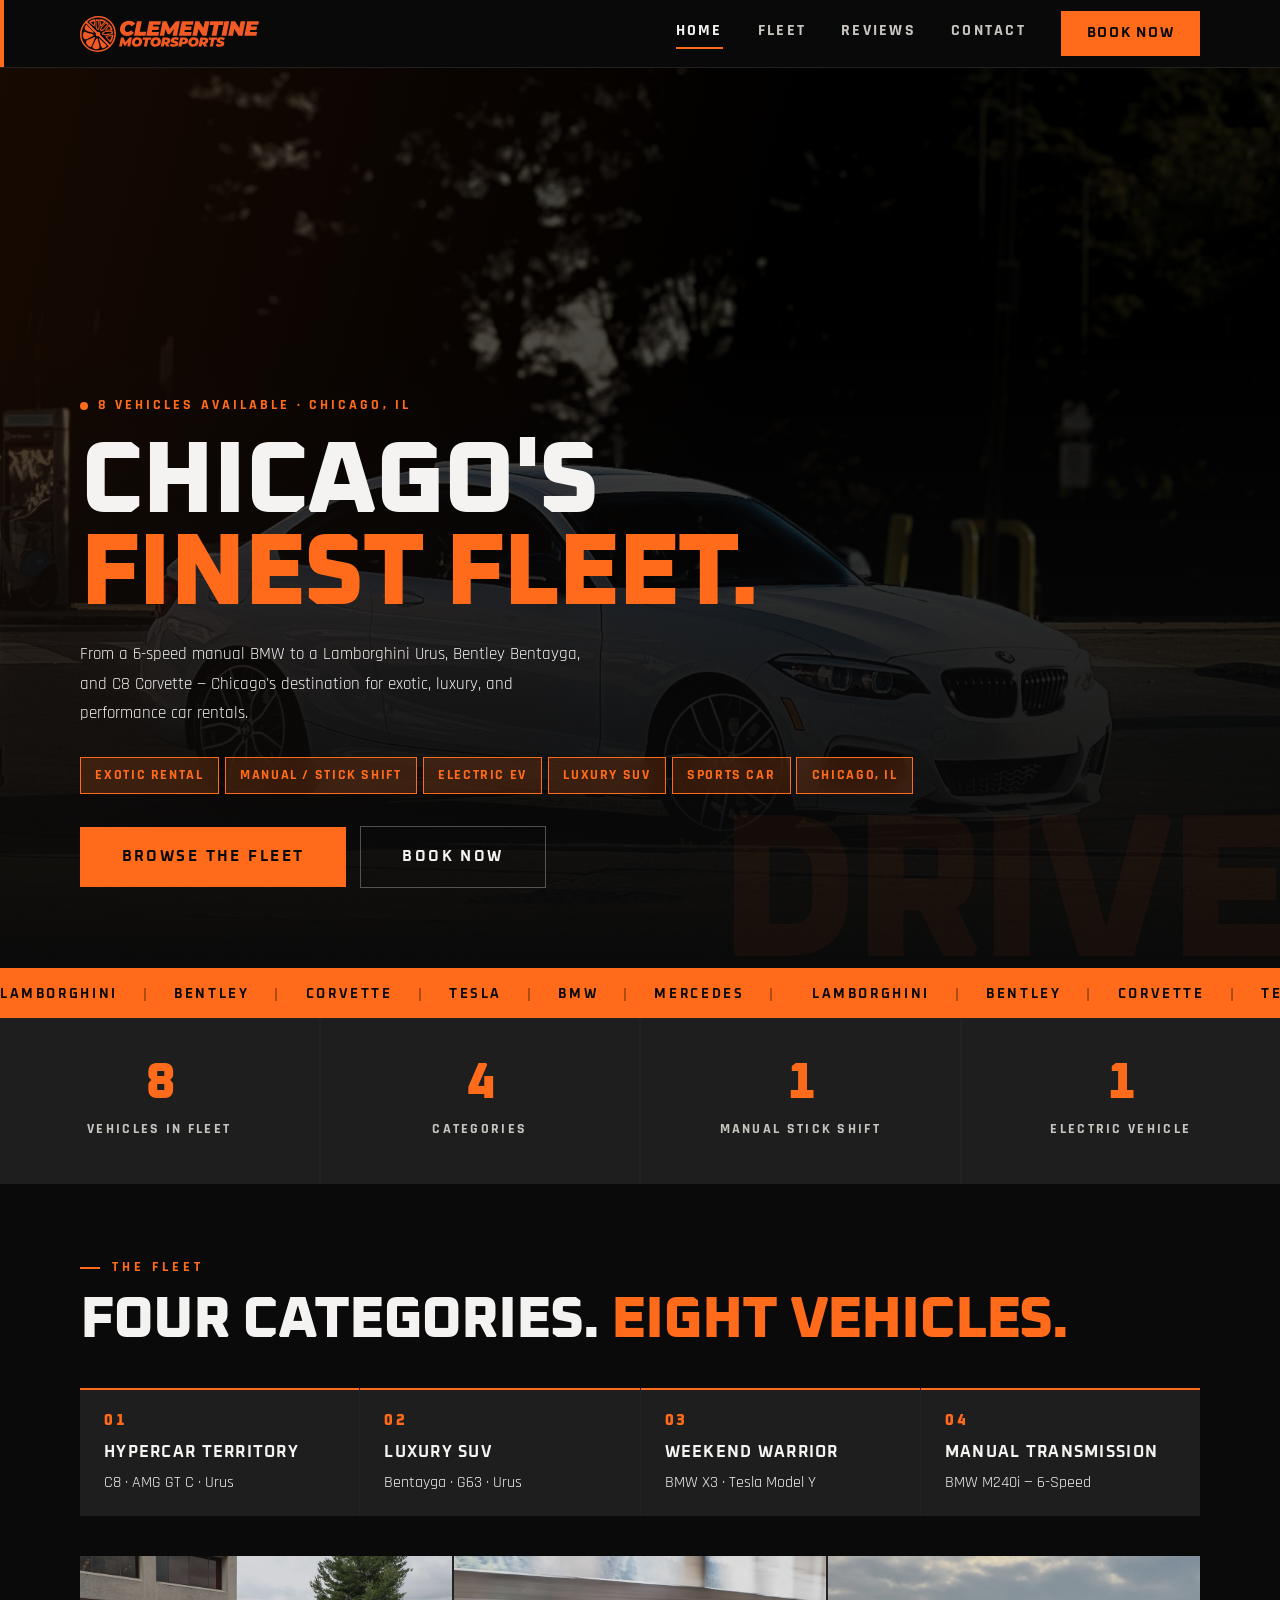
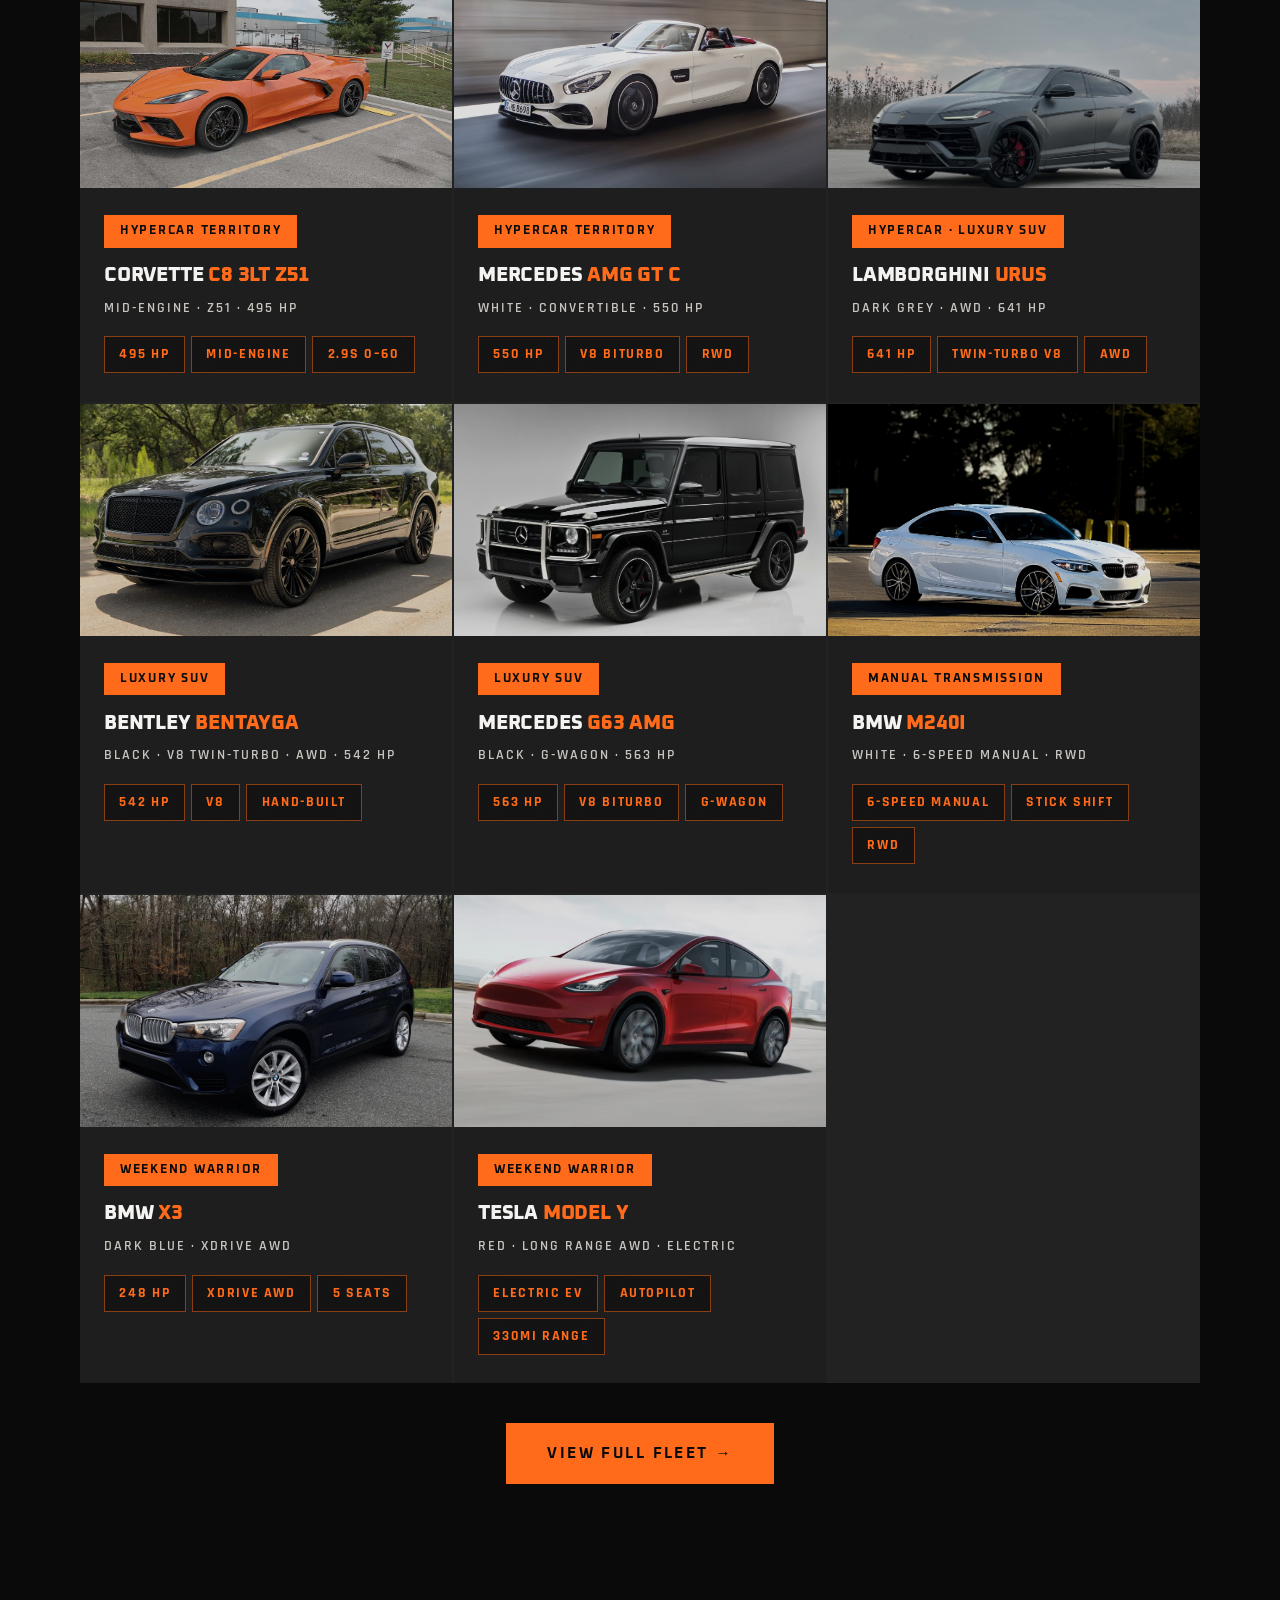
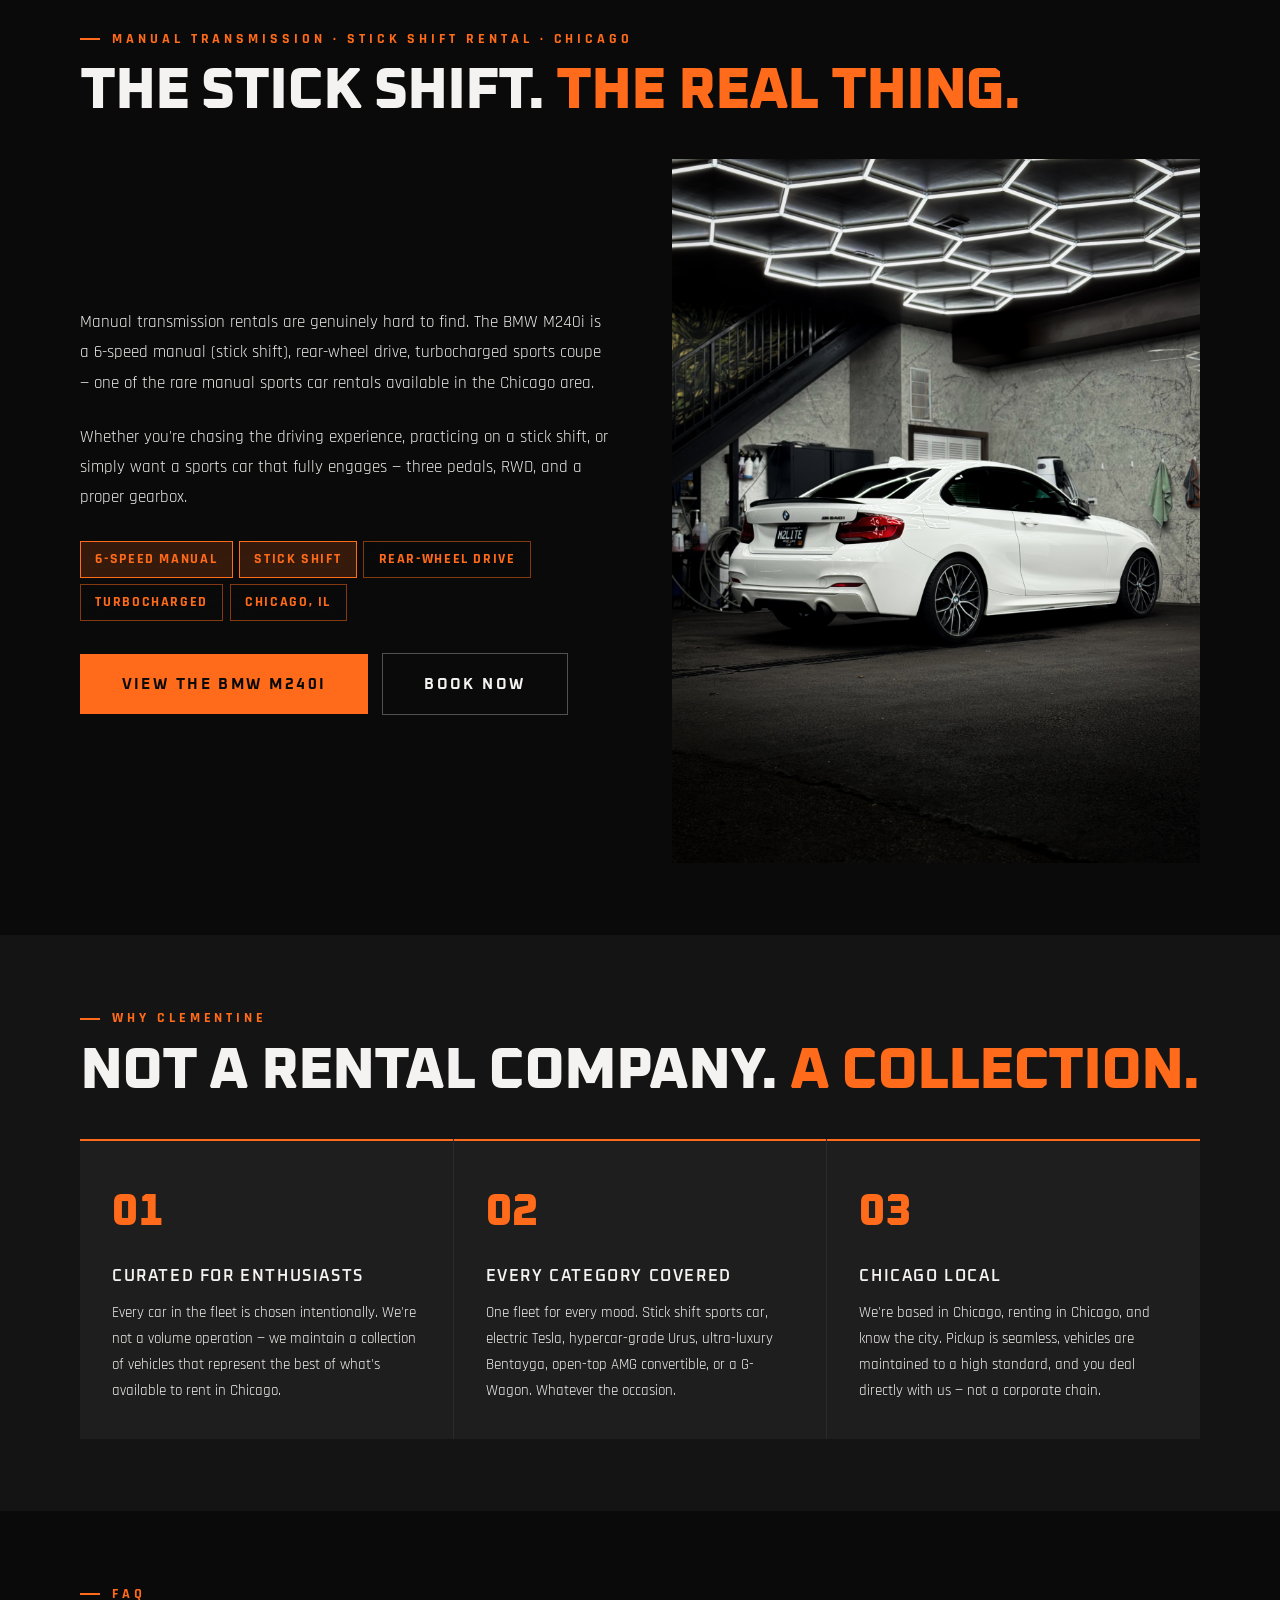
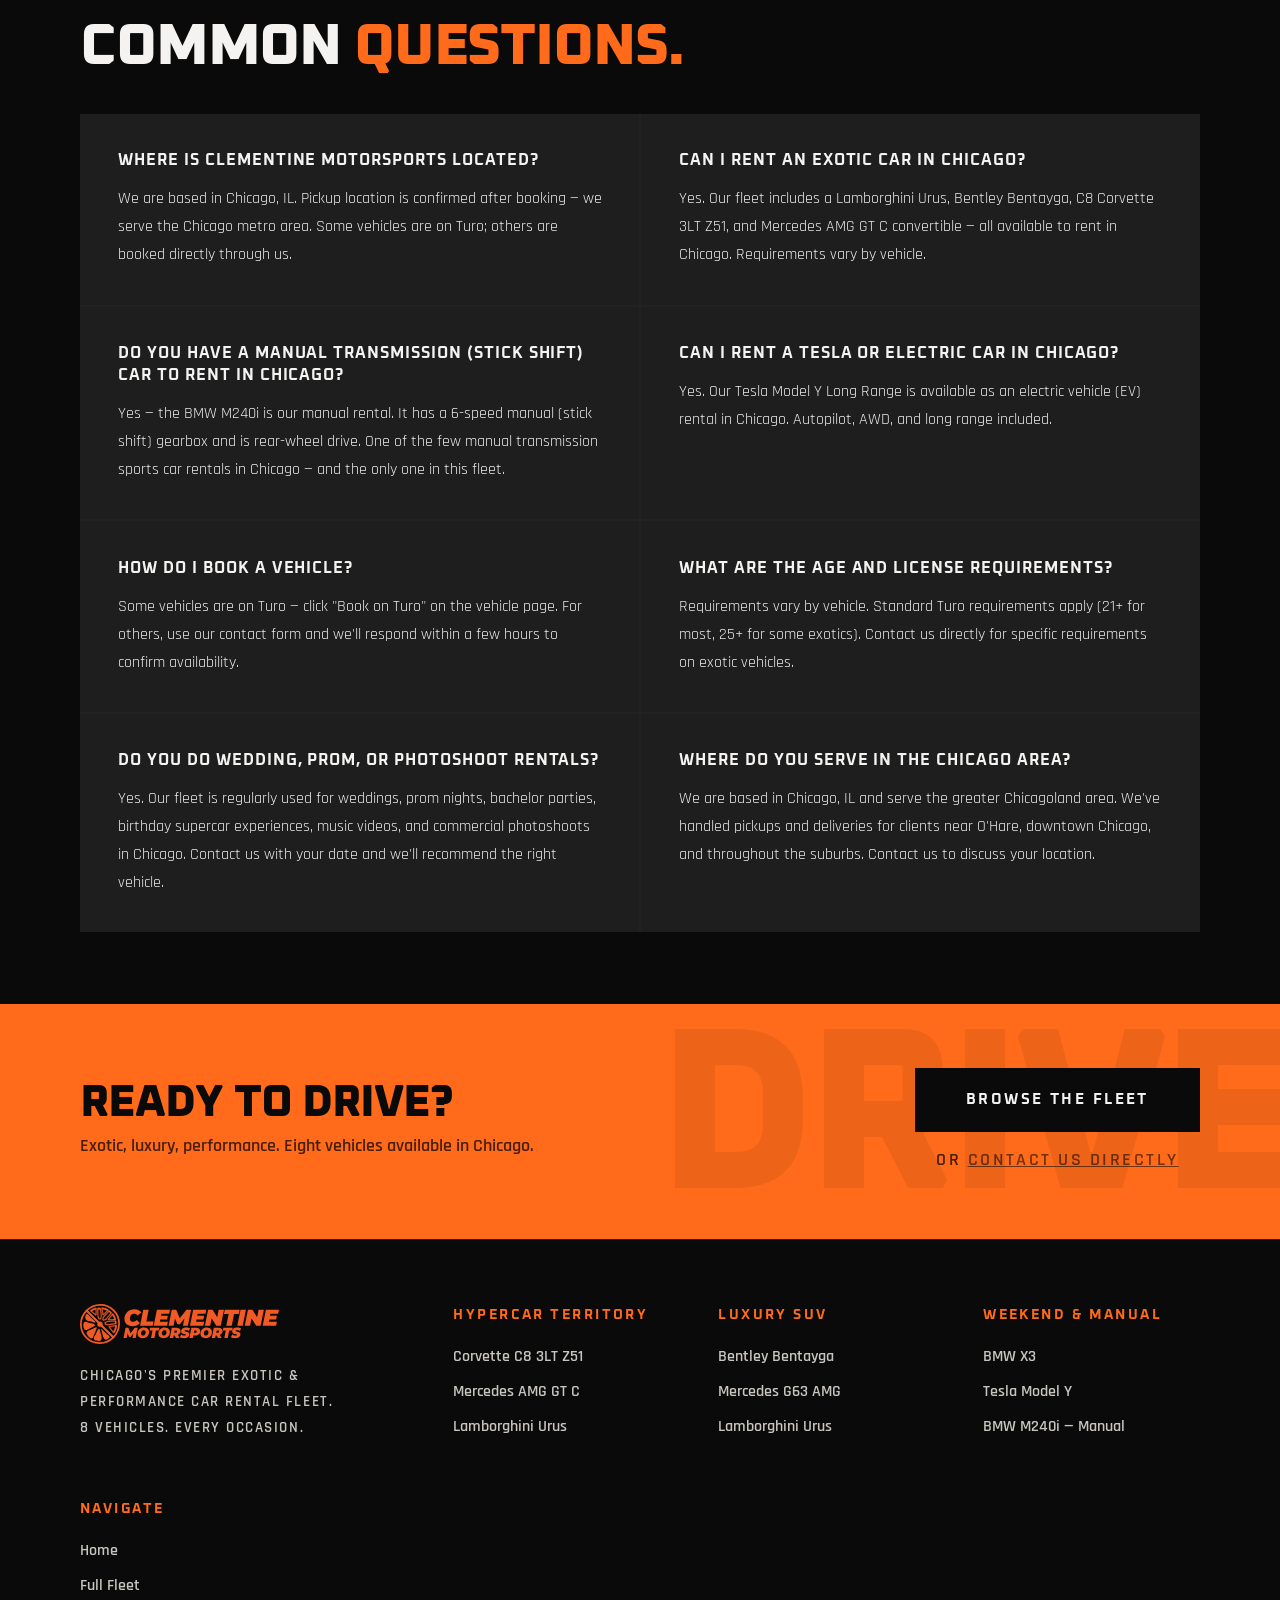
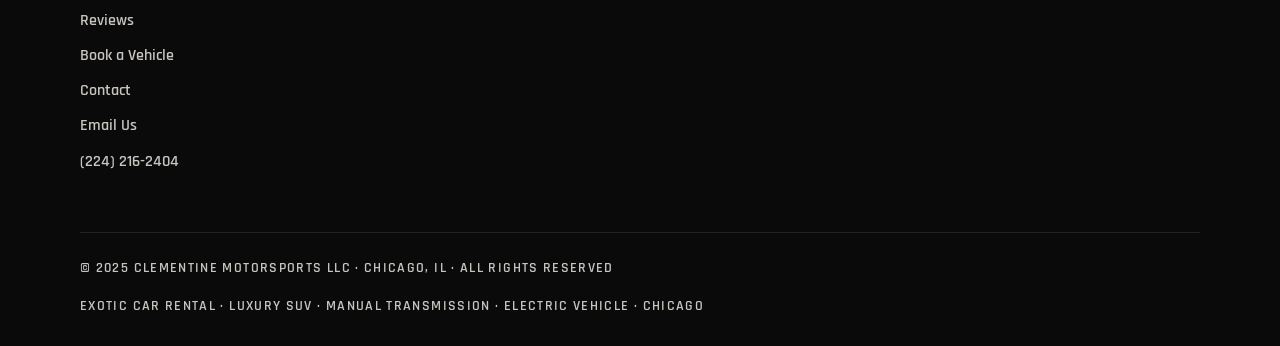
==== index.html @ bc2534ea "Add Vercel Web Analytics script to all 13 pages Co-Authored-By: Claude Sonnet 4.6 <noreply@anthropic" ====
<!DOCTYPE html>
<html lang="en">
<head>
  <meta charset="UTF-8" /><meta name="viewport" content="width=device-width, initial-scale=1.0" />
  <title>Clementine Motorsports | Exotic & Performance Car Rental Chicago, IL</title>
  <meta name="description" content="Clementine Motorsports — exotic, supercar &amp; luxury car rental Chicago IL. Lamborghini Urus, Corvette C8, G-Wagon G63, Bentley, AMG GT C, BMW M240i 6-speed manual stick shift, Tesla EV. Wedding, prom, photoshoot &amp; corporate rentals." />
  <meta name="keywords" content="exotic car rental Chicago, luxury car rental Chicago, supercar rental Chicago, rent a sports car Chicago, elite car rentals Chicago IL, premium vehicle rental Chicagoland, manual transmission rental Chicago, stick shift car rental Chicago, rent a manual car Chicago, manual sports car rental Chicago, learn stick shift rental Chicago, rent a Lamborghini Chicago, Lamborghini Urus rental Chicago price, rent a Corvette Chicago, Corvette C8 rental Chicago, rent a G Wagon Chicago, Mercedes-AMG G63 rental Chicago, rent a Bentley Chicago, BMW rental Chicago, Tesla rental Chicago, rent a Tesla Chicago, luxury EV rental Chicago, wedding car rental Chicago exotic, prom car rental Chicago Lamborghini, bachelor party exotic car rental Chicago, birthday supercar rental Chicago, photoshoot car rental Chicago, corporate event exotic car rental Chicago, executive luxury car transport Chicago, exotic car rental Chicago O'Hare, luxury car rental downtown Chicago, daily exotic car rental rates Chicago, Clementine Motorsports" />
  <link rel="canonical" href="https://clementinemotorsports.com/" />
  <link rel="icon" href="./assets/icon-orange.svg" type="image/svg+xml" />
  <meta property="og:title" content="Clementine Motorsports | Exotic Car Rental Chicago" />
  <meta property="og:description" content="Exotic car rental Chicago IL — Lamborghini Urus, Corvette C8, G-Wagon G63, Bentley, AMG GT C, BMW M240i 6-speed manual stick shift, Tesla Model Y. Wedding, prom, photoshoot &amp; event rentals." />
  <meta property="og:type" content="website" />
  <meta property="og:url" content="https://clementinemotorsports.com/" />
  <meta property="og:image" content="https://clementinemotorsports.com/assets/logo-orange.png" />
  <script type="application/ld+json">{"@context":"https://schema.org","@type":"LocalBusiness","name":"Clementine Motorsports","description":"Exotic, luxury, and performance car rentals in Chicago, IL. Fleet includes Lamborghini Urus, Bentley Bentayga, C8 Corvette, Mercedes AMG GT C, G-Wagon G63 AMG, BMW M240i manual transmission, Tesla Model Y electric, and BMW X3.","url":"https://clementinemotorsports.com","email":"info@clementinemotorsports.com","address":{"@type":"PostalAddress","addressLocality":"Chicago","addressRegion":"IL","addressCountry":"US"},"areaServed":"Chicago, IL","priceRange":"$$$"}</script>
  <link rel="stylesheet" href="./assets/style.css?v=14" />
  <style>
    .footer-logo-col { display:flex; flex-direction:column; }
    .manual-grid { display:grid; grid-template-columns:1fr 1fr; gap:4rem; align-items:center; }
    @media(max-width:960px){ .manual-grid { grid-template-columns:1fr; gap:2rem; } }
    /* three-col grid for why section */
    .why-grid { display:grid; grid-template-columns:repeat(3,1fr); gap:1px; background:var(--border); }
    .why-card { background:var(--carbon); padding:2.2rem 2rem; border-top:2px solid var(--clem); transition:background .2s; }
    .why-card:hover { background:var(--steel); }
    .why-num { font-family:'Oxanium',sans-serif; font-weight:800; font-size:2.8rem; color:var(--clem); margin-bottom:0.8rem; }
    .why-card h3 { font-family:'Oxanium',sans-serif; font-weight:600; font-size:1rem; letter-spacing:.1em; text-transform:uppercase; margin-bottom:.7rem; }
    .why-card p { font-size:0.95rem; line-height:1.7; color:var(--body-text); }
    @media(max-width:960px){ .why-grid { grid-template-columns:1fr 1fr; } }
    @media(max-width:600px){ .why-grid { grid-template-columns:1fr; } }
  </style>
</head>
<body>

<nav>
  <a class="nav-logo" href="./index.html">
    <img src="./assets/logo-orange.svg" alt="Clementine Motorsports" />
  </a>
  <div class="nav-right">
    <a class="nav-link active" href="./index.html">Home</a>
    <a class="nav-link" href="./fleet.html">Fleet</a>
    <a class="nav-link" href="./testimonials.html">Reviews</a>
    <a class="nav-link" href="./contact.html">Contact</a>
    <a class="nav-cta" href="./book.html">Book Now</a>
    <button class="hamburger" id="hamburger" aria-label="Menu" onclick="toggleMenu()"><span></span><span></span><span></span></button>
  </div>
</nav>
<div class="mobile-menu" id="mobile-menu">
  <div class="mobile-logo"><img src="./assets/icon-white.svg" alt="Clementine Motorsports" /></div>
  <a href="./index.html">Home</a>
  <a href="./fleet.html">Fleet</a>
  <a href="./testimonials.html">Reviews</a>
  <a href="./contact.html">Contact</a>
  <a href="./book.html" class="mobile-cta">Book Now</a>
</div>

<!-- HERO -->
<section class="page-top" style="position:relative;height:100svh;min-height:640px;display:flex;flex-direction:column;justify-content:flex-end;overflow:hidden;">
  <div style="position:absolute;inset:0;">
    <img src="./assets/bmw-m240i-1.jpeg" alt="Exotic car rental Chicago IL — Lamborghini, Corvette, G-Wagon, manual BMW, Tesla — Clementine Motorsports"
      style="width:100%;height:100%;object-fit:cover;object-position:center 50%;filter:brightness(0.3) saturate(0.65);" />
    <div style="position:absolute;inset:0;background:linear-gradient(to top,var(--black) 0%,rgba(10,10,10,0.6) 35%,transparent 70%),linear-gradient(105deg,rgba(255,107,26,0.09) 0%,transparent 55%);"></div>
  </div>
  <div style="position:absolute;right:-0.02em;bottom:-0.08em;font-family:'Oxanium',sans-serif;font-weight:800;font-size:clamp(6rem,16vw,18rem);line-height:0.85;color:rgba(255,107,26,0.05);letter-spacing:-0.04em;pointer-events:none;text-transform:uppercase;user-select:none;">DRIVE</div>
  <div class="hero-content" style="position:relative;z-index:2;">
    <p class="chip"><span class="chip-dot"></span> 8 Vehicles Available · Chicago, IL</p>
    <h1 style="font-family:'Oxanium',sans-serif;font-weight:800;font-size:clamp(3rem,8vw,8rem);line-height:0.9;letter-spacing:-0.02em;text-transform:uppercase;margin-bottom:1.2rem;">
      Chicago's<br /><span style="color:var(--clem);">Finest Fleet.</span>
    </h1>
    <p style="font-family:'Rajdhani',sans-serif;font-size:1.05rem;line-height:1.75;color:var(--body-text);max-width:520px;margin-bottom:1.8rem;">
      From a 6-speed manual BMW to a Lamborghini Urus, Bentley Bentayga, and C8 Corvette — Chicago's destination for exotic, luxury, and performance car rentals.
    </p>
    <div style="display:flex;flex-wrap:wrap;gap:0.35rem;margin-bottom:2rem;">
      <span class="pill hi">Exotic Rental</span>
      <span class="pill hi">Manual / Stick Shift</span>
      <span class="pill hi">Electric EV</span>
      <span class="pill hi">Luxury SUV</span>
      <span class="pill hi">Sports Car</span>
      <span class="pill hi">Chicago, IL</span>
    </div>
    <div class="btn-row">
      <a class="btn-main" href="./fleet.html">Browse the Fleet</a>
      <a class="btn-outline" href="./book.html">Book Now</a>
    </div>
  </div>
</section>

<!-- TICKER -->
<div class="ticker" aria-hidden="true">
  <span class="ticker-inner">
    Lamborghini <span class="ticker-sep">|</span> Bentley <span class="ticker-sep">|</span> Corvette <span class="ticker-sep">|</span> Tesla <span class="ticker-sep">|</span> BMW <span class="ticker-sep">|</span> Mercedes <span class="ticker-sep">|</span>&nbsp;&nbsp;
    Lamborghini <span class="ticker-sep">|</span> Bentley <span class="ticker-sep">|</span> Corvette <span class="ticker-sep">|</span> Tesla <span class="ticker-sep">|</span> BMW <span class="ticker-sep">|</span> Mercedes <span class="ticker-sep">|</span>&nbsp;&nbsp;
  </span>
</div>

<!-- STATS -->
<div class="stat-band fade-up">
  <div class="stat-box"><div class="stat-val">8</div><div class="stat-label">Vehicles in Fleet</div></div>
  <div class="stat-box"><div class="stat-val">4</div><div class="stat-label">Categories</div></div>
  <div class="stat-box"><div class="stat-val">1</div><div class="stat-label">Manual Stick Shift</div></div>
  <div class="stat-box"><div class="stat-val">1</div><div class="stat-label">Electric Vehicle</div></div>
</div>

<!-- FLEET PREVIEW -->
<section class="sec fade-up">
  <p class="sec-label">The Fleet</p>
  <h2>Four categories. <span class="o">Eight vehicles.</span></h2>

  <!-- Category label row -->
  <div class="cat-cards-grid" style="display:grid;grid-template-columns:repeat(4,1fr);gap:1px;background:var(--border);margin-bottom:2.5rem;">
    <a href="./fleet.html#hypercar" style="text-decoration:none;background:var(--carbon);padding:1.2rem 1.5rem;border-top:2px solid var(--clem);transition:background .15s;" onmouseover="this.style.background='var(--steel)'" onmouseout="this.style.background='var(--carbon)'">
      <div style="font-family:'Oxanium',sans-serif;font-weight:800;font-size:0.92rem;letter-spacing:.2em;text-transform:uppercase;color:var(--clem);margin-bottom:.35rem;">01</div>
      <div style="font-family:'Oxanium',sans-serif;font-weight:700;font-size:1rem;letter-spacing:.08em;text-transform:uppercase;color:var(--white);">Hypercar Territory</div>
      <div style="font-family:'Rajdhani',sans-serif;font-size:1rem;color:var(--body-text);margin-top:0.3rem;">C8 · AMG GT C · Urus</div>
    </a>
    <a href="./fleet.html#luxury-suv" style="text-decoration:none;background:var(--carbon);padding:1.2rem 1.5rem;border-top:2px solid var(--clem);transition:background .15s;" onmouseover="this.style.background='var(--steel)'" onmouseout="this.style.background='var(--carbon)'">
      <div style="font-family:'Oxanium',sans-serif;font-weight:800;font-size:0.92rem;letter-spacing:.2em;text-transform:uppercase;color:var(--clem);margin-bottom:.35rem;">02</div>
      <div style="font-family:'Oxanium',sans-serif;font-weight:700;font-size:1rem;letter-spacing:.08em;text-transform:uppercase;color:var(--white);">Luxury SUV</div>
      <div style="font-family:'Rajdhani',sans-serif;font-size:1rem;color:var(--body-text);margin-top:0.3rem;">Bentayga · G63 · Urus</div>
    </a>
    <a href="./fleet.html#weekend" style="text-decoration:none;background:var(--carbon);padding:1.2rem 1.5rem;border-top:2px solid var(--clem);transition:background .15s;" onmouseover="this.style.background='var(--steel)'" onmouseout="this.style.background='var(--carbon)'">
      <div style="font-family:'Oxanium',sans-serif;font-weight:800;font-size:0.92rem;letter-spacing:.2em;text-transform:uppercase;color:var(--clem);margin-bottom:.35rem;">03</div>
      <div style="font-family:'Oxanium',sans-serif;font-weight:700;font-size:1rem;letter-spacing:.08em;text-transform:uppercase;color:var(--white);">Weekend Warrior</div>
      <div style="font-family:'Rajdhani',sans-serif;font-size:1rem;color:var(--body-text);margin-top:0.3rem;">BMW X3 · Tesla Model Y</div>
    </a>
    <a href="./fleet.html#manual" style="text-decoration:none;background:var(--carbon);padding:1.2rem 1.5rem;border-top:2px solid var(--clem);transition:background .15s;" onmouseover="this.style.background='var(--steel)'" onmouseout="this.style.background='var(--carbon)'">
      <div style="font-family:'Oxanium',sans-serif;font-weight:800;font-size:0.92rem;letter-spacing:.2em;text-transform:uppercase;color:var(--clem);margin-bottom:.35rem;">04</div>
      <div style="font-family:'Oxanium',sans-serif;font-weight:700;font-size:1rem;letter-spacing:.08em;text-transform:uppercase;color:var(--white);">Manual Transmission</div>
      <div style="font-family:'Rajdhani',sans-serif;font-size:1rem;color:var(--body-text);margin-top:0.3rem;">BMW M240i — 6-Speed</div>
    </a>
  </div>

  <!-- All 8 tiles -->
  <div class="fleet-grid">
    <a class="fleet-tile" href="vehicles/corvette-c8.html">
      <div class="fleet-tile-img"><img src="./assets/corvette-c8-1.jpeg" alt="Rent a Corvette C8 Chicago — supercar rental Chicago IL — Clementine Motorsports" style="width:100%;height:100%;object-fit:cover;pointer-events:none;" /></div>
      <div class="fleet-tile-info">
        <div class="fleet-tile-badge"><span class="badge">Hypercar Territory</span></div>
        <div class="fleet-tile-model">Corvette <span>C8 3LT Z51</span></div>
        <div class="fleet-tile-year">Mid-Engine · Z51 · 495 HP</div>
        <div class="fleet-tile-tags"><span class="pill">495 HP</span><span class="pill">Mid-Engine</span><span class="pill">2.9s 0–60</span></div>
      </div>
    </a>
    <a class="fleet-tile" href="vehicles/mercedes-amg-gtc.html">
      <div class="fleet-tile-img"><img src="./assets/amg-gtc-1.avif" alt="Mercedes-AMG GT C exotic convertible rental Chicago — Clementine Motorsports" style="width:100%;height:100%;object-fit:cover;pointer-events:none;" /></div>
      <div class="fleet-tile-info">
        <div class="fleet-tile-badge"><span class="badge">Hypercar Territory</span></div>
        <div class="fleet-tile-model">Mercedes <span>AMG GT C</span></div>
        <div class="fleet-tile-year">White · Convertible · 550 HP</div>
        <div class="fleet-tile-tags"><span class="pill">550 HP</span><span class="pill">V8 Biturbo</span><span class="pill">RWD</span></div>
      </div>
    </a>
    <a class="fleet-tile" href="vehicles/lamborghini-urus.html">
      <div class="fleet-tile-img"><img src="./assets/urus-1.jpg" alt="Rent a Lamborghini Chicago — Urus exotic SUV rental Chicago IL — Clementine Motorsports" style="width:100%;height:100%;object-fit:cover;pointer-events:none;" /></div>
      <div class="fleet-tile-info">
        <div class="fleet-tile-badge"><span class="badge">Hypercar · Luxury SUV</span></div>
        <div class="fleet-tile-model">Lamborghini <span>Urus</span></div>
        <div class="fleet-tile-year">Dark Grey · AWD · 641 HP</div>
        <div class="fleet-tile-tags"><span class="pill">641 HP</span><span class="pill">Twin-Turbo V8</span><span class="pill">AWD</span></div>
      </div>
    </a>
    <a class="fleet-tile" href="vehicles/bentley-bentayga.html">
      <div class="fleet-tile-img"><img src="./assets/bentayga-1.webp" alt="Rent a Bentley Chicago — Bentayga luxury SUV rental Chicago IL — Clementine Motorsports" style="width:100%;height:100%;object-fit:cover;pointer-events:none;" /></div>
      <div class="fleet-tile-info">
        <div class="fleet-tile-badge"><span class="badge">Luxury SUV</span></div>
        <div class="fleet-tile-model">Bentley <span>Bentayga</span></div>
        <div class="fleet-tile-year">Black · V8 Twin-Turbo · AWD · 542 HP</div>
        <div class="fleet-tile-tags"><span class="pill">542 HP</span><span class="pill">V8</span><span class="pill">Hand-Built</span></div>
      </div>
    </a>
    <a class="fleet-tile" href="vehicles/mercedes-g63.html">
      <div class="fleet-tile-img"><img src="./assets/g63-1.jpg" alt="Rent a G Wagon Chicago — Mercedes-AMG G63 rental Chicago IL — Clementine Motorsports" style="width:100%;height:100%;object-fit:cover;pointer-events:none;" /></div>
      <div class="fleet-tile-info">
        <div class="fleet-tile-badge"><span class="badge">Luxury SUV</span></div>
        <div class="fleet-tile-model">Mercedes <span>G63 AMG</span></div>
        <div class="fleet-tile-year">Black · G-Wagon · 563 HP</div>
        <div class="fleet-tile-tags"><span class="pill">563 HP</span><span class="pill">V8 Biturbo</span><span class="pill">G-Wagon</span></div>
      </div>
    </a>
    <a class="fleet-tile" href="vehicles/bmw-m240i.html">
      <div class="fleet-tile-img"><img src="./assets/bmw-m240i-1.jpeg" alt="Manual transmission stick shift rental Chicago — BMW M240i 6-speed — Clementine Motorsports" style="width:100%;height:100%;object-fit:cover;pointer-events:none;" /></div>
      <div class="fleet-tile-info">
        <div class="fleet-tile-badge"><span class="badge">Manual Transmission</span></div>
        <div class="fleet-tile-model">BMW <span>M240i</span></div>
        <div class="fleet-tile-year">White · 6-Speed Manual · RWD</div>
        <div class="fleet-tile-tags"><span class="pill">6-Speed Manual</span><span class="pill">Stick Shift</span><span class="pill">RWD</span></div>
      </div>
    </a>
    <a class="fleet-tile" href="vehicles/bmw-x3.html">
      <div class="fleet-tile-img"><img src="./assets/bmw-x3-1.jpg" alt="BMW rental Chicago — BMW X3 xDrive AWD luxury SUV rental Chicago IL — Clementine Motorsports" style="width:100%;height:100%;object-fit:cover;pointer-events:none;" /></div>
      <div class="fleet-tile-info">
        <div class="fleet-tile-badge"><span class="badge">Weekend Warrior</span></div>
        <div class="fleet-tile-model">BMW <span>X3</span></div>
        <div class="fleet-tile-year">Dark Blue · xDrive AWD</div>
        <div class="fleet-tile-tags"><span class="pill">248 HP</span><span class="pill">xDrive AWD</span><span class="pill">5 Seats</span></div>
      </div>
    </a>
    <a class="fleet-tile" href="vehicles/tesla-model-y.html">
      <div class="fleet-tile-img"><img src="./assets/tesla-y-1.avif" alt="Tesla rental Chicago — rent a Tesla Model Y luxury EV Chicago — Clementine Motorsports" style="width:100%;height:100%;object-fit:cover;pointer-events:none;" /></div>
      <div class="fleet-tile-info">
        <div class="fleet-tile-badge"><span class="badge">Weekend Warrior</span></div>
        <div class="fleet-tile-model">Tesla <span>Model Y</span></div>
        <div class="fleet-tile-year">Red · Long Range AWD · Electric</div>
        <div class="fleet-tile-tags"><span class="pill">Electric EV</span><span class="pill">Autopilot</span><span class="pill">330mi Range</span></div>
      </div>
    </a>
  </div>
  <div style="text-align:center;margin-top:2.5rem;">
    <a class="btn-main" href="./fleet.html">View Full Fleet →</a>
  </div>
</section>

<!-- MANUAL TRANSMISSION SPOTLIGHT -->
<section class="sec fade-up">
  <p class="sec-label">Manual Transmission · Stick Shift Rental · Chicago</p>
  <h2>The stick shift. <span class="o">The real thing.</span></h2>
  <div class="manual-grid">
    <div>
      <p style="font-family:'Rajdhani',sans-serif;font-size:1.05rem;line-height:1.8;color:var(--text);margin-bottom:1.5rem;">
        Manual transmission rentals are genuinely hard to find. The BMW M240i is a 6-speed manual (stick shift), rear-wheel drive, turbocharged sports coupe — one of the rare manual sports car rentals available in the Chicago area.
      </p>
      <p style="font-family:'Rajdhani',sans-serif;font-size:1.05rem;line-height:1.8;color:var(--text);margin-bottom:1.8rem;">
        Whether you're chasing the driving experience, practicing on a stick shift, or simply want a sports car that fully engages — three pedals, RWD, and a proper gearbox.
      </p>
      <div style="display:flex;flex-wrap:wrap;gap:0.4rem;margin-bottom:2rem;">
        <span class="pill hi">6-Speed Manual</span>
        <span class="pill hi">Stick Shift</span>
        <span class="pill">Rear-Wheel Drive</span>
        <span class="pill">Turbocharged</span>
        <span class="pill">Chicago, IL</span>
      </div>
      <div class="btn-row">
        <a class="btn-main" href="vehicles/bmw-m240i.html">View the BMW M240i</a>
        <a class="btn-outline" href="./book.html">Book Now</a>
      </div>
    </div>
    <div>
      <div style="overflow:hidden;background:var(--carbon);">
        <img src="./assets/bmw-m240i-2.jpeg" alt="Manual transmission stick shift sports car rental Chicago — BMW M240i 6-speed — Clementine Motorsports" style="width:100%;display:block;object-fit:cover;filter:saturate(0.85);" />
      </div>
    </div>
  </div>
</section>

<!-- WHY US -->
<section class="sec-dark fade-up">
  <p class="sec-label">Why Clementine</p>
  <h2>Not a rental company. <span class="o">A collection.</span></h2>
  <div class="why-grid">
    <div class="why-card">
      <div class="why-num">01</div>
      <h3>Curated for Enthusiasts</h3>
      <p>Every car in the fleet is chosen intentionally. We're not a volume operation — we maintain a collection of vehicles that represent the best of what's available to rent in Chicago.</p>
    </div>
    <div class="why-card">
      <div class="why-num">02</div>
      <h3>Every Category Covered</h3>
      <p>One fleet for every mood. Stick shift sports car, electric Tesla, hypercar-grade Urus, ultra-luxury Bentayga, open-top AMG convertible, or a G-Wagon. Whatever the occasion.</p>
    </div>
    <div class="why-card">
      <div class="why-num">03</div>
      <h3>Chicago Local</h3>
      <p>We're based in Chicago, renting in Chicago, and know the city. Pickup is seamless, vehicles are maintained to a high standard, and you deal directly with us — not a corporate chain.</p>
    </div>
  </div>
</section>

<!-- FAQ -->
<section class="sec fade-up">
  <p class="sec-label">FAQ</p>
  <h2>Common <span class="o">questions.</span></h2>
  <div class="faq-grid">
    <div class="faq"><h3>Where is Clementine Motorsports located?</h3><p>We are based in Chicago, IL. Pickup location is confirmed after booking — we serve the Chicago metro area. Some vehicles are on Turo; others are booked directly through us.</p></div>
    <div class="faq"><h3>Can I rent an exotic car in Chicago?</h3><p>Yes. Our fleet includes a Lamborghini Urus, Bentley Bentayga, C8 Corvette 3LT Z51, and Mercedes AMG GT C convertible — all available to rent in Chicago. Requirements vary by vehicle.</p></div>
    <div class="faq"><h3>Do you have a manual transmission (stick shift) car to rent in Chicago?</h3><p>Yes — the BMW M240i is our manual rental. It has a 6-speed manual (stick shift) gearbox and is rear-wheel drive. One of the few manual transmission sports car rentals in Chicago — and the only one in this fleet.</p></div>
    <div class="faq"><h3>Can I rent a Tesla or electric car in Chicago?</h3><p>Yes. Our Tesla Model Y Long Range is available as an electric vehicle (EV) rental in Chicago. Autopilot, AWD, and long range included.</p></div>
    <div class="faq"><h3>How do I book a vehicle?</h3><p>Some vehicles are on Turo — click "Book on Turo" on the vehicle page. For others, use our contact form and we'll respond within a few hours to confirm availability.</p></div>
    <div class="faq"><h3>What are the age and license requirements?</h3><p>Requirements vary by vehicle. Standard Turo requirements apply (21+ for most, 25+ for some exotics). Contact us directly for specific requirements on exotic vehicles.</p></div>
    <div class="faq"><h3>Do you do wedding, prom, or photoshoot rentals?</h3><p>Yes. Our fleet is regularly used for weddings, prom nights, bachelor parties, birthday supercar experiences, music videos, and commercial photoshoots in Chicago. Contact us with your date and we'll recommend the right vehicle.</p></div>
    <div class="faq"><h3>Where do you serve in the Chicago area?</h3><p>We are based in Chicago, IL and serve the greater Chicagoland area. We've handled pickups and deliveries for clients near O'Hare, downtown Chicago, and throughout the suburbs. Contact us to discuss your location.</p></div>
  </div>
</section>

<!-- CTA -->
<div class="cta-band fade-up">
  <div>
    <h2>Ready to drive?</h2>
    <p>Exotic, luxury, performance. Eight vehicles available in Chicago.</p>
  </div>
  <div class="cta-band-right">
    <a class="btn-cta" href="./fleet.html">Browse the Fleet</a>
    <p class="cta-note">Or <a href="./contact.html" style="color:rgba(0,0,0,0.55);text-decoration:underline;">contact us directly</a></p>
  </div>
</div>

<footer>
  <div class="footer-top">
    <div class="footer-logo-col">
      <div class="footer-logo"><img src="./assets/logo-orange.svg" alt="Clementine Motorsports" /></div>
      <p class="footer-tagline">Chicago's premier exotic &amp; performance car rental fleet.<br />8 vehicles. Every occasion.</p>
    </div>
    <div class="footer-col">
      <h4>Hypercar Territory</h4>
      <a href="vehicles/corvette-c8.html">Corvette C8 3LT Z51</a>
      <a href="vehicles/mercedes-amg-gtc.html">Mercedes AMG GT C</a>
      <a href="vehicles/lamborghini-urus.html">Lamborghini Urus</a>
    </div>
    <div class="footer-col">
      <h4>Luxury SUV</h4>
      <a href="vehicles/bentley-bentayga.html">Bentley Bentayga</a>
      <a href="vehicles/mercedes-g63.html">Mercedes G63 AMG</a>
      <a href="vehicles/lamborghini-urus.html">Lamborghini Urus</a>
    </div>
    <div class="footer-col">
      <h4>Weekend &amp; Manual</h4>
      <a href="vehicles/bmw-x3.html">BMW X3</a>
      <a href="vehicles/tesla-model-y.html">Tesla Model Y</a>
      <a href="vehicles/bmw-m240i.html">BMW M240i — Manual</a>
    </div>
    <div class="footer-col">
      <h4>Navigate</h4>
      <a href="./index.html">Home</a>
      <a href="./fleet.html">Full Fleet</a>
      <a href="./testimonials.html">Reviews</a>
      <a href="./book.html">Book a Vehicle</a>
      <a href="./contact.html">Contact</a>
      <a href="mailto:info@clementinemotorsports.com">Email Us</a>
      <a href="tel:+12242162404">(224) 216-2404</a>
    </div>
  </div>
  <div class="footer-bottom">
    <p>© 2025 Clementine Motorsports LLC · Chicago, IL · All Rights Reserved</p>
    <p>Exotic car rental · Luxury SUV · Manual transmission · Electric vehicle · Chicago</p>
  </div>
</footer>

<script src="./assets/main.js?v=8"></script>

<script defer src="/_vercel/insights/script.js"></script>
</body>
</html>
---- assets/style.css ----
/* ═══════════════════════════════════════════════
   CLEMENTINE MOTORSPORTS — Global Stylesheet v4
   clementinemotorsports.com
═══════════════════════════════════════════════ */

@import url('https://fonts.googleapis.com/css2?family=Oxanium:wght@400;600;700;800&family=Rajdhani:wght@400;500;600;700&display=swap');

/* ── DESIGN TOKENS ── */
:root {
  --clem:       #FF6B1A;
  --clem-dk:    #CC4D00;
  --clem-glow:  rgba(255,107,26,0.18);
  --black:      #0A0A0A;
  --asphalt:    #141414;
  --carbon:     #1E1E1E;
  --steel:      #2C2C2C;
  --white:      #F4F3F1;
  --text:       #EDECEA;   /* primary body copy */
  --text-sec:   #C8C5C0;   /* secondary labels, years, subtitles */
  --border:     rgba(244,243,241,0.10);
  --border-o:   rgba(255,107,26,0.45);
  --nav-h:      68px;
}

/* ── RESET ── */
*, *::before, *::after { margin:0; padding:0; box-sizing:border-box; }
html { scroll-behavior:smooth; overflow-x:hidden; }

body {
  background: var(--black);
  color: var(--white);
  font-family: 'Rajdhani', sans-serif;
  font-size: 18px;          /* UP from 16–17px — base for everything */
  font-weight: 400;
  line-height: 1.65;
  overflow-x: hidden;
  -webkit-font-smoothing: antialiased;
  -moz-osx-font-smoothing: grayscale;
}

img { display:block; max-width:100%; }
a   { color:inherit; text-decoration:none; }
p   { color: var(--text); }

/* ── NAV ── */
nav {
  position: fixed; top:0; left:0; right:0; z-index:500;
  height: var(--nav-h);
  display: flex; align-items:center; justify-content:space-between;
  padding: 0 5rem;
  background: rgba(10,10,10,0.97);
  backdrop-filter: blur(18px) saturate(1.4);
  border-bottom: 1px solid var(--border);
}
nav::before {
  content:''; position:absolute; left:0; top:0; bottom:0;
  width:4px; background:var(--clem);
}
.nav-logo {
  display:flex; align-items:center;
  height:var(--nav-h); padding:14px 0; text-decoration:none;
}
.nav-logo img { height:36px; width:auto; max-width:240px; }

.nav-right { display:flex; align-items:center; gap:2.2rem; }

.nav-link {
  font-family:'Rajdhani',sans-serif; font-weight:700;
  font-size: 1rem;          /* 18px — clearly readable */
  letter-spacing:0.14em; text-transform:uppercase;
  color: var(--text-sec);
  border-bottom:2px solid transparent;
  transition:color .15s, border-color .15s; padding-bottom:2px;
}
.nav-link:hover, .nav-link.active { color:var(--white); border-color:var(--clem); }

.nav-cta {
  font-family:'Oxanium',sans-serif; font-weight:700;
  font-size: 0.9rem;
  letter-spacing:0.12em; text-transform:uppercase;
  background:var(--clem); color:var(--black);
  padding:0.65rem 1.6rem;
  transition:background .15s; white-space:nowrap; border:none; cursor:pointer;
}
.nav-cta:hover { background:var(--clem-dk); }

/* ── HAMBURGER ── */
.hamburger {
  display:none; flex-direction:column; justify-content:center;
  gap:6px; width:44px; height:44px; cursor:pointer;
  background:none; border:none; padding:4px; flex-shrink:0;
}
.hamburger span {
  display:block; height:2px; background:var(--white);
  border-radius:2px; transition:transform .25s, opacity .25s;
}
.hamburger.open span:nth-child(1) { transform:translateY(8px) rotate(45deg); }
.hamburger.open span:nth-child(2) { opacity:0; }
.hamburger.open span:nth-child(3) { transform:translateY(-8px) rotate(-45deg); }

/* ── MOBILE MENU ── */
.mobile-menu {
  display:none; position:fixed; top:var(--nav-h); left:0; right:0;
  background:rgba(10,10,10,0.99); backdrop-filter:blur(18px);
  border-bottom:1px solid var(--border); border-left:4px solid var(--clem);
  padding:0.5rem 1.8rem 2rem; flex-direction:column; z-index:490;
}
.mobile-menu.open { display:flex; }
.mobile-menu .mobile-logo { padding:1.2rem 0 1rem; border-bottom:1px solid var(--border); margin-bottom:0.5rem; }
.mobile-menu .mobile-logo img { height:32px; }
.mobile-menu a {
  font-family:'Oxanium',sans-serif; font-weight:700;
  font-size: 1.15rem;       /* big, easy to tap */
  letter-spacing:0.1em; text-transform:uppercase; color:var(--white);
  padding:1.1rem 0; border-bottom:1px solid var(--border);
}
.mobile-menu a.mobile-cta {
  border:none; margin-top:1.2rem; background:var(--clem); color:var(--black);
  padding:1.1rem 1.5rem; text-align:center;
}

/* ── TICKER ── */
.ticker { background:var(--clem); overflow:hidden; padding:0.65rem 0; }
.ticker-inner {
  display:inline-block; white-space:nowrap;
  animation:roll 32s linear infinite;
  font-family:'Oxanium',sans-serif; font-weight:700;
  font-size: 0.82rem;       /* was 0.6 */
  letter-spacing:0.2em; text-transform:uppercase; color:var(--black);
}
.ticker-sep { margin:0 1.2rem; opacity:0.4; }
@keyframes roll { from{transform:translateX(0)} to{transform:translateX(-50%)} }

/* ── PAGE OFFSET ── */
.page-top { margin-top:var(--nav-h); }

/* ── BREADCRUMB ── */
.breadcrumb {
  padding:0.9rem 5rem;
  background:var(--asphalt); border-bottom:1px solid var(--border);
  font-family:'Rajdhani',sans-serif; font-weight:600;
  font-size: 0.9rem;        /* was 0.65 — now actually readable */
  letter-spacing:0.1em; text-transform:uppercase; color:var(--text-sec);
}
.breadcrumb a { color:var(--clem); }
.breadcrumb a:hover { text-decoration:underline; }
.breadcrumb span { margin:0 0.5rem; color:var(--border-o); }

/* ── SECTIONS ── */
.sec      { padding:4.5rem 5rem; }
.sec-dark { padding:4.5rem 5rem; background:var(--asphalt); }

.sec-label {
  font-family:'Rajdhani',sans-serif; font-weight:700;
  font-size: 0.88rem;       /* was 0.6 */
  letter-spacing:0.28em; text-transform:uppercase; color:var(--clem);
  margin-bottom:0.85rem;
  display:flex; align-items:center; gap:0.75rem;
}
.sec-label::before {
  content:''; display:block; width:20px; height:2px;
  background:var(--clem); flex-shrink:0;
}

h2 {
  font-family:'Oxanium',sans-serif; font-weight:800;
  font-size:clamp(2.2rem, 4.5vw, 4.2rem);
  line-height:0.95; letter-spacing:-0.02em; text-transform:uppercase;
  margin-bottom:2.5rem; color:var(--white);
}
h2 .o { color:var(--clem); }

/* ── CHIP ── */
.chip {
  display:inline-flex; align-items:center; gap:0.6rem;
  font-family:'Rajdhani',sans-serif; font-weight:700;
  font-size: 0.88rem;
  letter-spacing:0.22em; text-transform:uppercase; color:var(--clem); margin-bottom:1.2rem;
}
.chip-dot {
  width:8px; height:8px; background:var(--clem); border-radius:50%; flex-shrink:0;
  animation:blink 1.8s ease-in-out infinite;
}
@keyframes blink { 0%,100%{opacity:1} 50%{opacity:0.25} }

/* ── BUTTONS ── */
.btn-main {
  display:inline-block; font-family:'Oxanium',sans-serif; font-weight:700;
  font-size: 0.95rem;       /* was 0.72 */
  letter-spacing:0.16em; text-transform:uppercase;
  background:var(--clem); color:var(--black);
  padding:1.1rem 2.6rem;
  border:none; cursor:pointer; transition:background .15s, transform .12s;
}
.btn-main:hover { background:var(--clem-dk); transform:translateY(-2px); }

.btn-outline {
  display:inline-block; font-family:'Oxanium',sans-serif; font-weight:700;
  font-size: 0.95rem;
  letter-spacing:0.16em; text-transform:uppercase;
  background:transparent; color:var(--white);
  padding:1.1rem 2.6rem;
  border:1px solid rgba(244,243,241,0.3); cursor:pointer;
  transition:border-color .15s, transform .12s;
}
.btn-outline:hover { border-color:var(--white); transform:translateY(-2px); }

.btn-row { display:flex; flex-wrap:wrap; gap:0.85rem; align-items:center; }

/* ── BADGE ── */
.badge {
  display:inline-block; font-family:'Oxanium',sans-serif; font-weight:700;
  font-size: 0.78rem;       /* was 0.55 — much more legible */
  letter-spacing:0.14em; text-transform:uppercase;
  background:var(--clem); color:var(--black);
  padding:0.38rem 1rem;     /* bigger tap target */
}

/* ── PILLS ── */
.pill {
  display:inline-block;
  font-family:'Rajdhani',sans-serif; font-weight:700;
  font-size: 0.85rem;
  letter-spacing:0.12em; text-transform:uppercase;
  border:1px solid rgba(255,107,26,0.5); color:var(--clem);
  background:rgba(10,10,10,0.5);
  backdrop-filter:blur(10px); -webkit-backdrop-filter:blur(10px);
  padding:0.38rem 0.9rem;
}
.pill.hi {
  border-color:var(--clem); color:var(--clem);
  background:rgba(255,107,26,0.18);
  backdrop-filter:blur(10px); -webkit-backdrop-filter:blur(10px);
}
.pill-row { display:flex; flex-wrap:wrap; gap:0.55rem; margin-bottom:2rem; }

/* ── FLEET GRID ── */
.fleet-grid {
  display:grid; grid-template-columns:repeat(3,1fr);
  gap:2px; background:var(--border);
}
.fleet-tile {
  display:block; background:var(--carbon);
  text-decoration:none; color:var(--white);
  transition:transform .2s;
  overflow:hidden; position:relative; cursor:pointer;
}
.fleet-tile:hover { transform:translateY(-5px); }

.fleet-tile-img {
  position:relative; overflow:hidden; background:var(--steel);
  padding-bottom:62.5%; height:0;   /* 16:10 aspect ratio */
}
.fleet-tile-img img {
  position:absolute; top:0; left:0;
  width:100%; height:100%; object-fit:cover; display:block;
  filter:saturate(0.85) brightness(0.88);
  transition:transform .5s, filter .3s; pointer-events:none;
}
.fleet-tile:hover .fleet-tile-img img { transform:scale(1.05); filter:saturate(1) brightness(0.95); }

.placeholder {
  position:absolute; top:0; left:0; right:0; bottom:0;
  background:linear-gradient(135deg,var(--steel),var(--carbon));
  display:flex; align-items:center; justify-content:center;
  font-family:'Oxanium',sans-serif; font-weight:800; font-size:1.5rem;
  color:rgba(255,107,26,0.22); text-transform:uppercase; pointer-events:none;
}

.fleet-tile-info { padding:1.6rem 1.5rem 1.8rem; }
.fleet-tile-badge { margin-bottom:0.7rem; }

.fleet-tile-model {
  font-family:'Oxanium',sans-serif; font-weight:800;
  font-size: 1.25rem;       /* was 1.05 */
  letter-spacing:-0.01em; text-transform:uppercase;
  color:var(--white); margin-bottom:0.3rem;
}
.fleet-tile-model span { color:var(--clem); }

.fleet-tile-year {
  font-family:'Rajdhani',sans-serif; font-weight:600;
  font-size: 0.9rem;        /* was 0.6 */
  letter-spacing:0.14em; text-transform:uppercase;
  color:var(--text-sec); margin-bottom:1rem;
}

.fleet-tile-tags { display:flex; flex-wrap:wrap; gap:0.4rem; }

/* ── STATS ── */
.stat-band {
  display:grid; grid-template-columns:repeat(4,1fr);
  gap:2px; background:var(--border);
}
.stat-box {
  background:var(--carbon); padding:2.5rem 1.5rem; text-align:center;
  border-bottom:3px solid transparent; transition:border-color .2s, background .2s;
}
.stat-box:hover { border-color:var(--clem); background:var(--steel); }
.stat-val {
  font-family:'Oxanium',sans-serif; font-weight:800;
  font-size: 3.2rem;
  color:var(--clem); line-height:1; margin-bottom:0.5rem; letter-spacing:-0.03em;
}
.stat-label {
  font-family:'Rajdhani',sans-serif; font-weight:700;
  font-size: 0.9rem;        /* was 0.6 */
  letter-spacing:0.16em; text-transform:uppercase; color:var(--text-sec);
}

/* ── SPEC TABLE ── */
.spec-grid {
  display:grid; grid-template-columns:repeat(2,1fr);
  gap:2px; background:var(--border); margin-bottom:2rem;
}
.spec-row {
  background:var(--carbon); padding:1.1rem 1.4rem;
  display:flex; justify-content:space-between; align-items:center; gap:1rem;
}
.spec-key {
  font-family:'Rajdhani',sans-serif; font-weight:700;
  font-size: 0.9rem;
  letter-spacing:0.14em; text-transform:uppercase; color:var(--text-sec);
}
.spec-val-text {
  font-family:'Oxanium',sans-serif; font-weight:700;
  font-size: 1rem;
  letter-spacing:0.05em; color:var(--white); text-align:right;
}

/* ── GALLERY ── */
.gallery {
  display:grid; grid-template-columns:1.6fr 1fr;
  grid-template-rows:1fr 1fr; gap:4px; height:68vh; min-height:460px;
}
.g-main { grid-row:span 2; overflow:hidden; position:relative; background:var(--carbon); }
.g-thumb { overflow:hidden; position:relative; background:var(--carbon); }
.g-main img, .g-thumb img {
  position:absolute; top:0; left:0;
  width:100%; height:100%; object-fit:cover; display:block;
  filter:saturate(0.85); transition:transform .5s, filter .3s; pointer-events:none;
}
.g-main:hover img, .g-thumb:hover img { transform:scale(1.04); filter:saturate(1); }

/* ── FAQ ── */
.faq-grid { display:grid; grid-template-columns:1fr 1fr; gap:2px; background:var(--border); }
.faq {
  background:var(--carbon); padding:2.2rem;
  border-left:3px solid transparent; transition:border-color .2s;
}
.faq:hover { border-color:var(--clem); }
.faq h3 {
  font-family:'Oxanium',sans-serif; font-weight:700;
  font-size: 1rem;          /* was 0.76 */
  letter-spacing:0.06em; text-transform:uppercase;
  color:var(--white); margin-bottom:0.85rem; line-height:1.4;
}
.faq p {
  font-size: 1rem;          /* was 0.87 */
  line-height:1.75; color:var(--text);
}

/* ── CTA BAND ── */
.cta-band {
  background:var(--clem); padding:4rem 5rem;
  display:flex; align-items:center; justify-content:space-between;
  gap:3rem; position:relative; overflow:hidden;
}
.cta-band::before {
  content:'DRIVE'; position:absolute; right:-0.05em; top:50%;
  transform:translateY(-50%);
  font-family:'Oxanium',sans-serif; font-weight:800; font-size:18vw;
  color:rgba(0,0,0,0.07); pointer-events:none; letter-spacing:-0.04em;
}
.cta-band h2 {
  font-size:clamp(2.2rem, 3.5vw, 3.2rem); color:var(--black); margin-bottom:0.5rem;
}
.cta-band p {
  font-size: 1.1rem;        /* was 1rem */
  color:rgba(0,0,0,0.72); font-weight:600;
}
.cta-band-right { flex-shrink:0; position:relative; z-index:2; text-align:center; }
.btn-cta {
  display:inline-block; font-family:'Oxanium',sans-serif; font-weight:700;
  font-size: 0.95rem;
  letter-spacing:0.16em; text-transform:uppercase;
  background:var(--black); color:var(--white); padding:1.2rem 3.2rem;
  transition:background .15s, transform .12s;
}
.btn-cta:hover { background:#1a1a1a; transform:translateY(-2px); }
.cta-note {
  margin-top:0.9rem; font-family:'Rajdhani',sans-serif; font-weight:600;
  font-size: 0.85rem;       /* was 0.58 */
  letter-spacing:0.14em; text-transform:uppercase; color:rgba(0,0,0,0.58);
}

/* ── FOOTER ── */
footer { background:var(--black); border-top:1px solid var(--border); padding:4rem 5rem 2rem; }
.footer-top { display:grid; grid-template-columns:1.5fr 1fr 1fr 1fr; gap:3rem; margin-bottom:3rem; }
.footer-logo img { height:40px; width:auto; margin-bottom:1.2rem; }
.footer-tagline {
  font-family:'Rajdhani',sans-serif; font-weight:600;
  font-size: 0.95rem;       /* was 0.75 */
  letter-spacing:0.1em; text-transform:uppercase; color:var(--text-sec); line-height:1.7;
}
.footer-col h4 {
  font-family:'Oxanium',sans-serif; font-weight:700;
  font-size: 0.85rem;       /* was 0.62 */
  letter-spacing:0.18em; text-transform:uppercase; color:var(--clem); margin-bottom:1.1rem;
}
.footer-col a {
  display:block; font-family:'Rajdhani',sans-serif; font-weight:600;
  font-size: 1rem;          /* was 0.85 */
  color:var(--text-sec); margin-bottom:0.55rem; transition:color .15s;
}
.footer-col a:hover { color:var(--white); }
.footer-bottom {
  border-top:1px solid var(--border); padding-top:1.5rem;
  display:flex; justify-content:space-between; align-items:center; flex-wrap:wrap; gap:1rem;
}
.footer-bottom p {
  font-family:'Rajdhani',sans-serif; font-weight:600;
  font-size: 0.85rem;       /* was 0.6 */
  letter-spacing:0.1em; text-transform:uppercase; color:var(--text-sec);
}

/* ── CONTACT FORM ── */
.contact-form { background:var(--carbon); padding:2.8rem; border-left:4px solid var(--clem); }
.form-row { display:grid; grid-template-columns:1fr 1fr; gap:1.2rem; margin-bottom:1.2rem; }
.form-group { display:flex; flex-direction:column; gap:0.5rem; margin-bottom:1.2rem; }
.form-group label {
  font-family:'Rajdhani',sans-serif; font-weight:700;
  font-size: 0.95rem;       /* was 0.62 */
  letter-spacing:0.16em; text-transform:uppercase; color:var(--white);
}
.form-group input, .form-group select, .form-group textarea {
  background:var(--steel); border:1px solid rgba(244,243,241,0.15); color:var(--white);
  font-family:'Rajdhani',sans-serif; font-size:1.05rem; font-weight:500;
  padding:0.9rem 1.1rem;
  outline:none; transition:border-color .15s; -webkit-appearance:none; border-radius:0;
}
.form-group input::placeholder, .form-group textarea::placeholder { color:var(--text-sec); }
.form-group input:focus, .form-group select:focus, .form-group textarea:focus { border-color:var(--clem); }
.form-group select option { background:var(--steel); }
.form-group textarea { resize:vertical; min-height:140px; }

/* ── FADE UP ── */
.fade-up { opacity:0; transform:translateY(24px); transition:opacity .65s ease, transform .65s ease; }
.fade-up.in { opacity:1; transform:translateY(0); }

/* ── VEHICLE HERO ── */
.v-hero { display:grid; grid-template-columns:1fr 1fr; min-height:65vh; overflow:hidden; }
.v-hero-left {
  background:var(--asphalt); padding:5rem 5rem 4.5rem;
  display:flex; flex-direction:column; justify-content:flex-end;
  position:relative; border-right:1px solid var(--border);
}
.v-hero-left::before { content:none; }
.v-hero-right { position:relative; overflow:hidden; background:var(--carbon); }
.v-hero-right img {
  position:absolute; top:0; left:0; width:100%; height:100%;
  object-fit:cover; display:block; object-position:center center;
  filter:saturate(0.78) brightness(0.62); pointer-events:none;
}
.v-hero-right::before {
  content:''; position:absolute; inset:0; z-index:1;
  background:linear-gradient(to right, var(--asphalt) 0%, transparent 30%);
}
.v-h1 {
  font-family:'Oxanium',sans-serif; font-weight:800;
  font-size:clamp(3rem, 5.5vw, 6rem); line-height:0.9;
  letter-spacing:-0.02em; text-transform:uppercase;
  color:var(--white); margin-bottom:0.45rem;
}
.v-h1 span { color:var(--clem); }
.v-sub {
  font-family:'Rajdhani',sans-serif; font-weight:600;
  font-size: 0.95rem;       /* was 0.62 */
  letter-spacing:0.22em; text-transform:uppercase;
  color:var(--text-sec); margin-bottom:2.2rem;
}

/* ══════════════════════════════════════
   RESPONSIVE — TABLET (≤960px)
══════════════════════════════════════ */
@media (max-width:960px) {
  :root { --nav-h:62px; }
  nav { padding:0 2.5rem; }
  .nav-right .nav-link, .nav-right .nav-cta { display:none; }
  .hamburger { display:flex; }

  .breadcrumb { padding:0.9rem 2.5rem; }
  .sec, .sec-dark { padding:3.5rem 3rem; }

  .fleet-grid { grid-template-columns:1fr 1fr; }
  .stat-band { grid-template-columns:1fr 1fr; }
  .faq-grid { grid-template-columns:1fr; }
  .spec-grid { grid-template-columns:1fr; }

  .gallery { height:auto; grid-template-columns:1fr; grid-template-rows:auto; }
  .g-main { grid-row:span 1; }
  .g-main img, .g-thumb img { position:relative; aspect-ratio:16/9; height:auto; }

  .cta-band { flex-direction:column; text-align:center; padding:3rem 3rem; gap:2.5rem; }
  .footer-top { grid-template-columns:1fr 1fr; gap:2.5rem; }

  .v-hero { grid-template-columns:1fr; min-height:unset; }
  .v-hero-right { display:none; }
  .v-hero-left { padding:4rem 3rem 3.5rem; }

  .contact-grid { grid-template-columns:1fr !important; }
  .form-row { grid-template-columns:1fr; }
}

/* ══════════════════════════════════════
   RESPONSIVE — MOBILE (≤600px)
══════════════════════════════════════ */
@media (max-width:600px) {
  :root { --nav-h:58px; font-size:16px; }
  nav { padding:0 1.2rem; }
  .nav-logo img { height:30px; }

  .sec, .sec-dark { padding:2.5rem 1.5rem; }
  h2 { font-size:clamp(2rem, 8.5vw, 2.8rem); margin-bottom:1.8rem; }

  /* All grids → single column */
  .fleet-grid { grid-template-columns:1fr; }
  .stat-band { grid-template-columns:1fr 1fr; }
  .faq-grid, .spec-grid { grid-template-columns:1fr; }

  /* Tile sizing */
  .fleet-tile-model { font-size:1.3rem; }
  .fleet-tile-year { font-size:0.92rem; }
  .fleet-tile-info { padding:1.4rem 1.2rem 1.6rem; }
  .fleet-tile-badge .badge { font-size:0.82rem; padding:0.4rem 1rem; }

  /* Stat boxes */
  .stat-val { font-size:2.6rem; }
  .stat-label { font-size:0.88rem; }

  /* Pills */
  .pill { font-size:0.88rem; padding:0.38rem 0.85rem; }

  /* Buttons — full width on phone */
  .btn-main, .btn-outline, .btn-cta { width:100%; text-align:center; font-size:1rem; padding:1.1rem 1.5rem; }
  .btn-outline { margin-left:0 !important; }
  .btn-row { flex-direction:column; }

  /* CTA band */
  .cta-band { padding:2.5rem 1.5rem; }
  .cta-band h2 { font-size:clamp(2rem, 8vw, 2.8rem); }
  .cta-band p { font-size:1.05rem; }
  .cta-note { font-size:0.88rem; }

  /* Footer */
  .footer-top { grid-template-columns:1fr; gap:2.2rem; }
  .footer-bottom { flex-direction:column; text-align:center; }
  footer { padding:3rem 1.5rem 1.5rem; }
  .footer-col a { font-size:1.05rem; padding:0.3rem 0; }
  .footer-col h4 { font-size:0.9rem; }
  .footer-tagline { font-size:0.95rem; }

  /* Breadcrumb */
  .breadcrumb { padding:0.8rem 1.5rem; font-size:0.9rem; }

  /* Contact form */
  .contact-form { padding:1.8rem 1.2rem; }
  .form-group label { font-size:1rem; }
  .form-group input, .form-group select, .form-group textarea { font-size:1rem; padding:0.9rem 1rem; }

  /* Vehicle hero */
  .v-hero-left { padding:3.5rem 1.5rem 3rem; }
  .v-h1 { font-size:clamp(2.8rem, 10vw, 4rem); }
  .v-sub { font-size:0.95rem; letter-spacing:0.16em; }

  /* Pill row */
  .pill-row { gap:0.45rem; margin-bottom:1.8rem; }

  /* Sec label */
  .sec-label { font-size:0.88rem; letter-spacing:0.22em; }

  /* FAQ */
  .faq { padding:1.8rem 1.2rem; }
  .faq h3 { font-size:1rem; }
  .faq p { font-size:1rem; }
}

/* ── SAFE AREA ── */
@supports (padding-bottom:env(safe-area-inset-bottom)) {
  footer { padding-bottom:calc(1.8rem + env(safe-area-inset-bottom)); }
}

/* ── CATEGORY GRID ── */
@media (max-width:960px) { .cat-cards-grid { grid-template-columns:1fr 1fr !important; } }
@media (max-width:600px) { .cat-cards-grid { grid-template-columns:1fr !important; } .cat-cards-grid > a { padding:1.2rem !important; } }

/* ── HERO CONTENT PADDING ── */
.hero-content { padding:0 5rem 5rem; }
@media (max-width:960px) { .hero-content { padding:0 3rem 4rem; } }
@media (max-width:600px) { .hero-content { padding:0 1.8rem 3.5rem; } }
@media (max-width:390px) { .hero-content { padding:0 1.4rem 3rem; } }

/* ── TESTIMONIALS ── */
.testimonials-grid {
  display:grid; grid-template-columns:repeat(3,1fr);
  gap:2px; background:var(--border);
}
.testimonial-card {
  background:var(--carbon); padding:2.4rem 2.2rem;
  border-top:2px solid transparent;
  transition:border-color .2s, background .2s;
  display:flex; flex-direction:column;
}
.testimonial-card:hover { border-color:var(--clem); background:var(--steel); }
.testimonial-stars {
  font-size:1.1rem; color:var(--clem);
  letter-spacing:0.1em; margin-bottom:1rem;
}
.testimonial-quote {
  font-family:'Rajdhani',sans-serif; font-size:1.05rem;
  line-height:1.8; color:var(--text);
  flex:1; margin-bottom:1.6rem; font-style:italic;
}
.testimonial-name {
  font-family:'Oxanium',sans-serif; font-weight:700;
  font-size:0.92rem; letter-spacing:0.1em;
  text-transform:uppercase; color:var(--white); margin-bottom:0.25rem;
}
.testimonial-meta {
  font-family:'Rajdhani',sans-serif; font-weight:600;
  font-size:0.85rem; letter-spacing:0.14em;
  text-transform:uppercase; color:var(--clem);
}
@media (max-width:960px) { .testimonials-grid { grid-template-columns:1fr 1fr; } }
@media (max-width:600px) {
  .testimonials-grid { grid-template-columns:1fr; }
  .testimonial-card { padding:1.8rem 1.5rem; }
}

/* ── FLEET GRID: force 1-col on mobile even with inline column overrides ── */
@media (max-width:600px) { .fleet-grid { grid-template-columns:1fr !important; } }

/* ── GALLERY: override inline height:100% on mobile so images size correctly ── */
@media (max-width:960px) {
  .g-main img, .g-thumb img { height:auto !important; position:relative !important; }
}
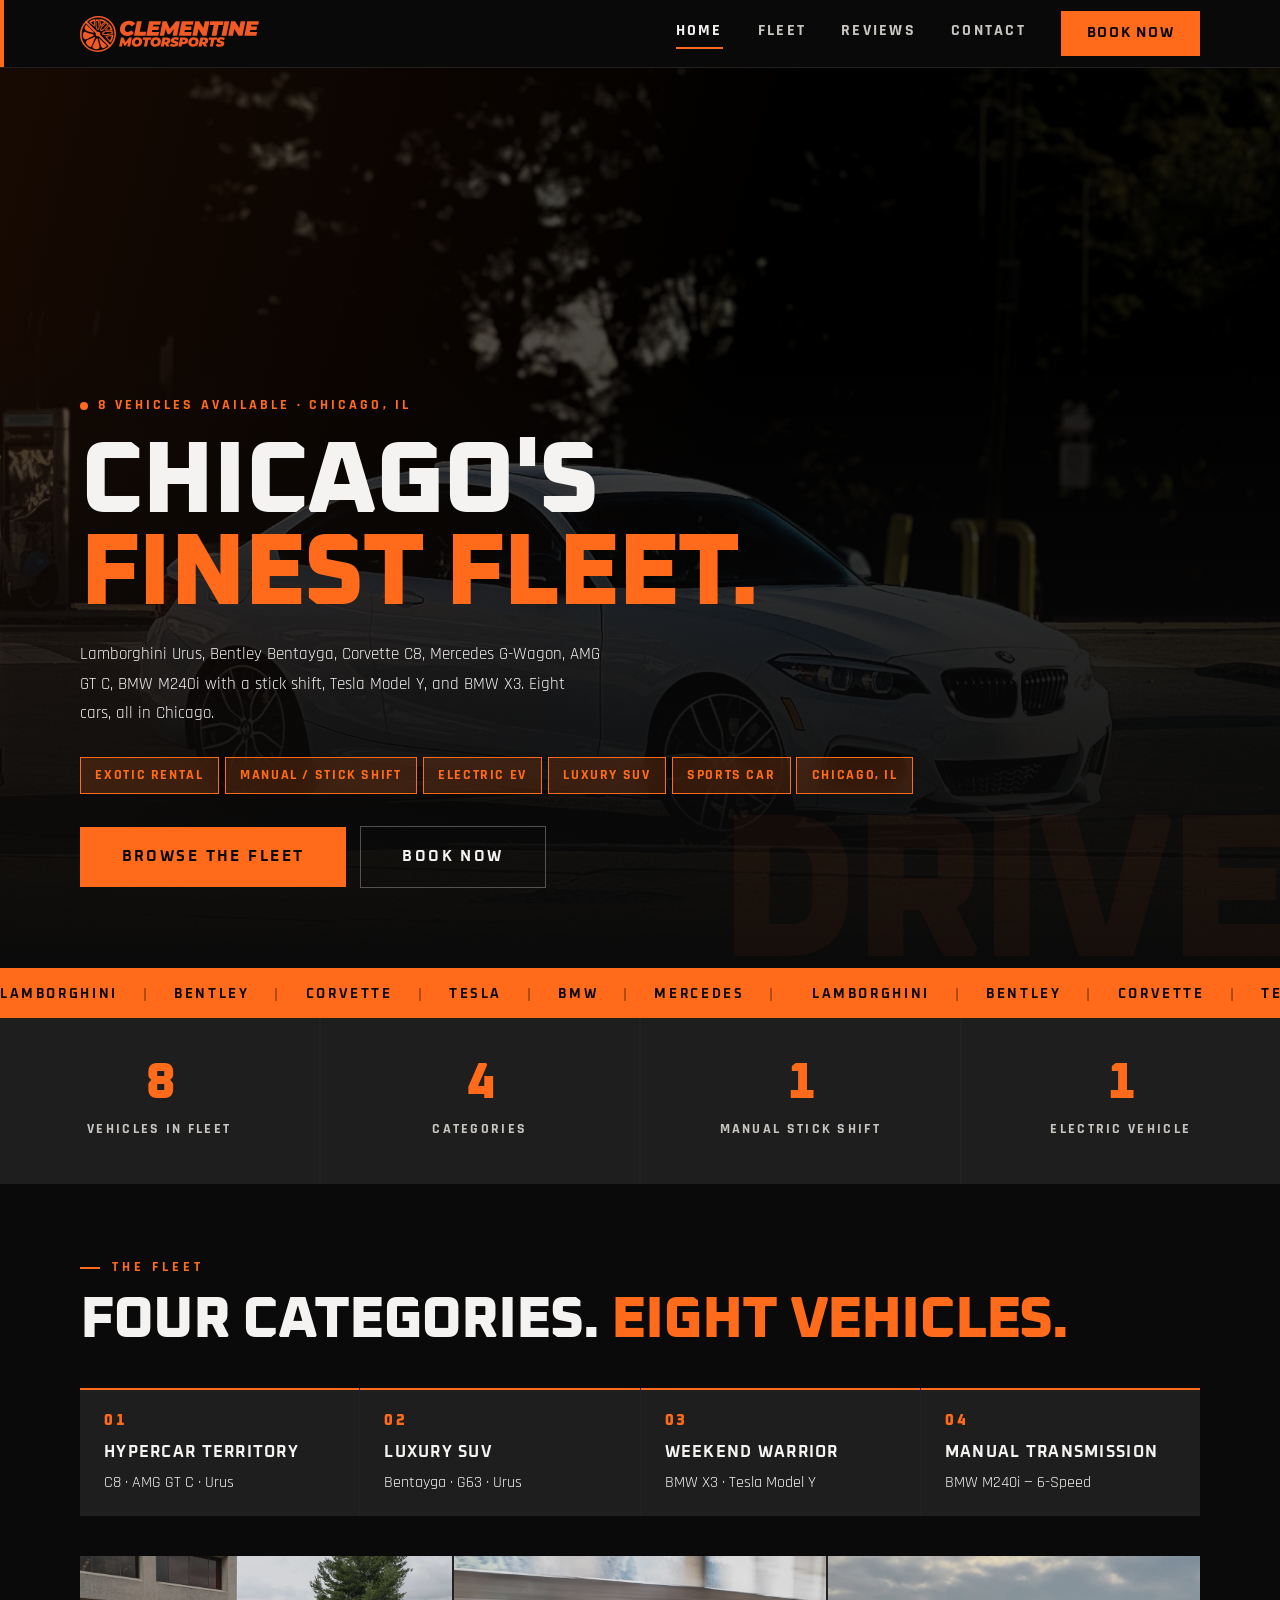
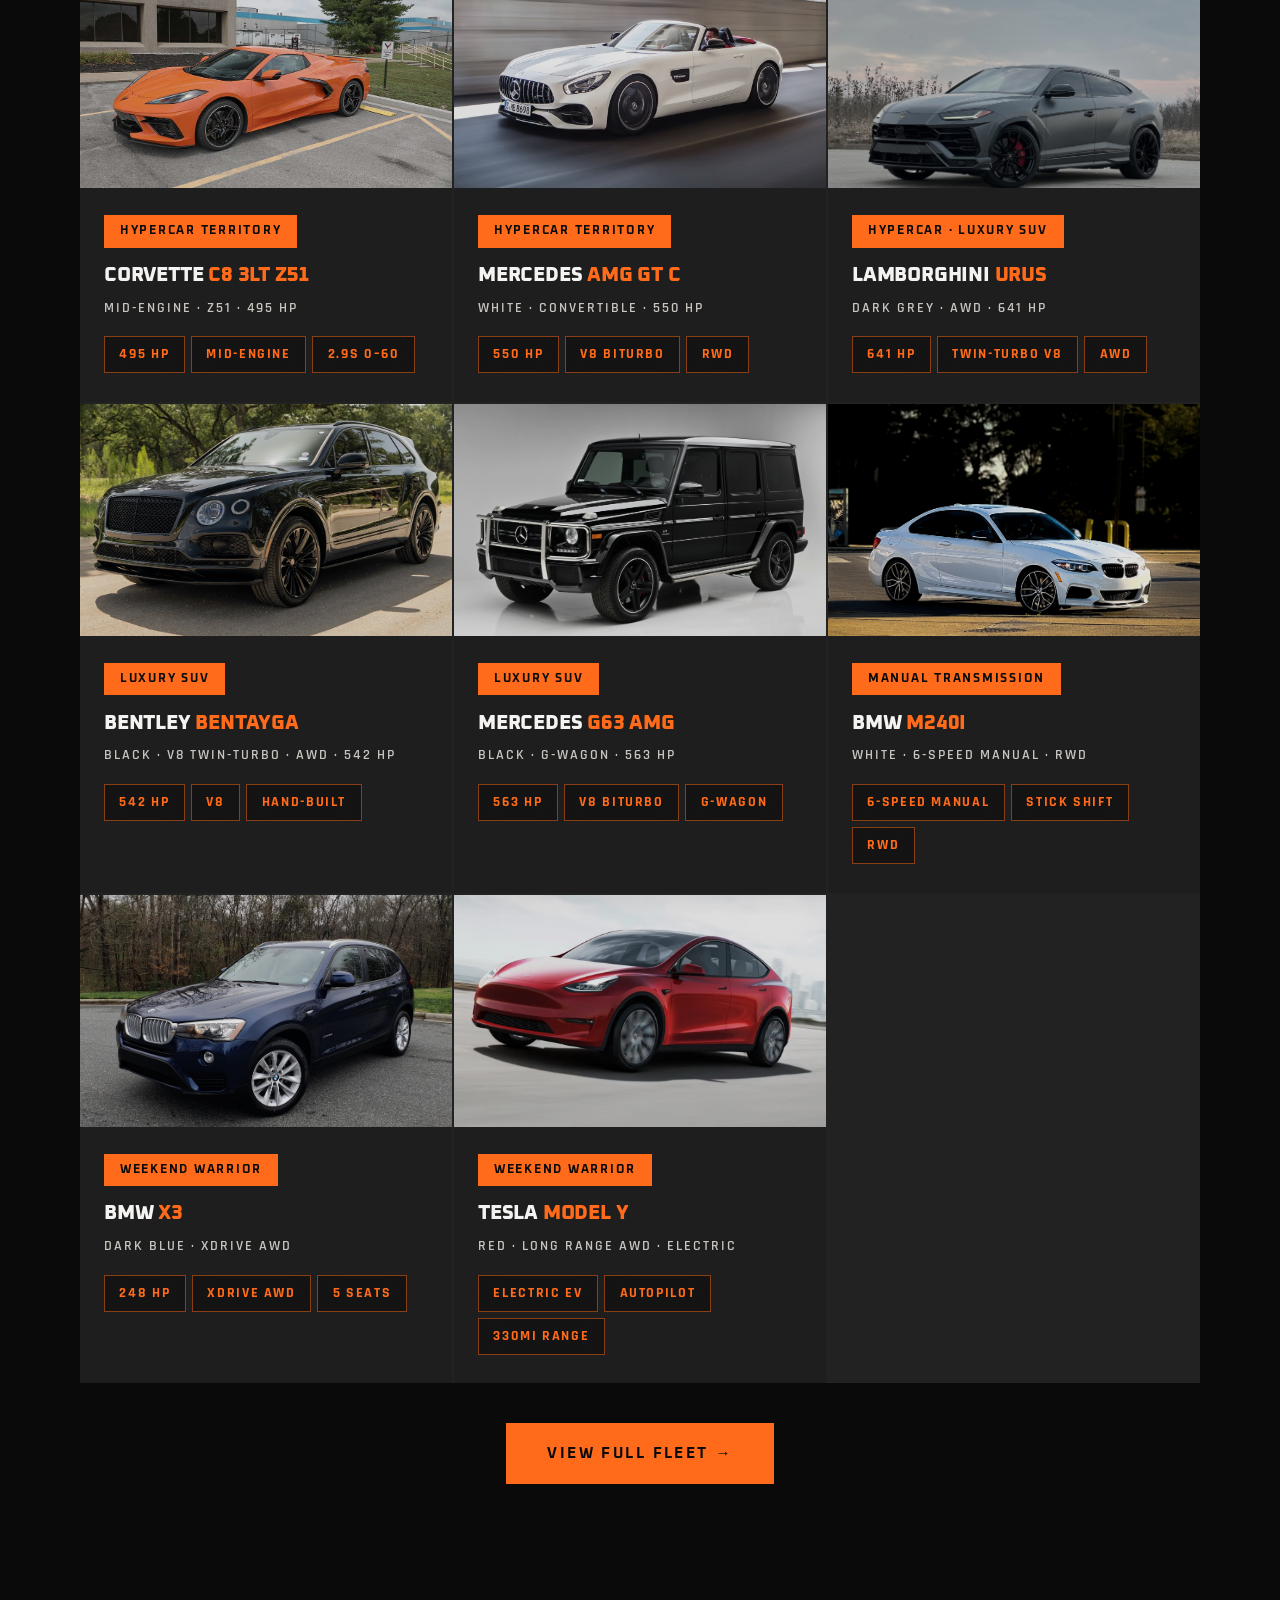
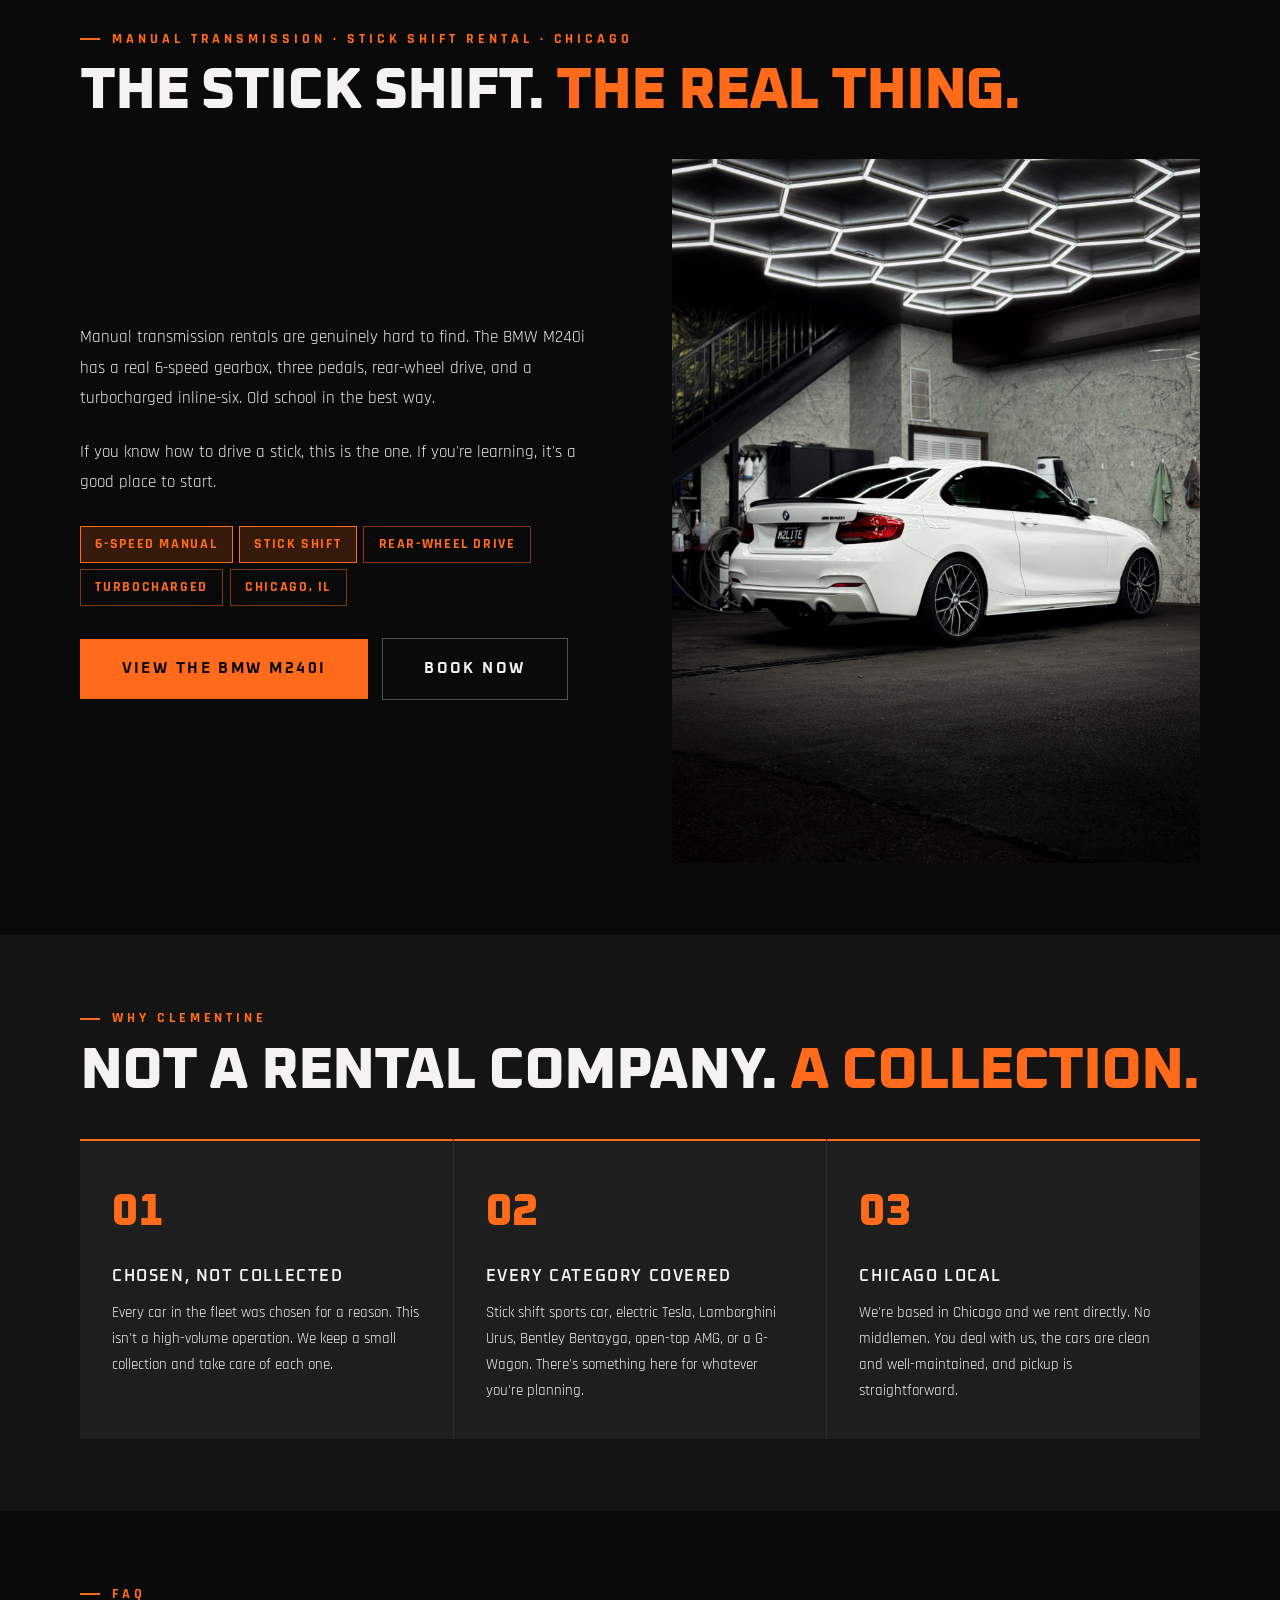
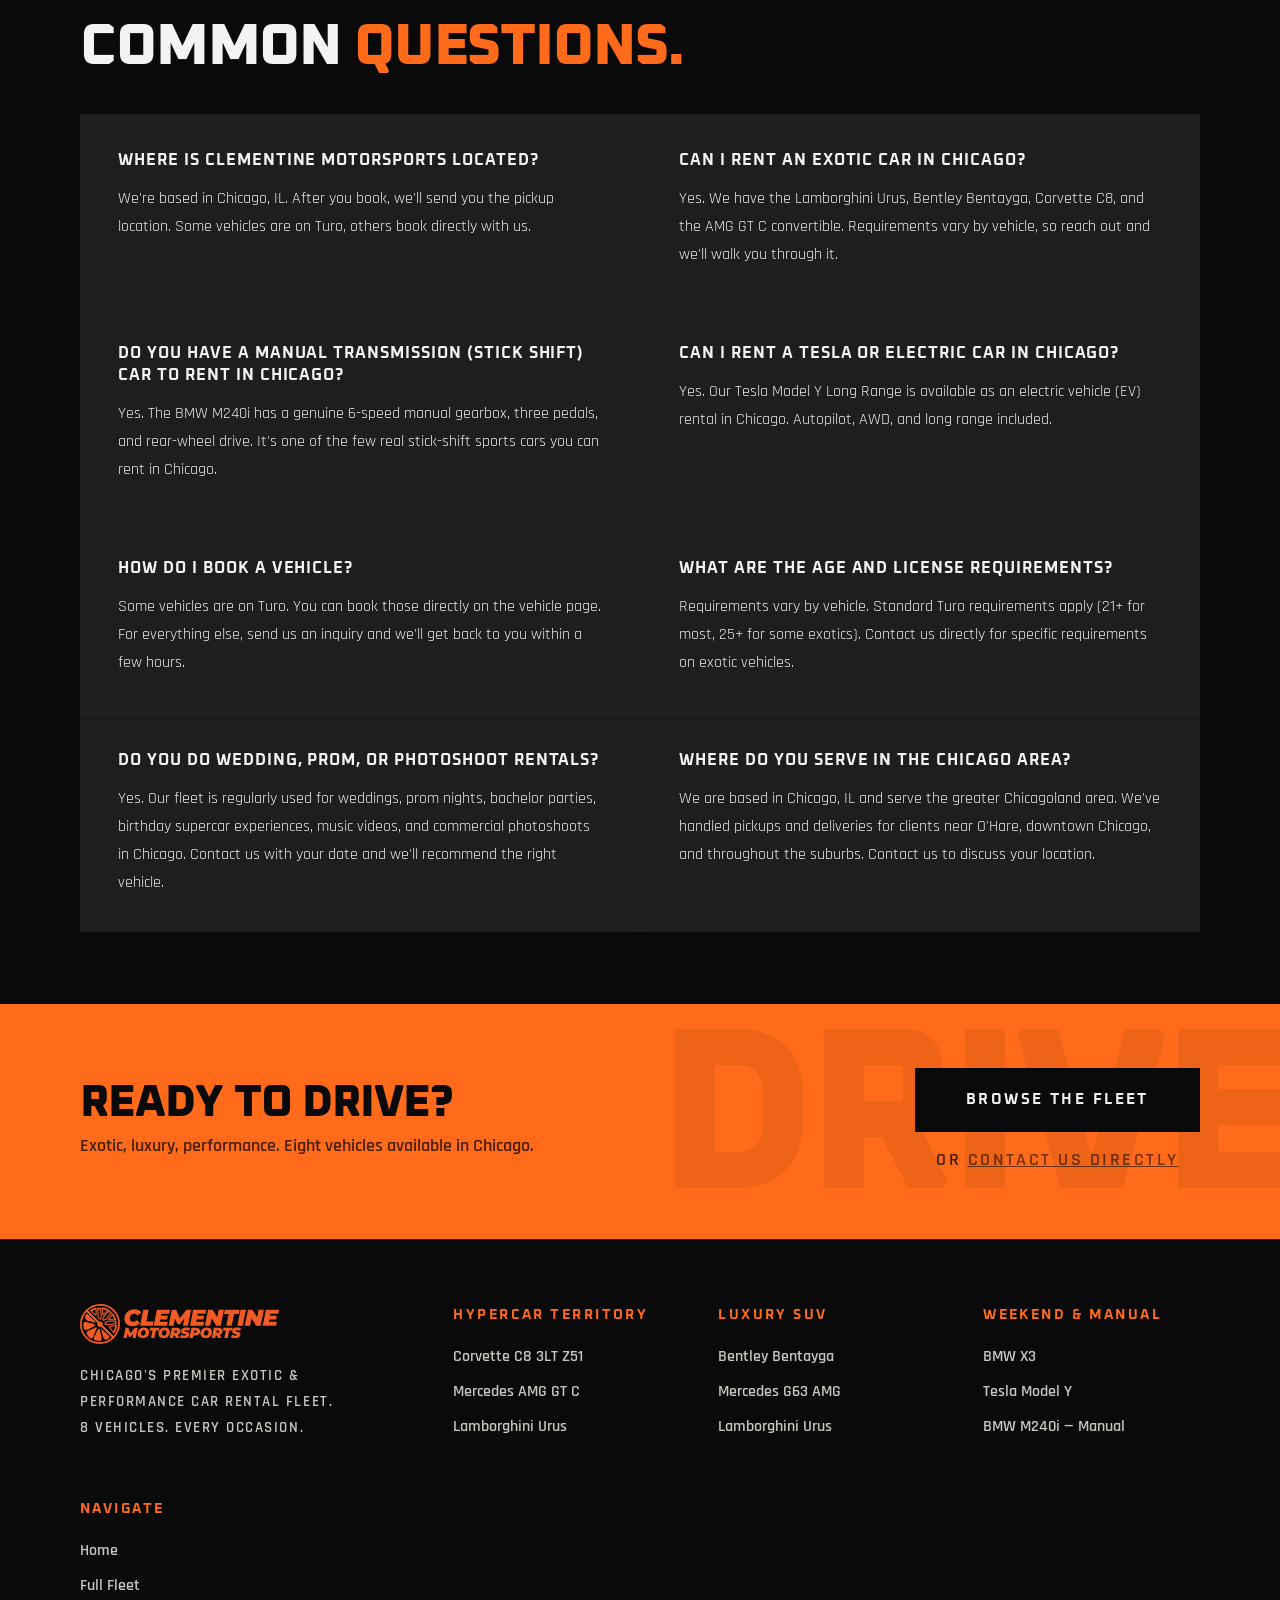
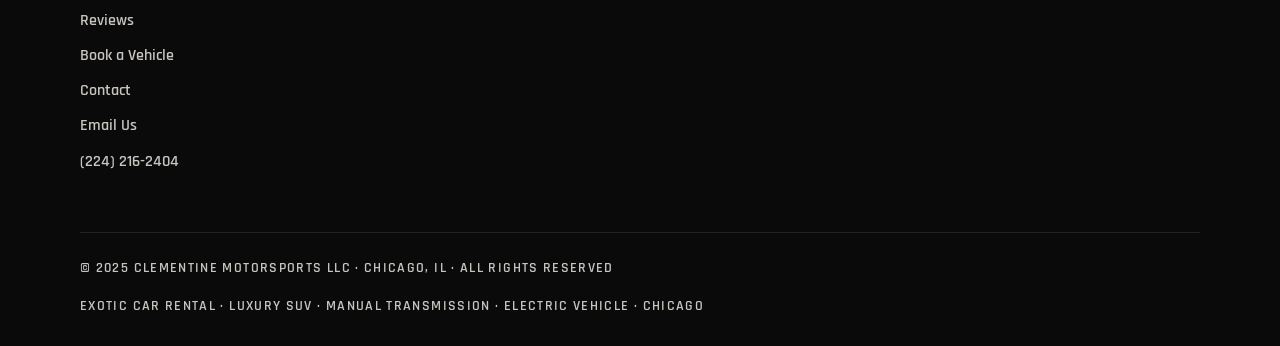
==== commit ba4e359f: "Rewrite all site copy to sound human — remove AI writing patterns - Remove all em dashes from body c" ====
--- a/index.html
+++ b/index.html
@@ -67,7 +67,7 @@
       Chicago's<br /><span style="color:var(--clem);">Finest Fleet.</span>
     </h1>
     <p style="font-family:'Rajdhani',sans-serif;font-size:1.05rem;line-height:1.75;color:var(--body-text);max-width:520px;margin-bottom:1.8rem;">
-      From a 6-speed manual BMW to a Lamborghini Urus, Bentley Bentayga, and C8 Corvette — Chicago's destination for exotic, luxury, and performance car rentals.
+      Lamborghini Urus, Bentley Bentayga, Corvette C8, Mercedes G-Wagon, AMG GT C, BMW M240i with a stick shift, Tesla Model Y, and BMW X3. Eight cars, all in Chicago.
     </p>
     <div style="display:flex;flex-wrap:wrap;gap:0.35rem;margin-bottom:2rem;">
       <span class="pill hi">Exotic Rental</span>
@@ -216,10 +216,10 @@
   <div class="manual-grid">
     <div>
       <p style="font-family:'Rajdhani',sans-serif;font-size:1.05rem;line-height:1.8;color:var(--text);margin-bottom:1.5rem;">
-        Manual transmission rentals are genuinely hard to find. The BMW M240i is a 6-speed manual (stick shift), rear-wheel drive, turbocharged sports coupe — one of the rare manual sports car rentals available in the Chicago area.
+        Manual transmission rentals are genuinely hard to find. The BMW M240i has a real 6-speed gearbox, three pedals, rear-wheel drive, and a turbocharged inline-six. Old school in the best way.
       </p>
       <p style="font-family:'Rajdhani',sans-serif;font-size:1.05rem;line-height:1.8;color:var(--text);margin-bottom:1.8rem;">
-        Whether you're chasing the driving experience, practicing on a stick shift, or simply want a sports car that fully engages — three pedals, RWD, and a proper gearbox.
+        If you know how to drive a stick, this is the one. If you're learning, it's a good place to start.
       </p>
       <div style="display:flex;flex-wrap:wrap;gap:0.4rem;margin-bottom:2rem;">
         <span class="pill hi">6-Speed Manual</span>
@@ -248,18 +248,18 @@
   <div class="why-grid">
     <div class="why-card">
       <div class="why-num">01</div>
-      <h3>Curated for Enthusiasts</h3>
-      <p>Every car in the fleet is chosen intentionally. We're not a volume operation — we maintain a collection of vehicles that represent the best of what's available to rent in Chicago.</p>
+      <h3>Chosen, Not Collected</h3>
+      <p>Every car in the fleet was chosen for a reason. This isn't a high-volume operation. We keep a small collection and take care of each one.</p>
     </div>
     <div class="why-card">
       <div class="why-num">02</div>
       <h3>Every Category Covered</h3>
-      <p>One fleet for every mood. Stick shift sports car, electric Tesla, hypercar-grade Urus, ultra-luxury Bentayga, open-top AMG convertible, or a G-Wagon. Whatever the occasion.</p>
+      <p>Stick shift sports car, electric Tesla, Lamborghini Urus, Bentley Bentayga, open-top AMG, or a G-Wagon. There's something here for whatever you're planning.</p>
     </div>
     <div class="why-card">
       <div class="why-num">03</div>
       <h3>Chicago Local</h3>
-      <p>We're based in Chicago, renting in Chicago, and know the city. Pickup is seamless, vehicles are maintained to a high standard, and you deal directly with us — not a corporate chain.</p>
+      <p>We're based in Chicago and we rent directly. No middlemen. You deal with us, the cars are clean and well-maintained, and pickup is straightforward.</p>
     </div>
   </div>
 </section>
@@ -269,11 +269,11 @@
   <p class="sec-label">FAQ</p>
   <h2>Common <span class="o">questions.</span></h2>
   <div class="faq-grid">
-    <div class="faq"><h3>Where is Clementine Motorsports located?</h3><p>We are based in Chicago, IL. Pickup location is confirmed after booking — we serve the Chicago metro area. Some vehicles are on Turo; others are booked directly through us.</p></div>
-    <div class="faq"><h3>Can I rent an exotic car in Chicago?</h3><p>Yes. Our fleet includes a Lamborghini Urus, Bentley Bentayga, C8 Corvette 3LT Z51, and Mercedes AMG GT C convertible — all available to rent in Chicago. Requirements vary by vehicle.</p></div>
-    <div class="faq"><h3>Do you have a manual transmission (stick shift) car to rent in Chicago?</h3><p>Yes — the BMW M240i is our manual rental. It has a 6-speed manual (stick shift) gearbox and is rear-wheel drive. One of the few manual transmission sports car rentals in Chicago — and the only one in this fleet.</p></div>
+    <div class="faq"><h3>Where is Clementine Motorsports located?</h3><p>We're based in Chicago, IL. After you book, we'll send you the pickup location. Some vehicles are on Turo, others book directly with us.</p></div>
+    <div class="faq"><h3>Can I rent an exotic car in Chicago?</h3><p>Yes. We have the Lamborghini Urus, Bentley Bentayga, Corvette C8, and the AMG GT C convertible. Requirements vary by vehicle, so reach out and we'll walk you through it.</p></div>
+    <div class="faq"><h3>Do you have a manual transmission (stick shift) car to rent in Chicago?</h3><p>Yes. The BMW M240i has a genuine 6-speed manual gearbox, three pedals, and rear-wheel drive. It's one of the few real stick-shift sports cars you can rent in Chicago.</p></div>
     <div class="faq"><h3>Can I rent a Tesla or electric car in Chicago?</h3><p>Yes. Our Tesla Model Y Long Range is available as an electric vehicle (EV) rental in Chicago. Autopilot, AWD, and long range included.</p></div>
-    <div class="faq"><h3>How do I book a vehicle?</h3><p>Some vehicles are on Turo — click "Book on Turo" on the vehicle page. For others, use our contact form and we'll respond within a few hours to confirm availability.</p></div>
+    <div class="faq"><h3>How do I book a vehicle?</h3><p>Some vehicles are on Turo. You can book those directly on the vehicle page. For everything else, send us an inquiry and we'll get back to you within a few hours.</p></div>
     <div class="faq"><h3>What are the age and license requirements?</h3><p>Requirements vary by vehicle. Standard Turo requirements apply (21+ for most, 25+ for some exotics). Contact us directly for specific requirements on exotic vehicles.</p></div>
     <div class="faq"><h3>Do you do wedding, prom, or photoshoot rentals?</h3><p>Yes. Our fleet is regularly used for weddings, prom nights, bachelor parties, birthday supercar experiences, music videos, and commercial photoshoots in Chicago. Contact us with your date and we'll recommend the right vehicle.</p></div>
     <div class="faq"><h3>Where do you serve in the Chicago area?</h3><p>We are based in Chicago, IL and serve the greater Chicagoland area. We've handled pickups and deliveries for clients near O'Hare, downtown Chicago, and throughout the suburbs. Contact us to discuss your location.</p></div>
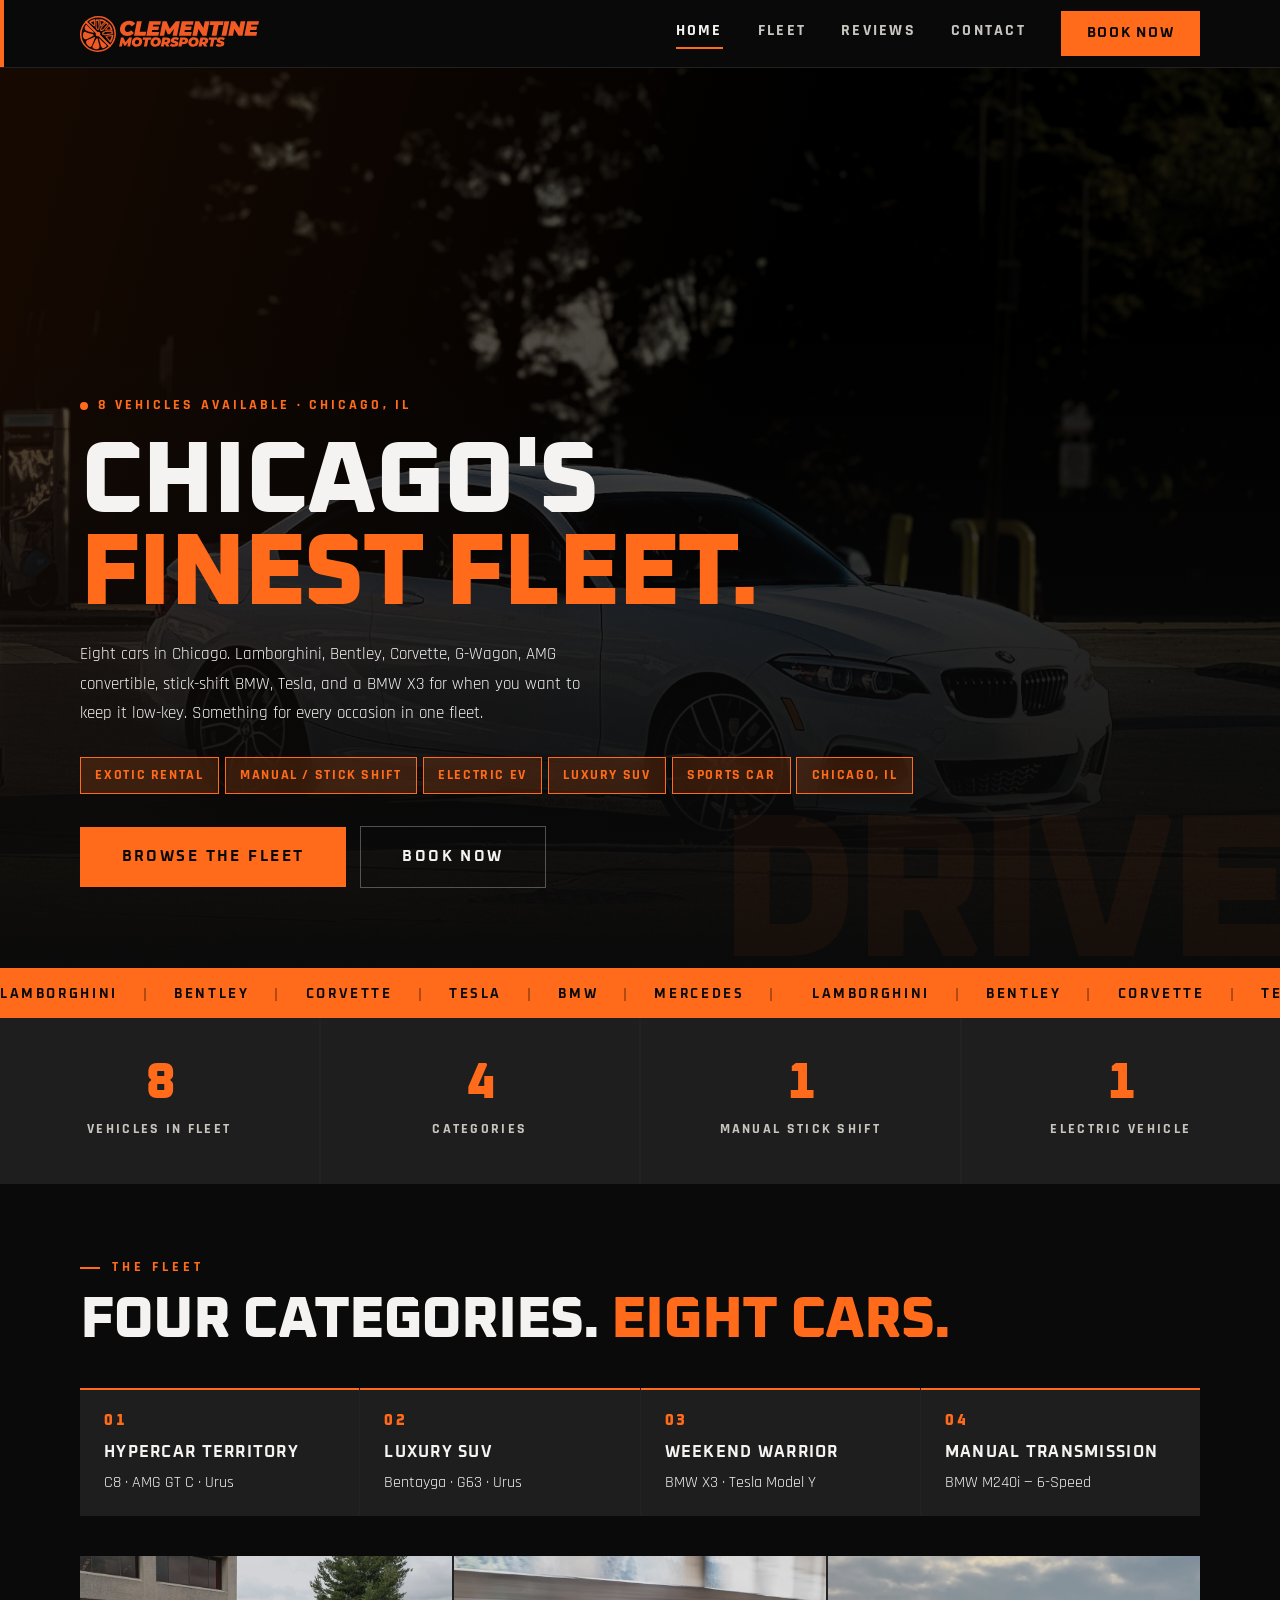
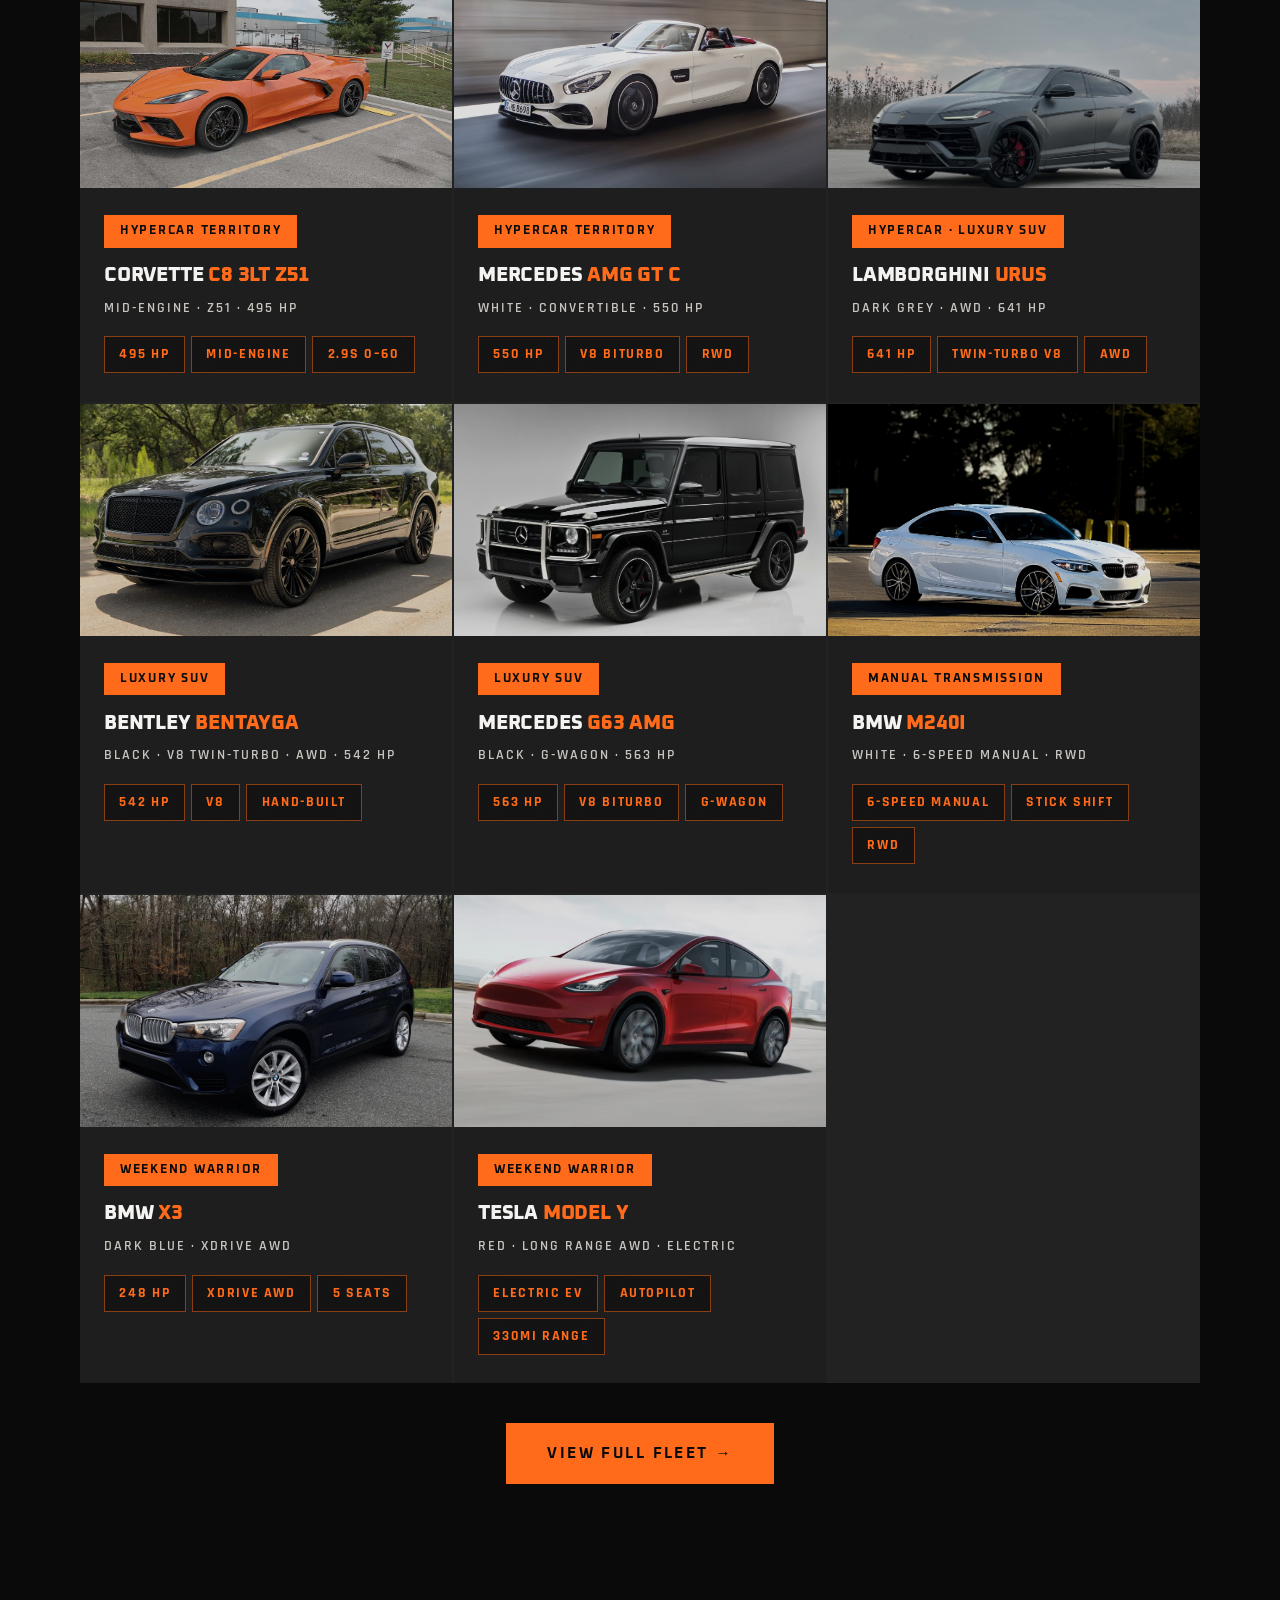
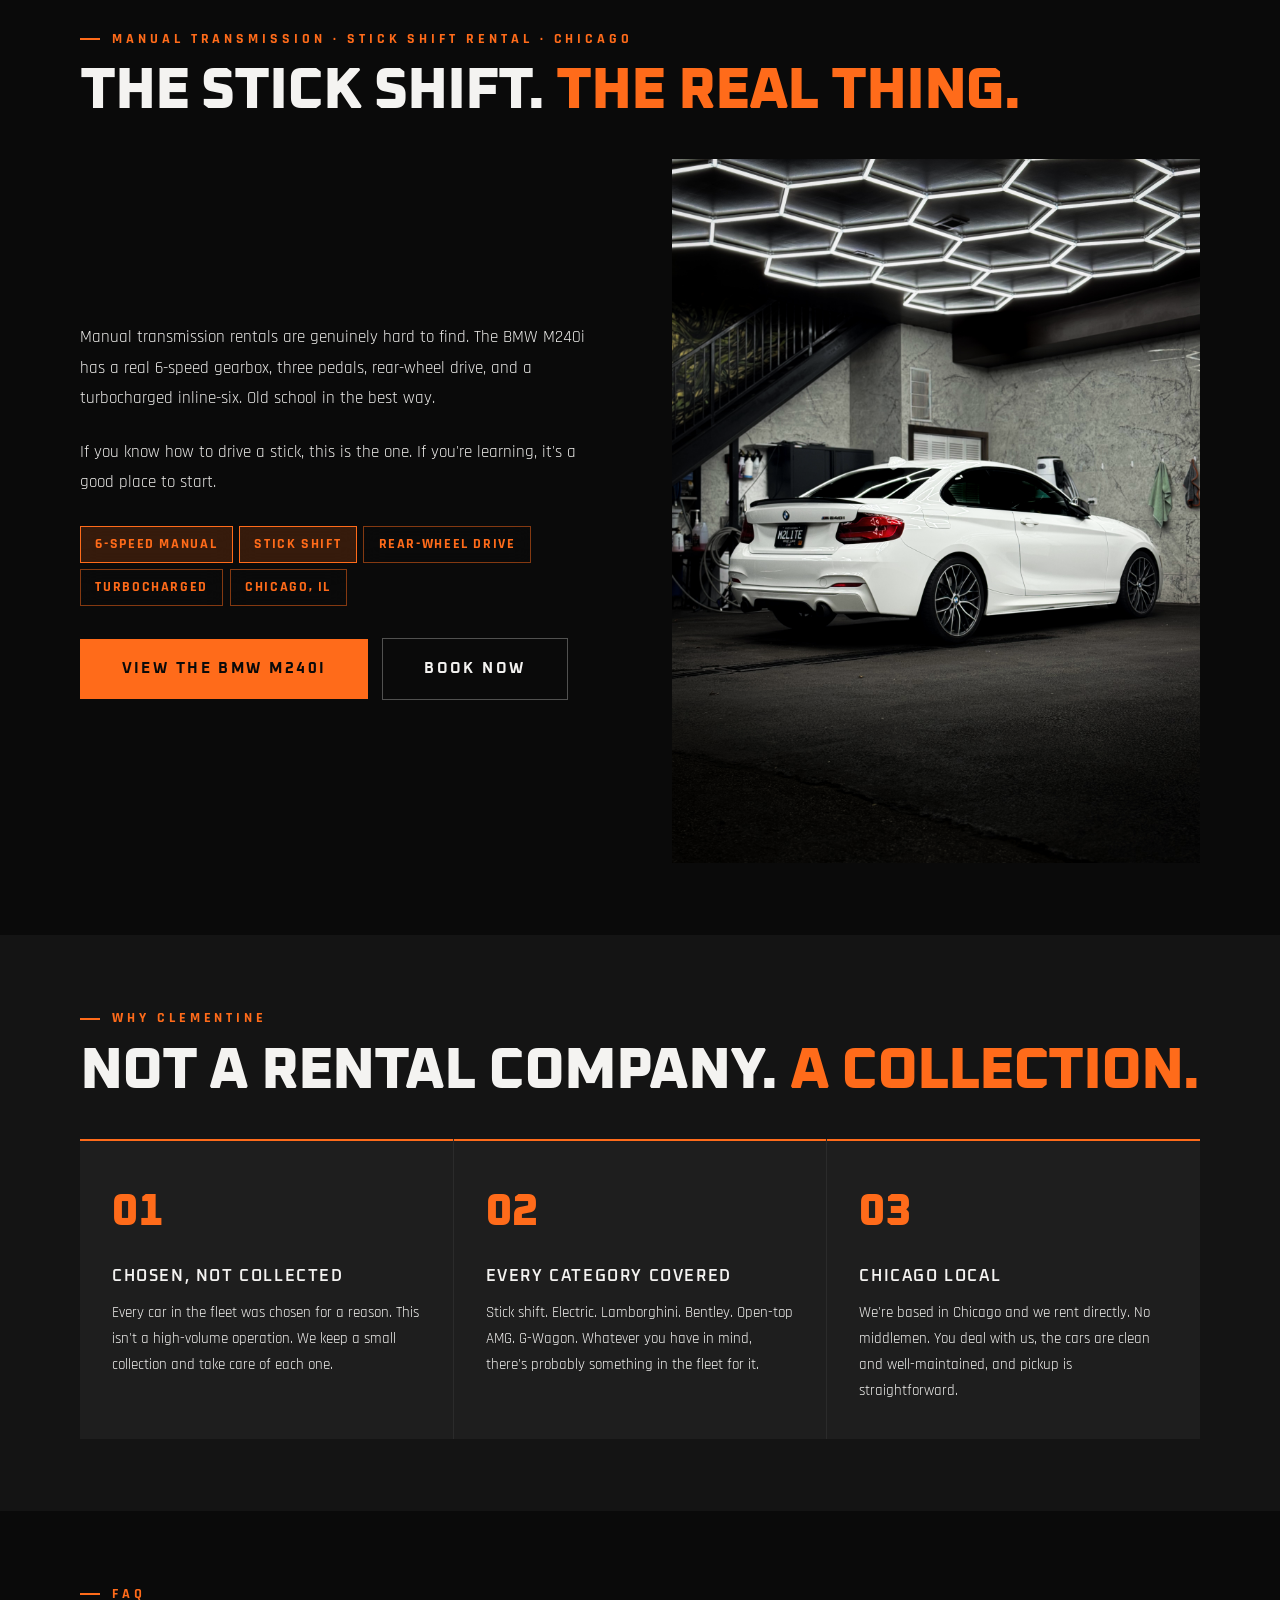
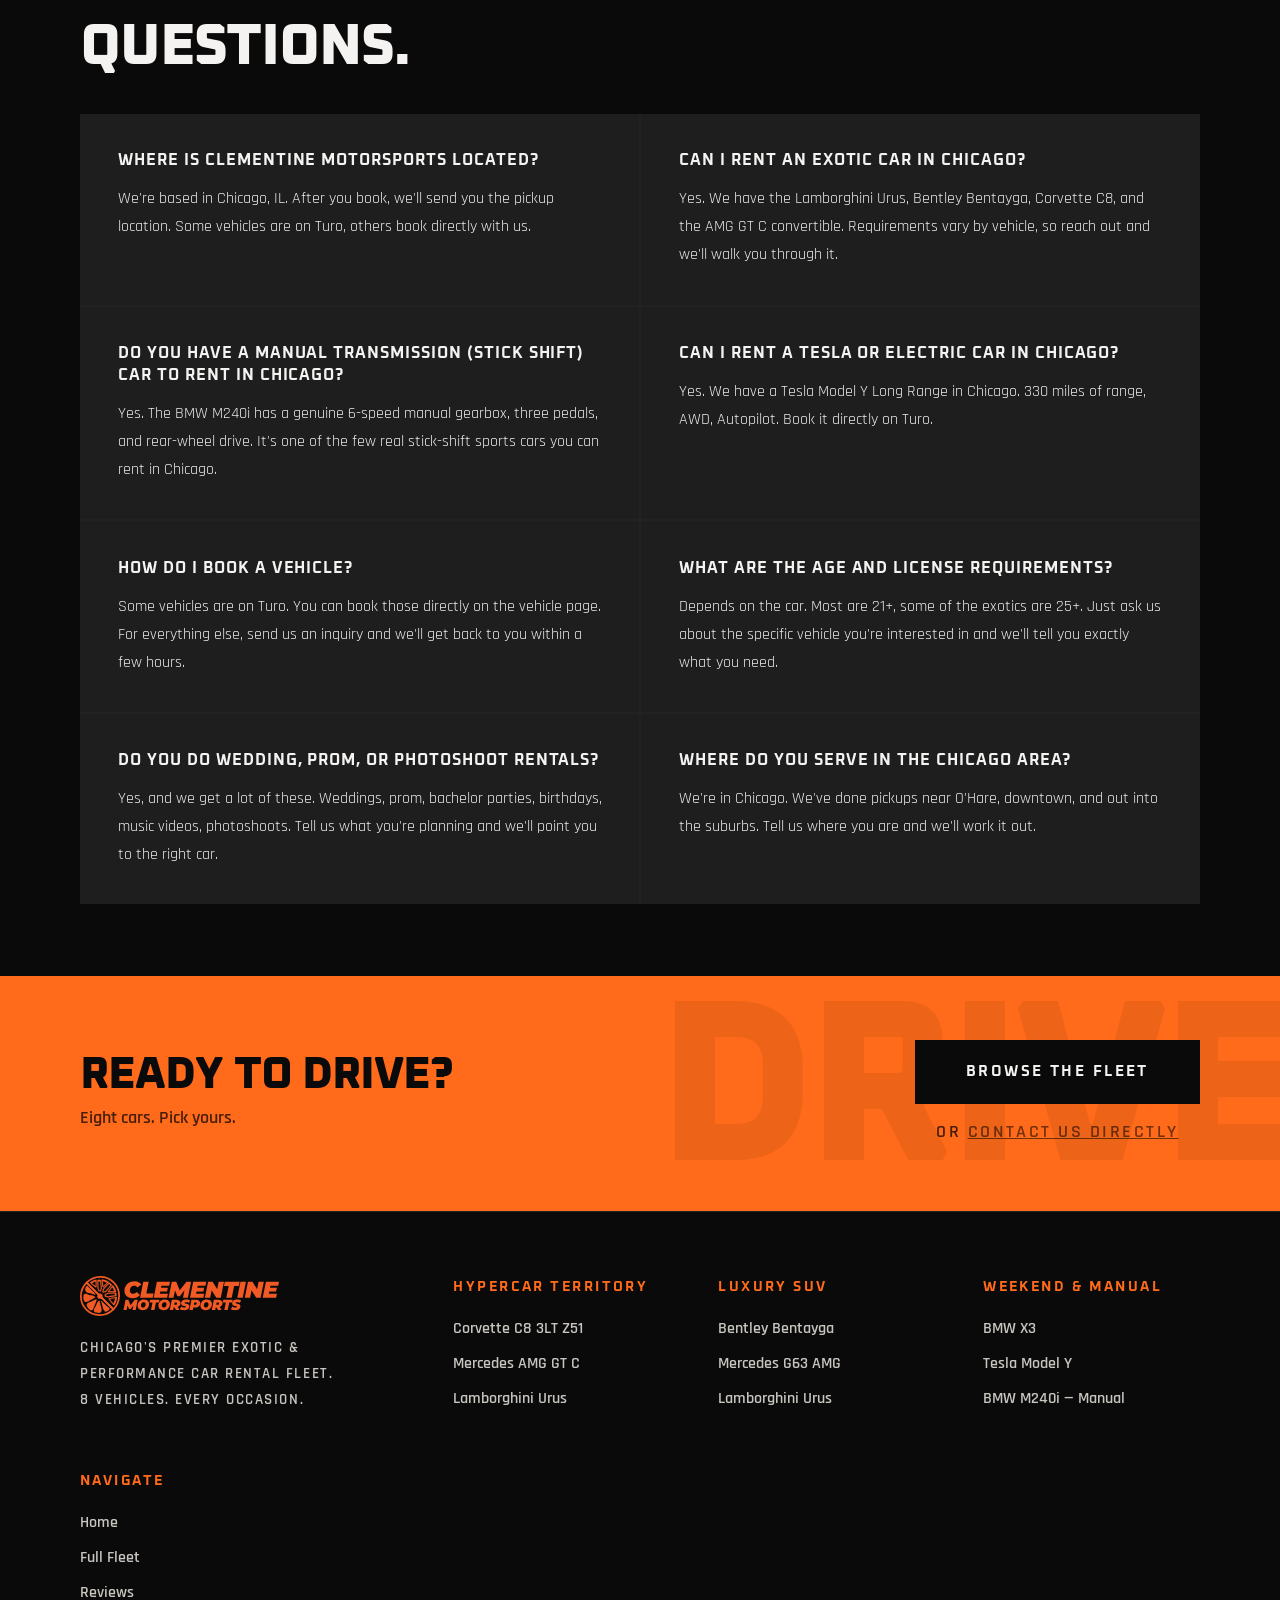
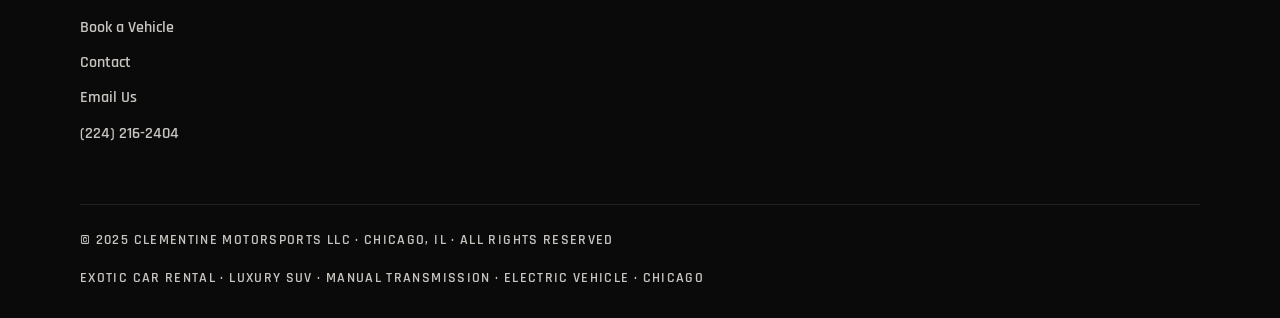
==== commit 1052ec43: "Second humanization pass — shorter, more direct, less formal - Hero: list-style → flows as a natural" ====
--- a/index.html
+++ b/index.html
@@ -67,7 +67,7 @@
       Chicago's<br /><span style="color:var(--clem);">Finest Fleet.</span>
     </h1>
     <p style="font-family:'Rajdhani',sans-serif;font-size:1.05rem;line-height:1.75;color:var(--body-text);max-width:520px;margin-bottom:1.8rem;">
-      Lamborghini Urus, Bentley Bentayga, Corvette C8, Mercedes G-Wagon, AMG GT C, BMW M240i with a stick shift, Tesla Model Y, and BMW X3. Eight cars, all in Chicago.
+      Eight cars in Chicago. Lamborghini, Bentley, Corvette, G-Wagon, AMG convertible, stick-shift BMW, Tesla, and a BMW X3 for when you want to keep it low-key. Something for every occasion in one fleet.
     </p>
     <div style="display:flex;flex-wrap:wrap;gap:0.35rem;margin-bottom:2rem;">
       <span class="pill hi">Exotic Rental</span>
@@ -103,7 +103,7 @@
 <!-- FLEET PREVIEW -->
 <section class="sec fade-up">
   <p class="sec-label">The Fleet</p>
-  <h2>Four categories. <span class="o">Eight vehicles.</span></h2>
+  <h2>Four categories. <span class="o">Eight cars.</span></h2>
 
   <!-- Category label row -->
   <div class="cat-cards-grid" style="display:grid;grid-template-columns:repeat(4,1fr);gap:1px;background:var(--border);margin-bottom:2.5rem;">
@@ -254,7 +254,7 @@
     <div class="why-card">
       <div class="why-num">02</div>
       <h3>Every Category Covered</h3>
-      <p>Stick shift sports car, electric Tesla, Lamborghini Urus, Bentley Bentayga, open-top AMG, or a G-Wagon. There's something here for whatever you're planning.</p>
+      <p>Stick shift. Electric. Lamborghini. Bentley. Open-top AMG. G-Wagon. Whatever you have in mind, there's probably something in the fleet for it.</p>
     </div>
     <div class="why-card">
       <div class="why-num">03</div>
@@ -267,16 +267,16 @@
 <!-- FAQ -->
 <section class="sec fade-up">
   <p class="sec-label">FAQ</p>
-  <h2>Common <span class="o">questions.</span></h2>
+  <h2>Questions.</h2>
   <div class="faq-grid">
     <div class="faq"><h3>Where is Clementine Motorsports located?</h3><p>We're based in Chicago, IL. After you book, we'll send you the pickup location. Some vehicles are on Turo, others book directly with us.</p></div>
     <div class="faq"><h3>Can I rent an exotic car in Chicago?</h3><p>Yes. We have the Lamborghini Urus, Bentley Bentayga, Corvette C8, and the AMG GT C convertible. Requirements vary by vehicle, so reach out and we'll walk you through it.</p></div>
     <div class="faq"><h3>Do you have a manual transmission (stick shift) car to rent in Chicago?</h3><p>Yes. The BMW M240i has a genuine 6-speed manual gearbox, three pedals, and rear-wheel drive. It's one of the few real stick-shift sports cars you can rent in Chicago.</p></div>
-    <div class="faq"><h3>Can I rent a Tesla or electric car in Chicago?</h3><p>Yes. Our Tesla Model Y Long Range is available as an electric vehicle (EV) rental in Chicago. Autopilot, AWD, and long range included.</p></div>
+    <div class="faq"><h3>Can I rent a Tesla or electric car in Chicago?</h3><p>Yes. We have a Tesla Model Y Long Range in Chicago. 330 miles of range, AWD, Autopilot. Book it directly on Turo.</p></div>
     <div class="faq"><h3>How do I book a vehicle?</h3><p>Some vehicles are on Turo. You can book those directly on the vehicle page. For everything else, send us an inquiry and we'll get back to you within a few hours.</p></div>
-    <div class="faq"><h3>What are the age and license requirements?</h3><p>Requirements vary by vehicle. Standard Turo requirements apply (21+ for most, 25+ for some exotics). Contact us directly for specific requirements on exotic vehicles.</p></div>
-    <div class="faq"><h3>Do you do wedding, prom, or photoshoot rentals?</h3><p>Yes. Our fleet is regularly used for weddings, prom nights, bachelor parties, birthday supercar experiences, music videos, and commercial photoshoots in Chicago. Contact us with your date and we'll recommend the right vehicle.</p></div>
-    <div class="faq"><h3>Where do you serve in the Chicago area?</h3><p>We are based in Chicago, IL and serve the greater Chicagoland area. We've handled pickups and deliveries for clients near O'Hare, downtown Chicago, and throughout the suburbs. Contact us to discuss your location.</p></div>
+    <div class="faq"><h3>What are the age and license requirements?</h3><p>Depends on the car. Most are 21+, some of the exotics are 25+. Just ask us about the specific vehicle you're interested in and we'll tell you exactly what you need.</p></div>
+    <div class="faq"><h3>Do you do wedding, prom, or photoshoot rentals?</h3><p>Yes, and we get a lot of these. Weddings, prom, bachelor parties, birthdays, music videos, photoshoots. Tell us what you're planning and we'll point you to the right car.</p></div>
+    <div class="faq"><h3>Where do you serve in the Chicago area?</h3><p>We're in Chicago. We've done pickups near O'Hare, downtown, and out into the suburbs. Tell us where you are and we'll work it out.</p></div>
   </div>
 </section>
 
@@ -284,7 +284,7 @@
 <div class="cta-band fade-up">
   <div>
     <h2>Ready to drive?</h2>
-    <p>Exotic, luxury, performance. Eight vehicles available in Chicago.</p>
+    <p>Eight cars. Pick yours.</p>
   </div>
   <div class="cta-band-right">
     <a class="btn-cta" href="./fleet.html">Browse the Fleet</a>
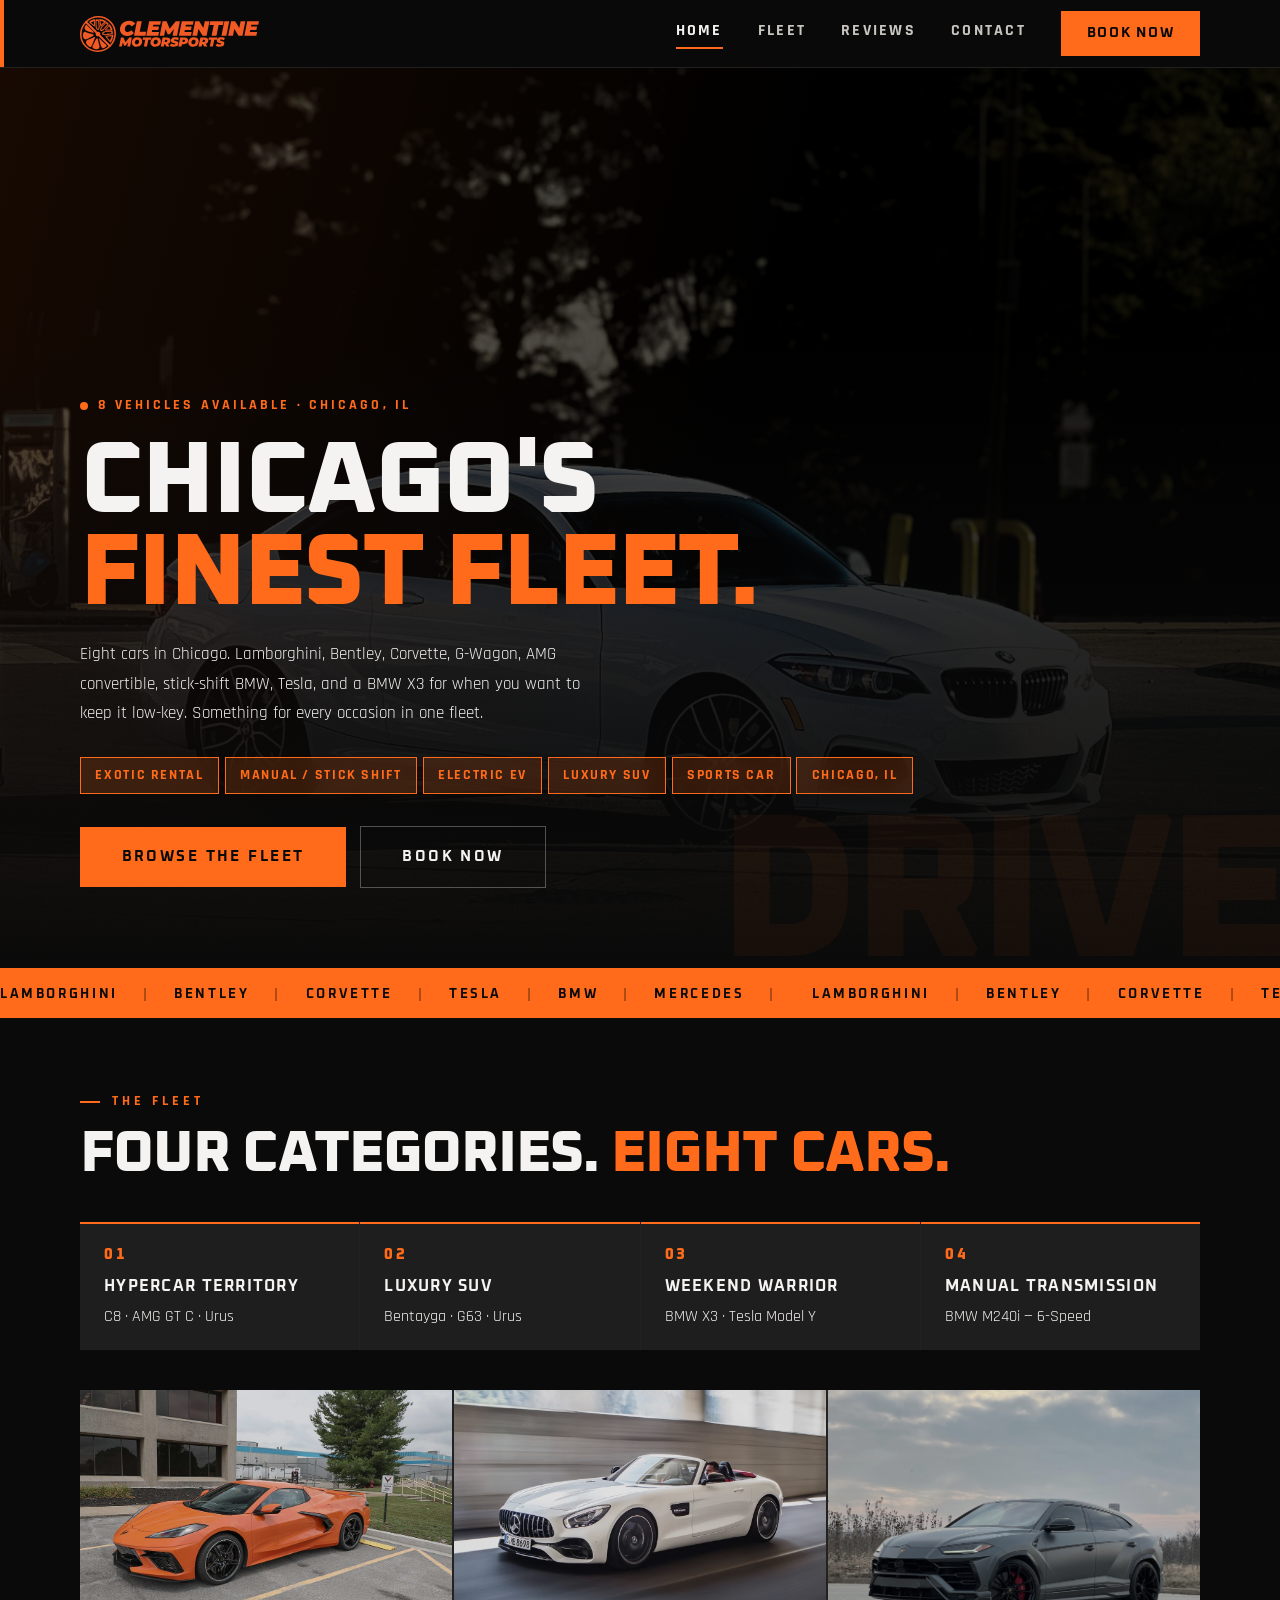
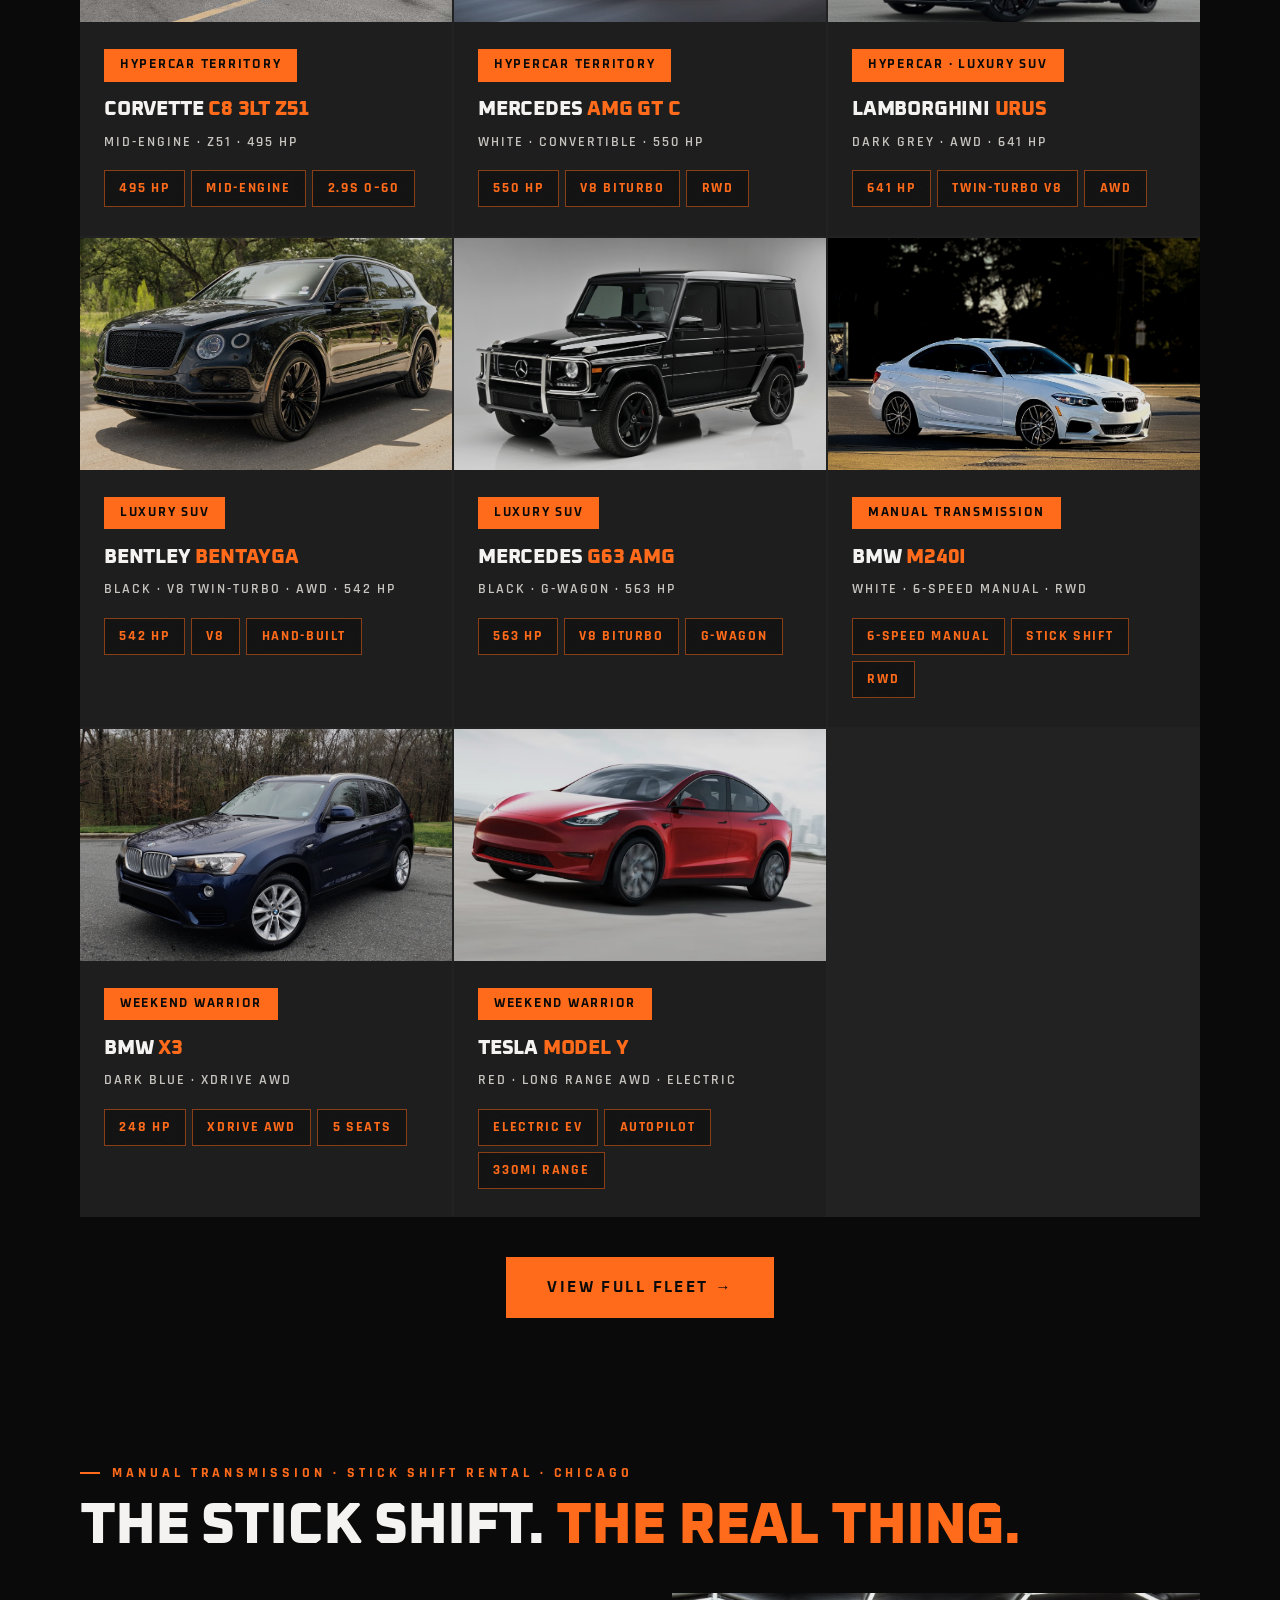
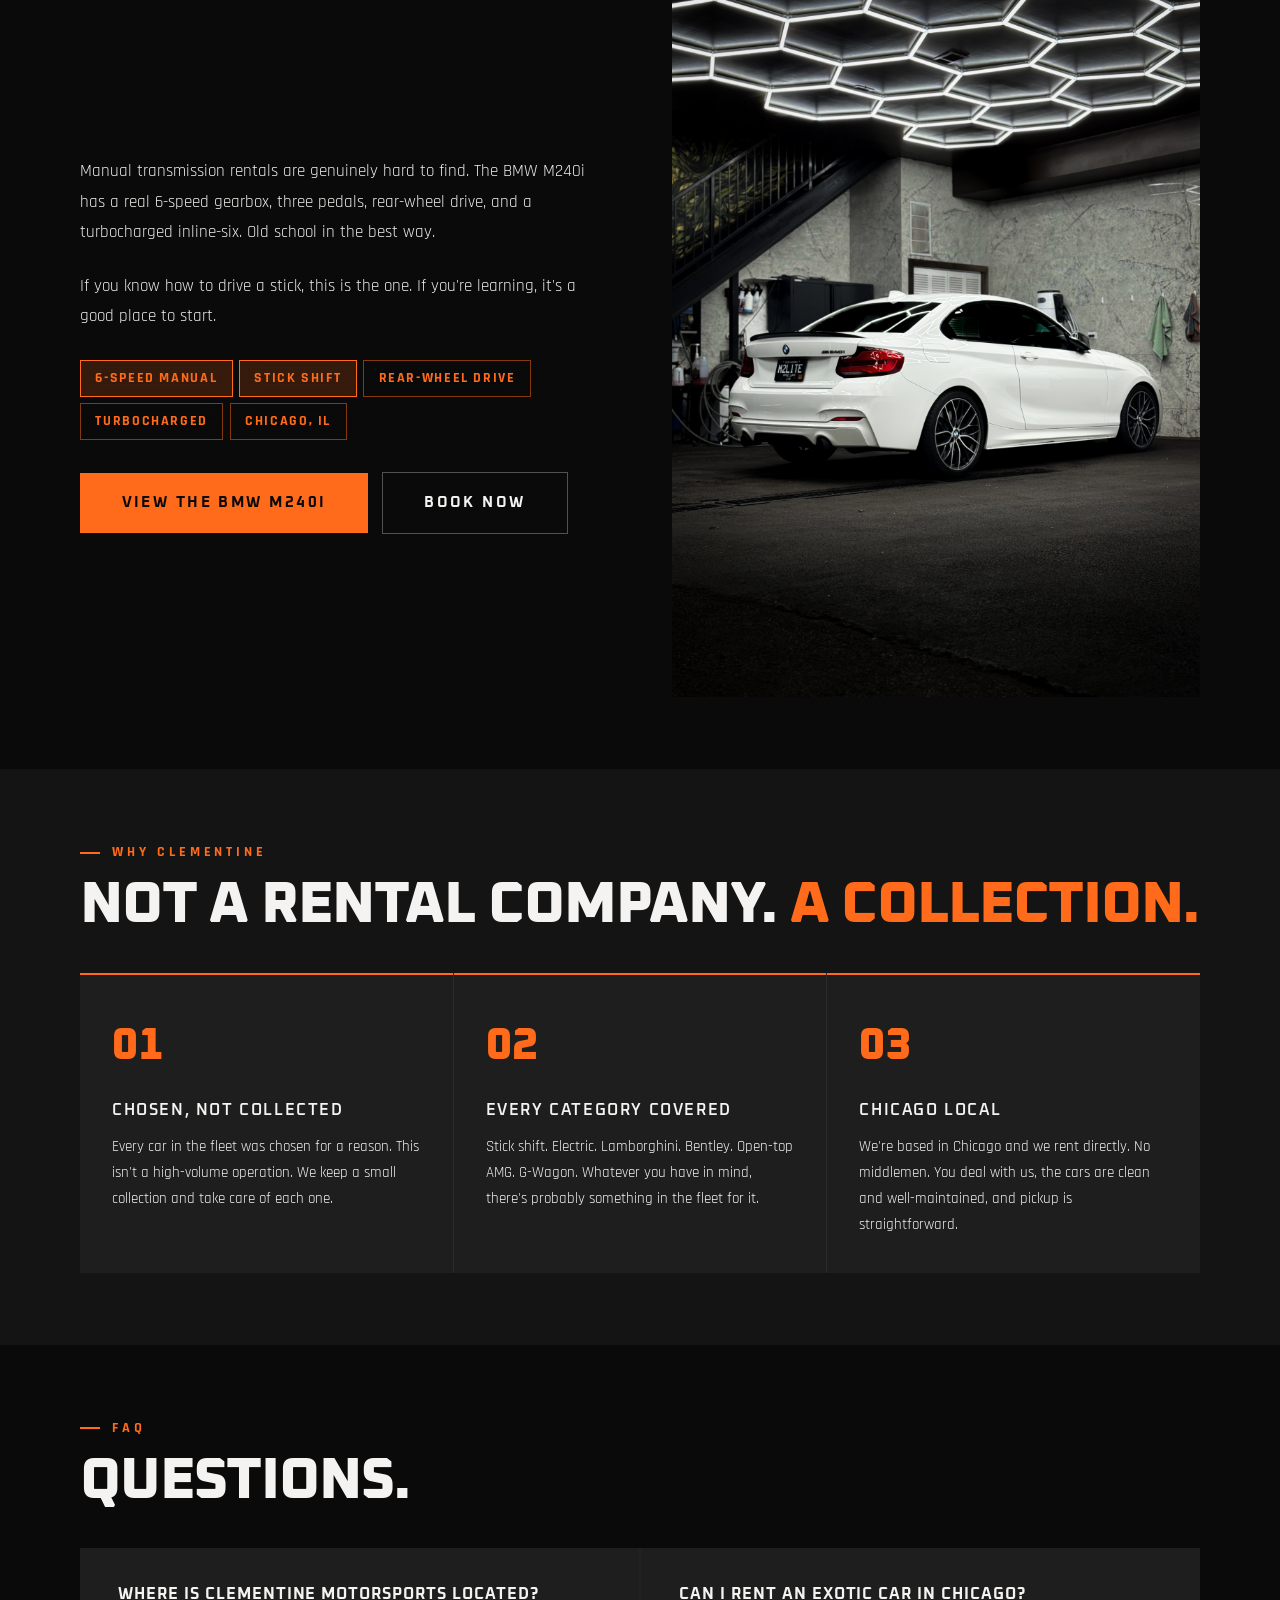
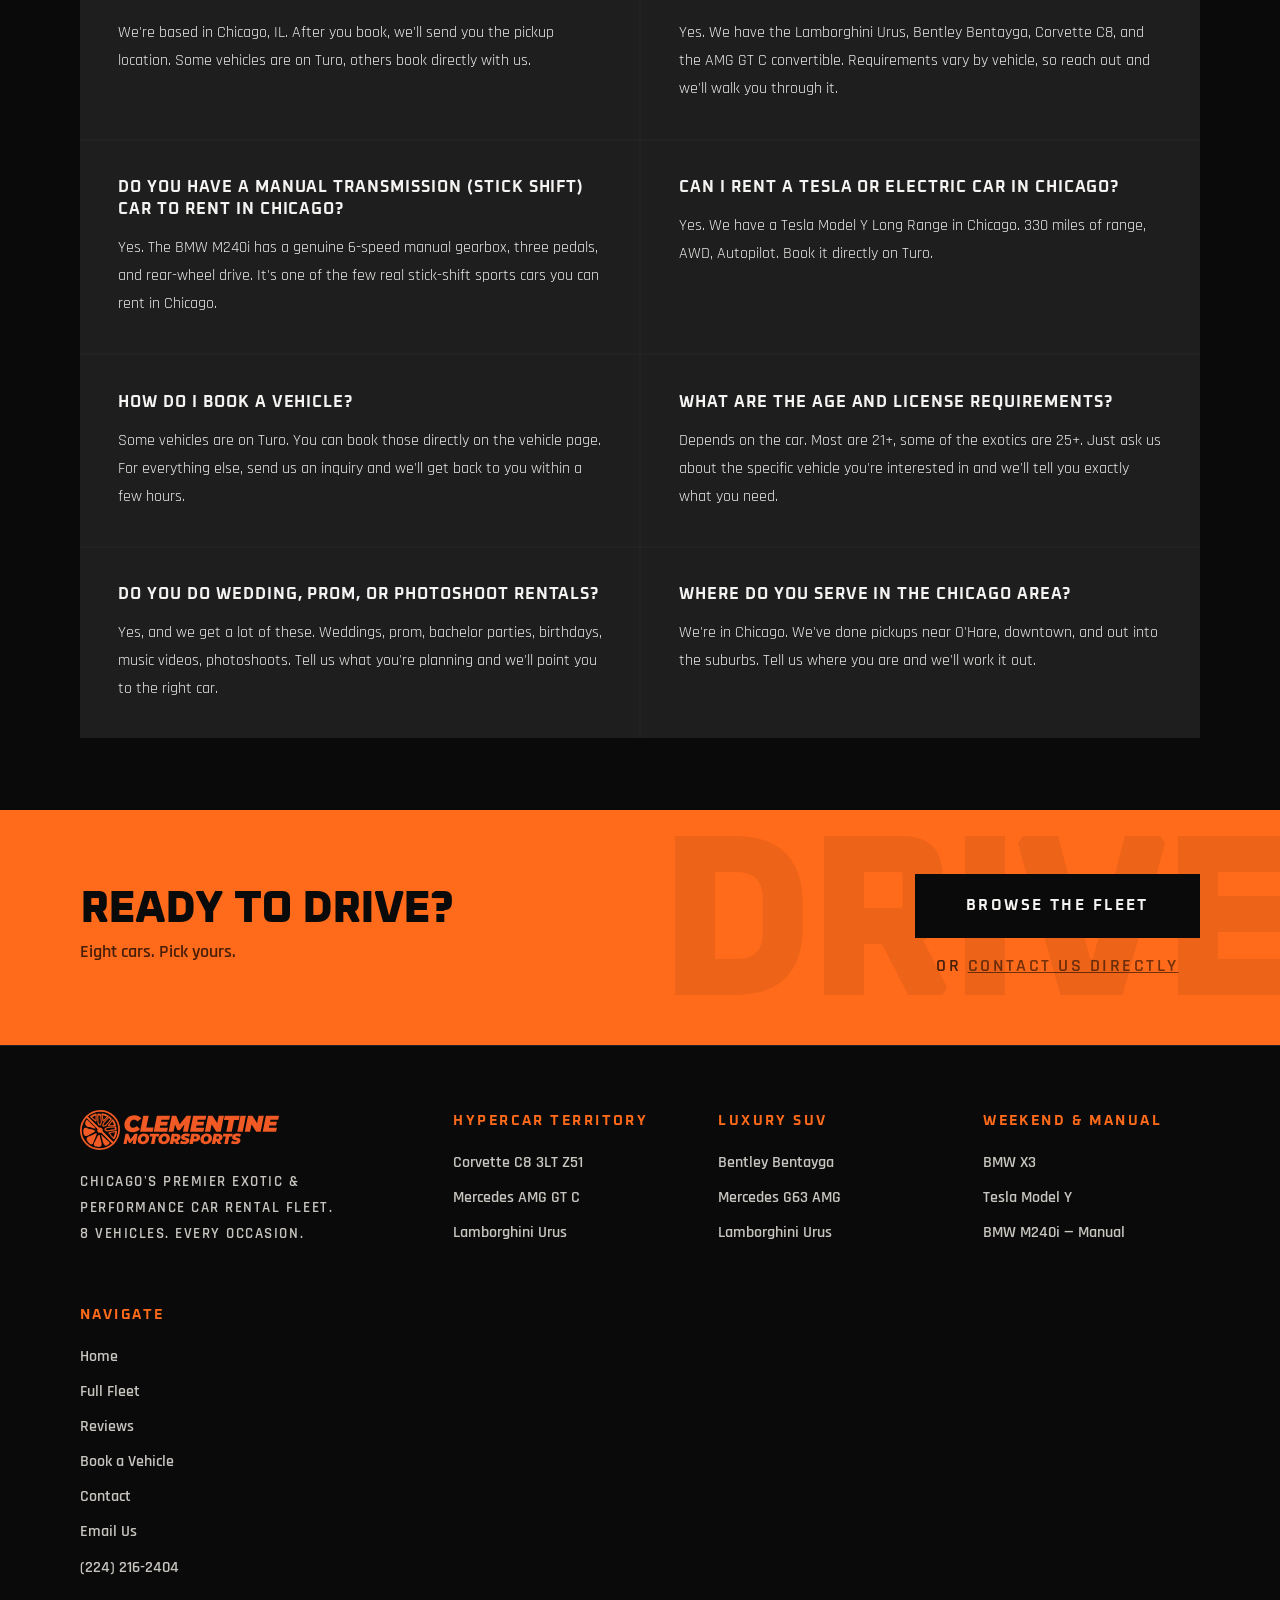
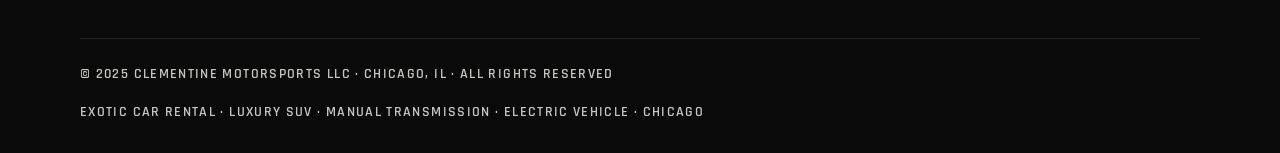
==== commit 275050f7: "Remove stats band from homepage Co-Authored-By: Claude Sonnet 4.6 <noreply@anthropic.com>" ====
--- a/index.html
+++ b/index.html
@@ -92,13 +92,6 @@
   </span>
 </div>
 
-<!-- STATS -->
-<div class="stat-band fade-up">
-  <div class="stat-box"><div class="stat-val">8</div><div class="stat-label">Vehicles in Fleet</div></div>
-  <div class="stat-box"><div class="stat-val">4</div><div class="stat-label">Categories</div></div>
-  <div class="stat-box"><div class="stat-val">1</div><div class="stat-label">Manual Stick Shift</div></div>
-  <div class="stat-box"><div class="stat-val">1</div><div class="stat-label">Electric Vehicle</div></div>
-</div>
 
 <!-- FLEET PREVIEW -->
 <section class="sec fade-up">
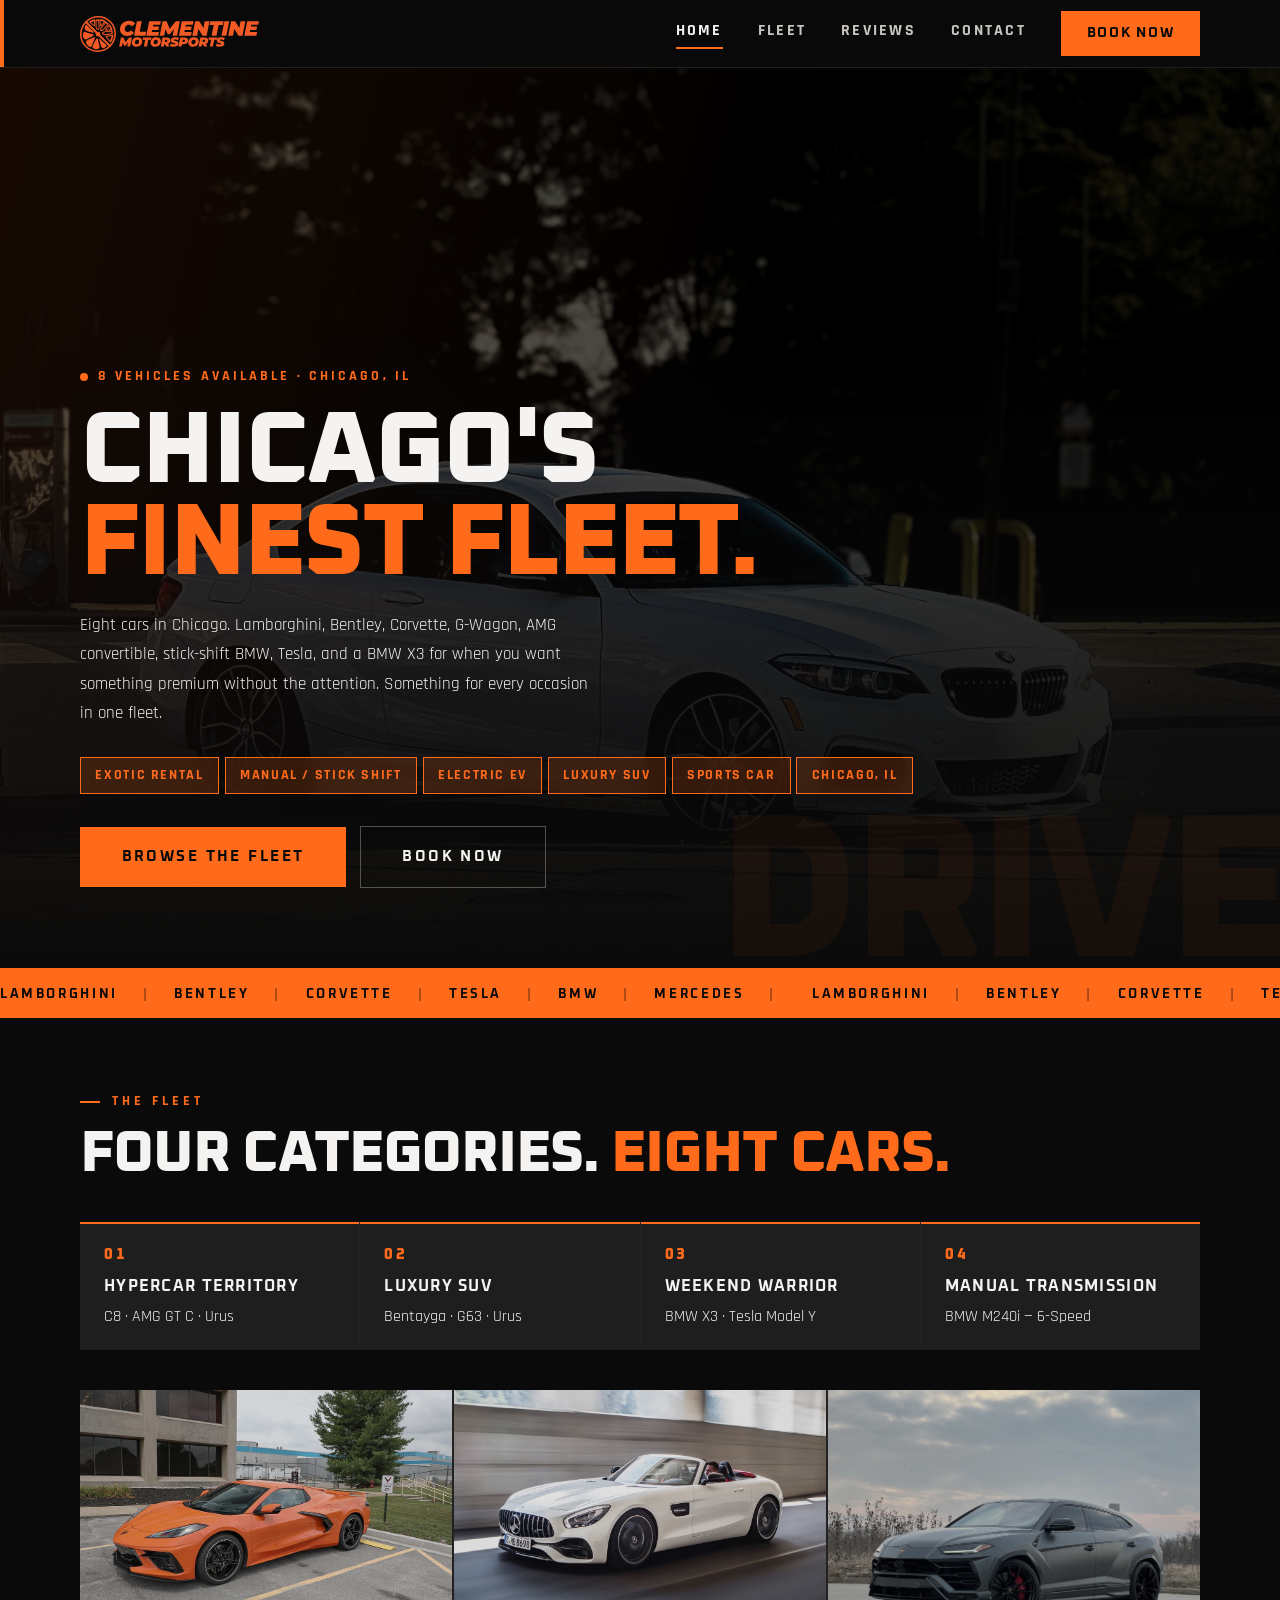
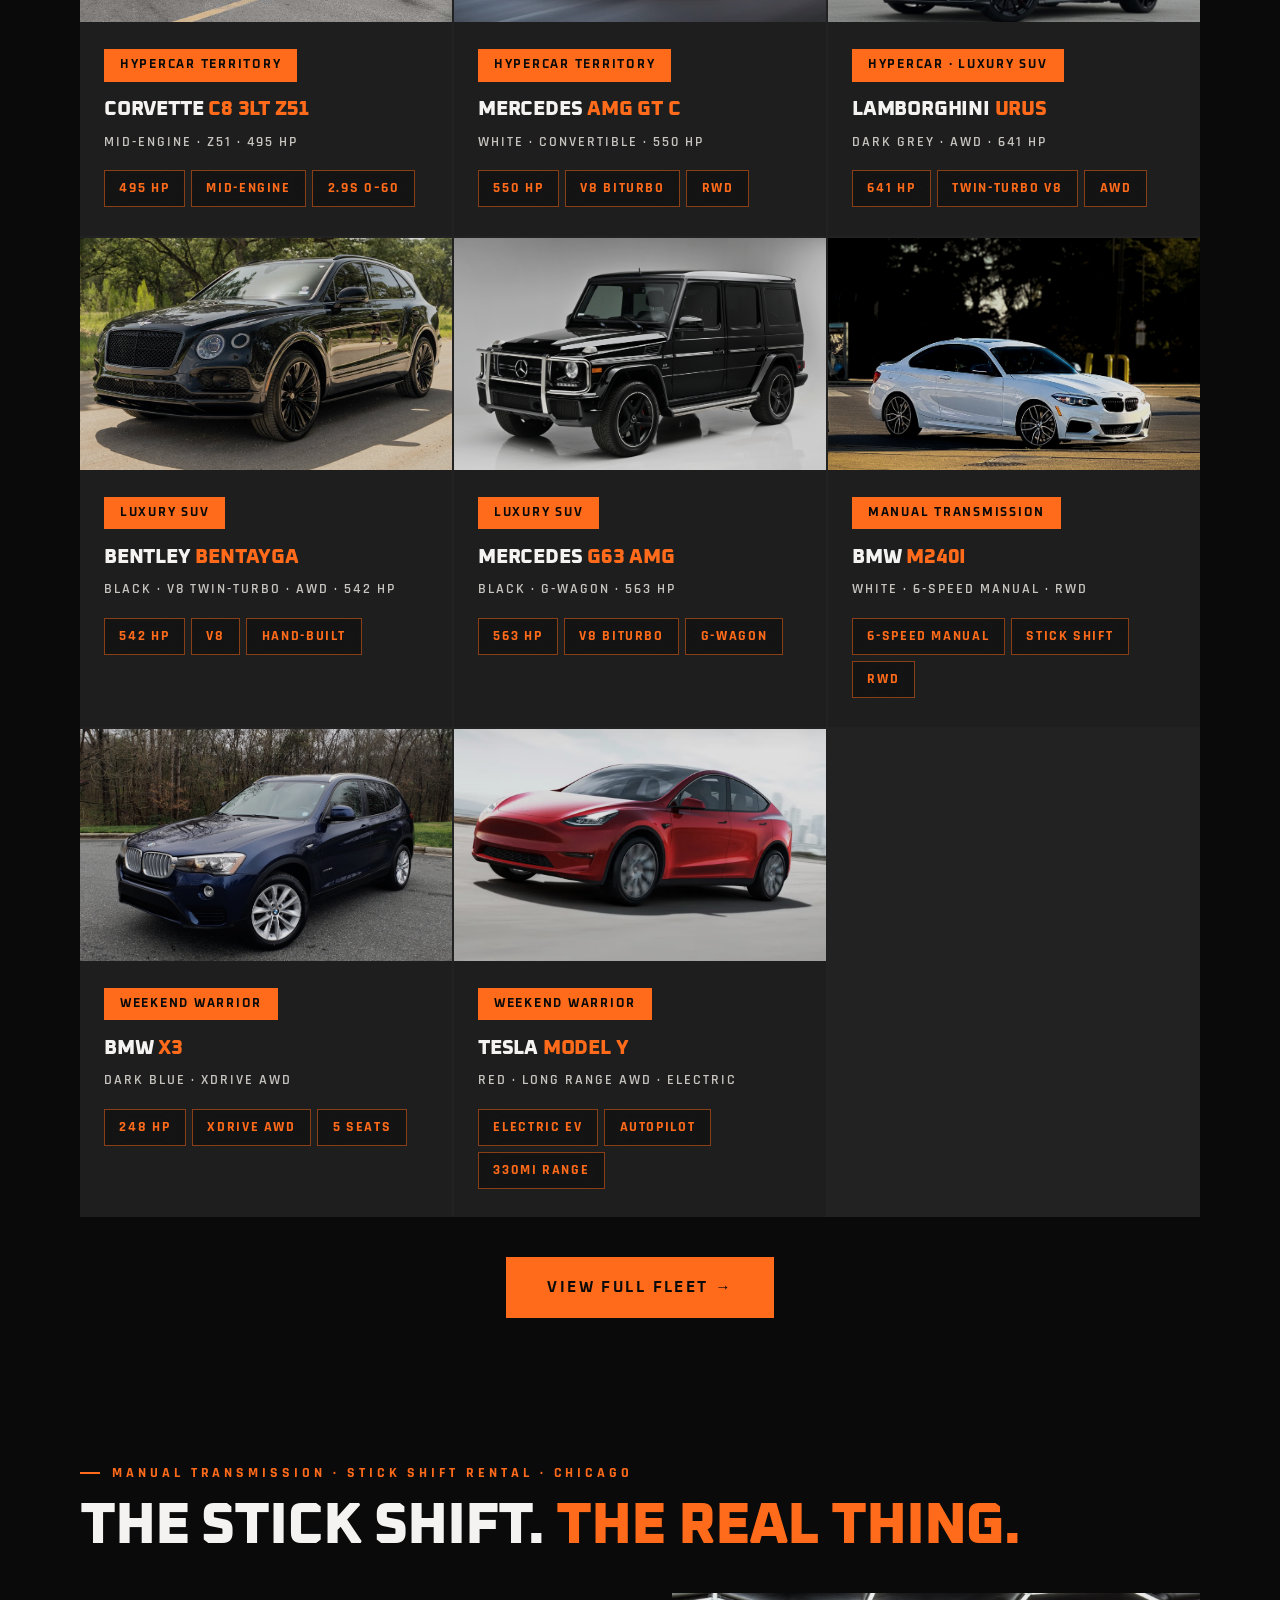
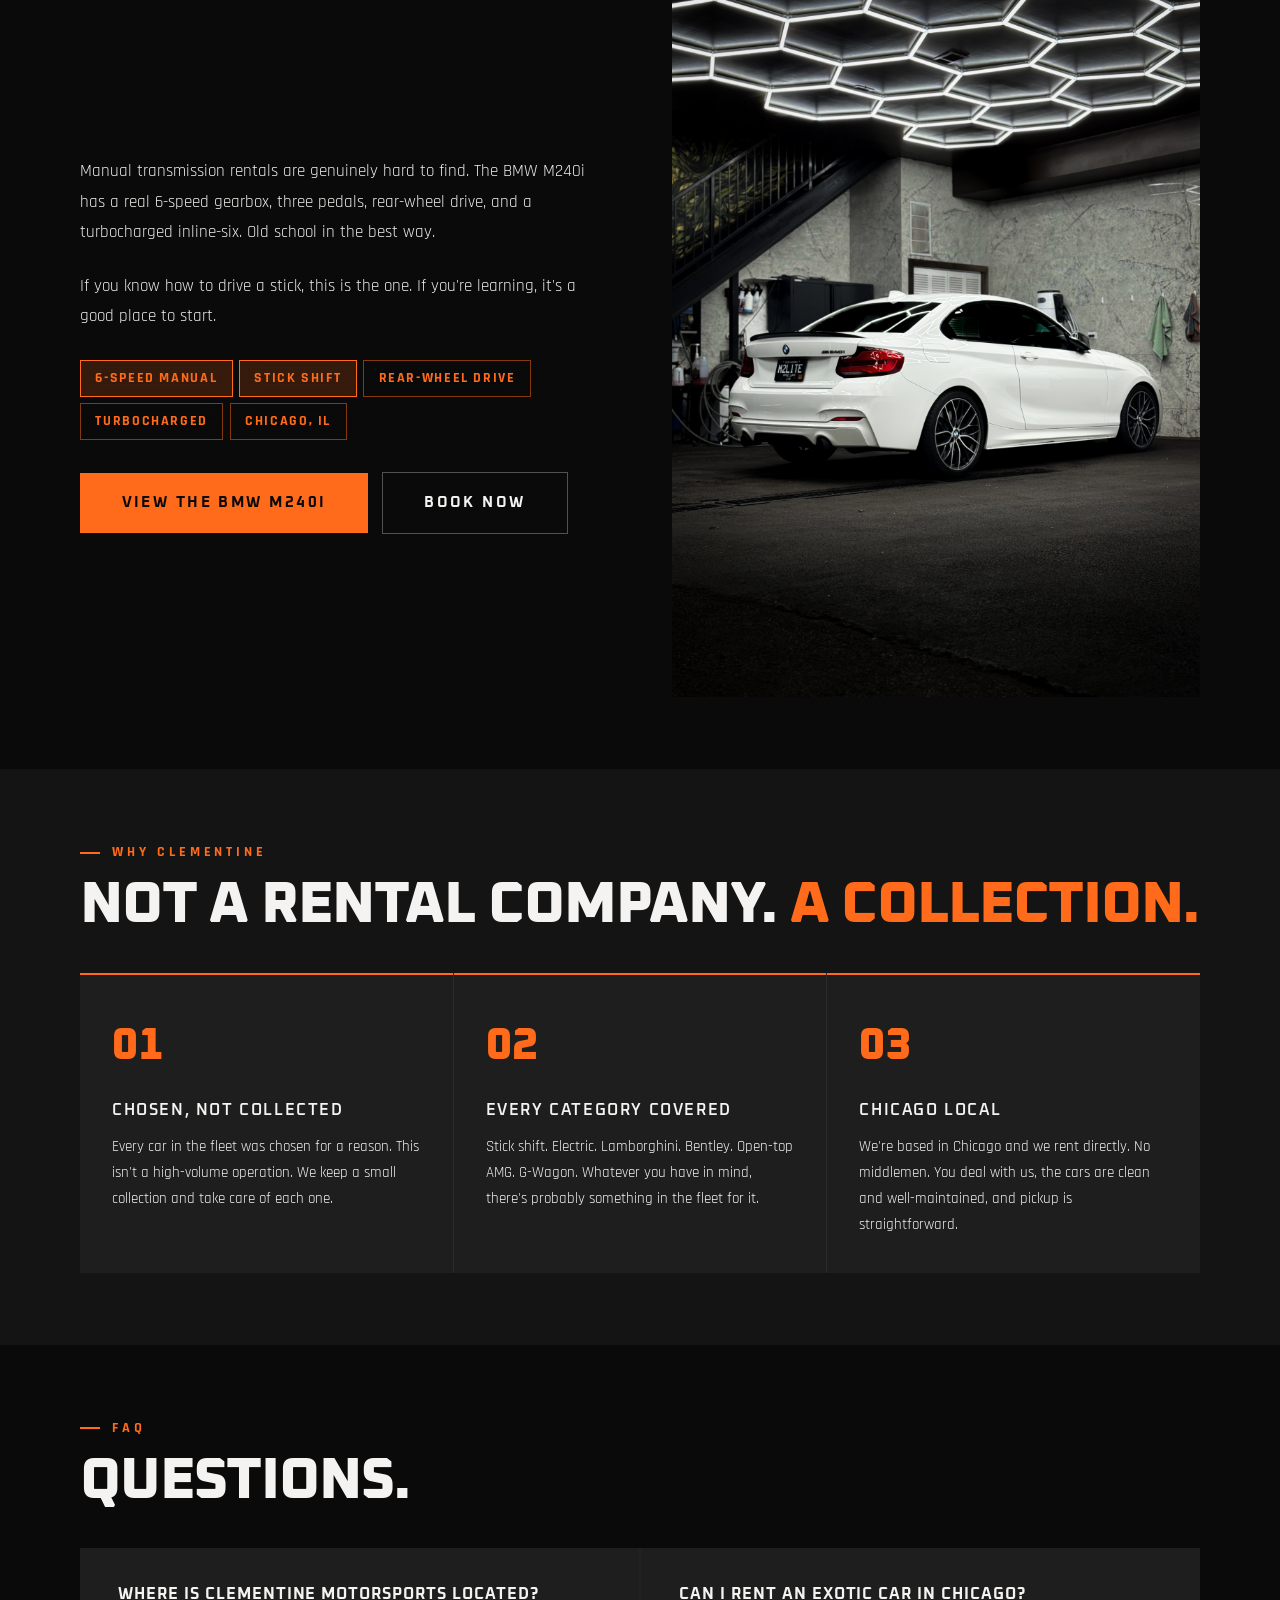
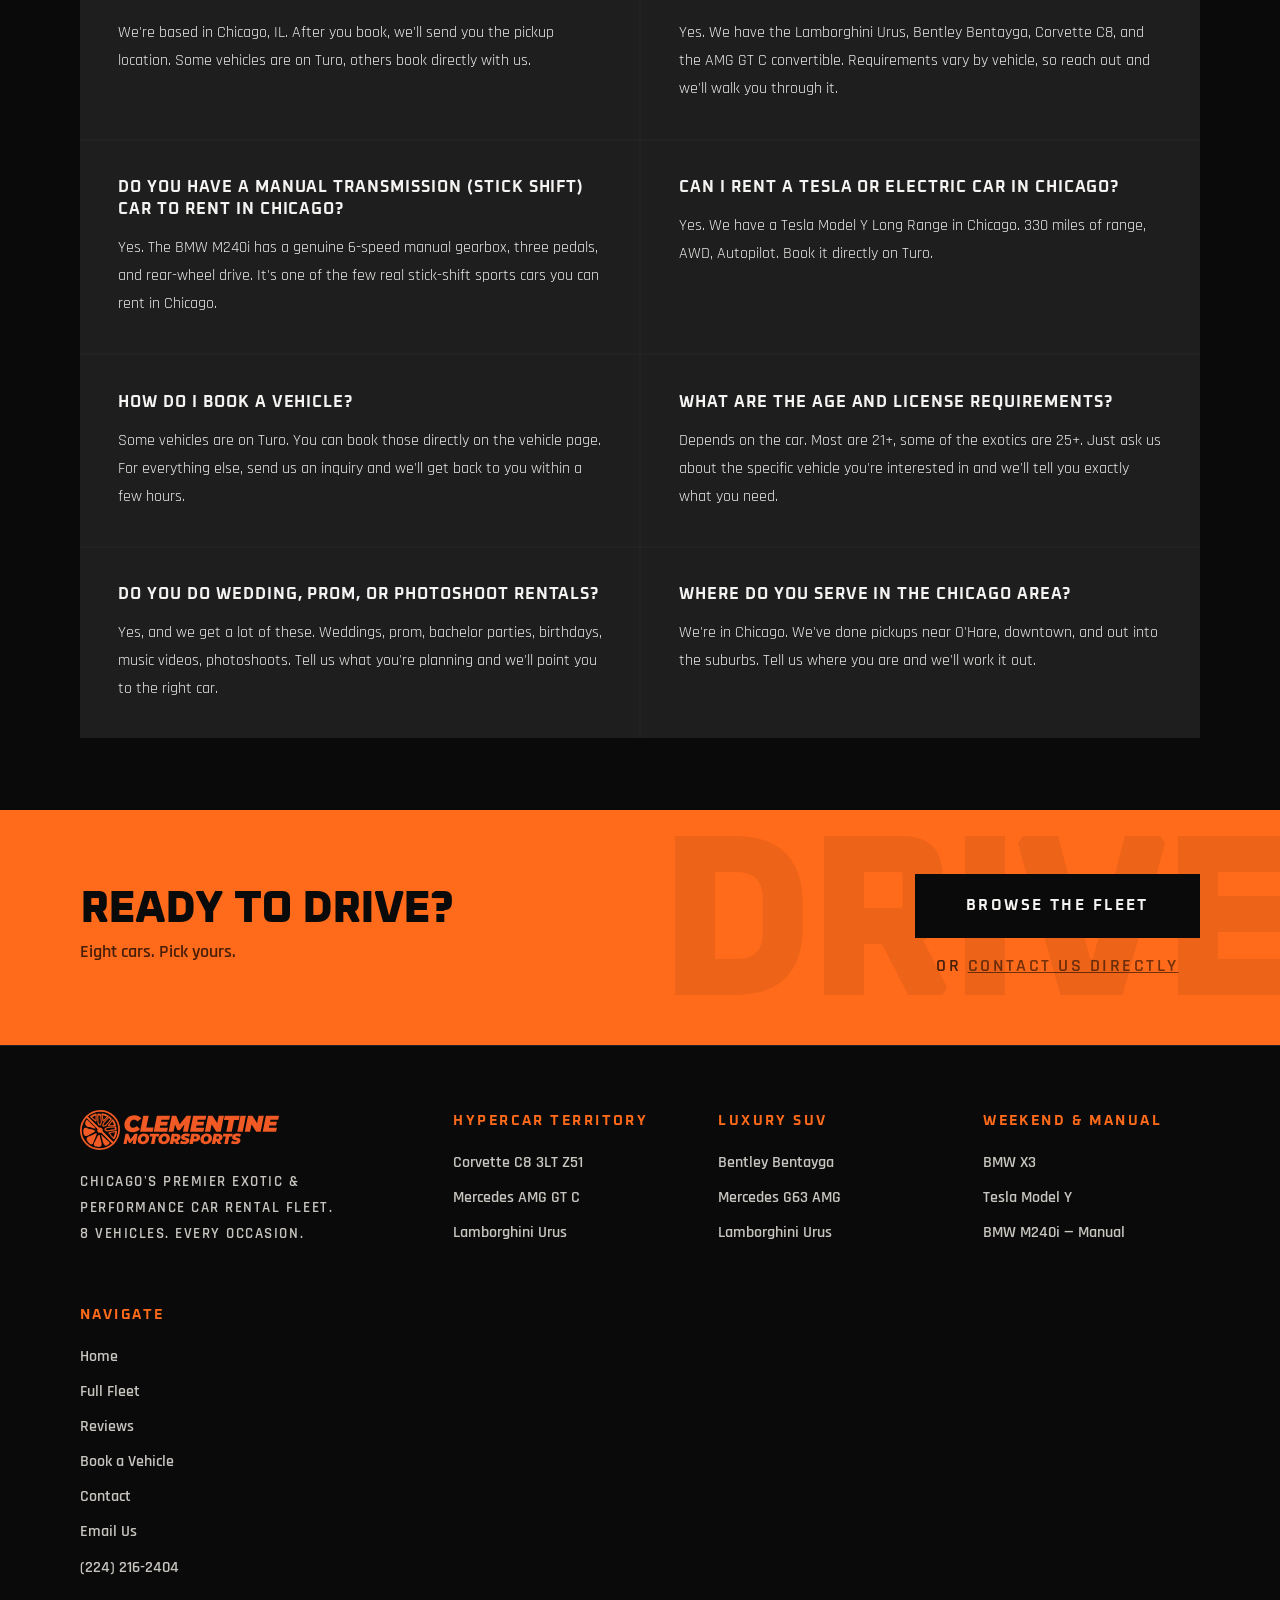
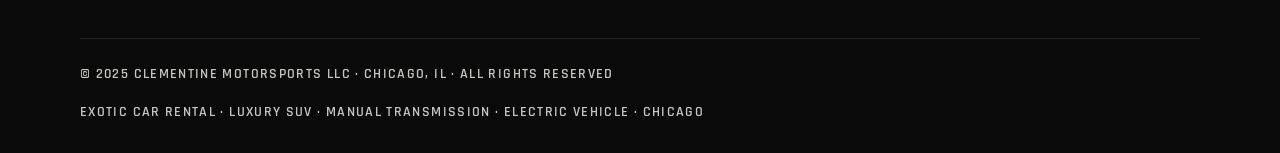
==== commit f67d3efc: "Replace 'low-key' in hero copy Co-Authored-By: Claude Sonnet 4.6 <noreply@anthropic.com>" ====
--- a/index.html
+++ b/index.html
@@ -67,7 +67,7 @@
       Chicago's<br /><span style="color:var(--clem);">Finest Fleet.</span>
     </h1>
     <p style="font-family:'Rajdhani',sans-serif;font-size:1.05rem;line-height:1.75;color:var(--body-text);max-width:520px;margin-bottom:1.8rem;">
-      Eight cars in Chicago. Lamborghini, Bentley, Corvette, G-Wagon, AMG convertible, stick-shift BMW, Tesla, and a BMW X3 for when you want to keep it low-key. Something for every occasion in one fleet.
+      Eight cars in Chicago. Lamborghini, Bentley, Corvette, G-Wagon, AMG convertible, stick-shift BMW, Tesla, and a BMW X3 for when you want something premium without the attention. Something for every occasion in one fleet.
     </p>
     <div style="display:flex;flex-wrap:wrap;gap:0.35rem;margin-bottom:2rem;">
       <span class="pill hi">Exotic Rental</span>
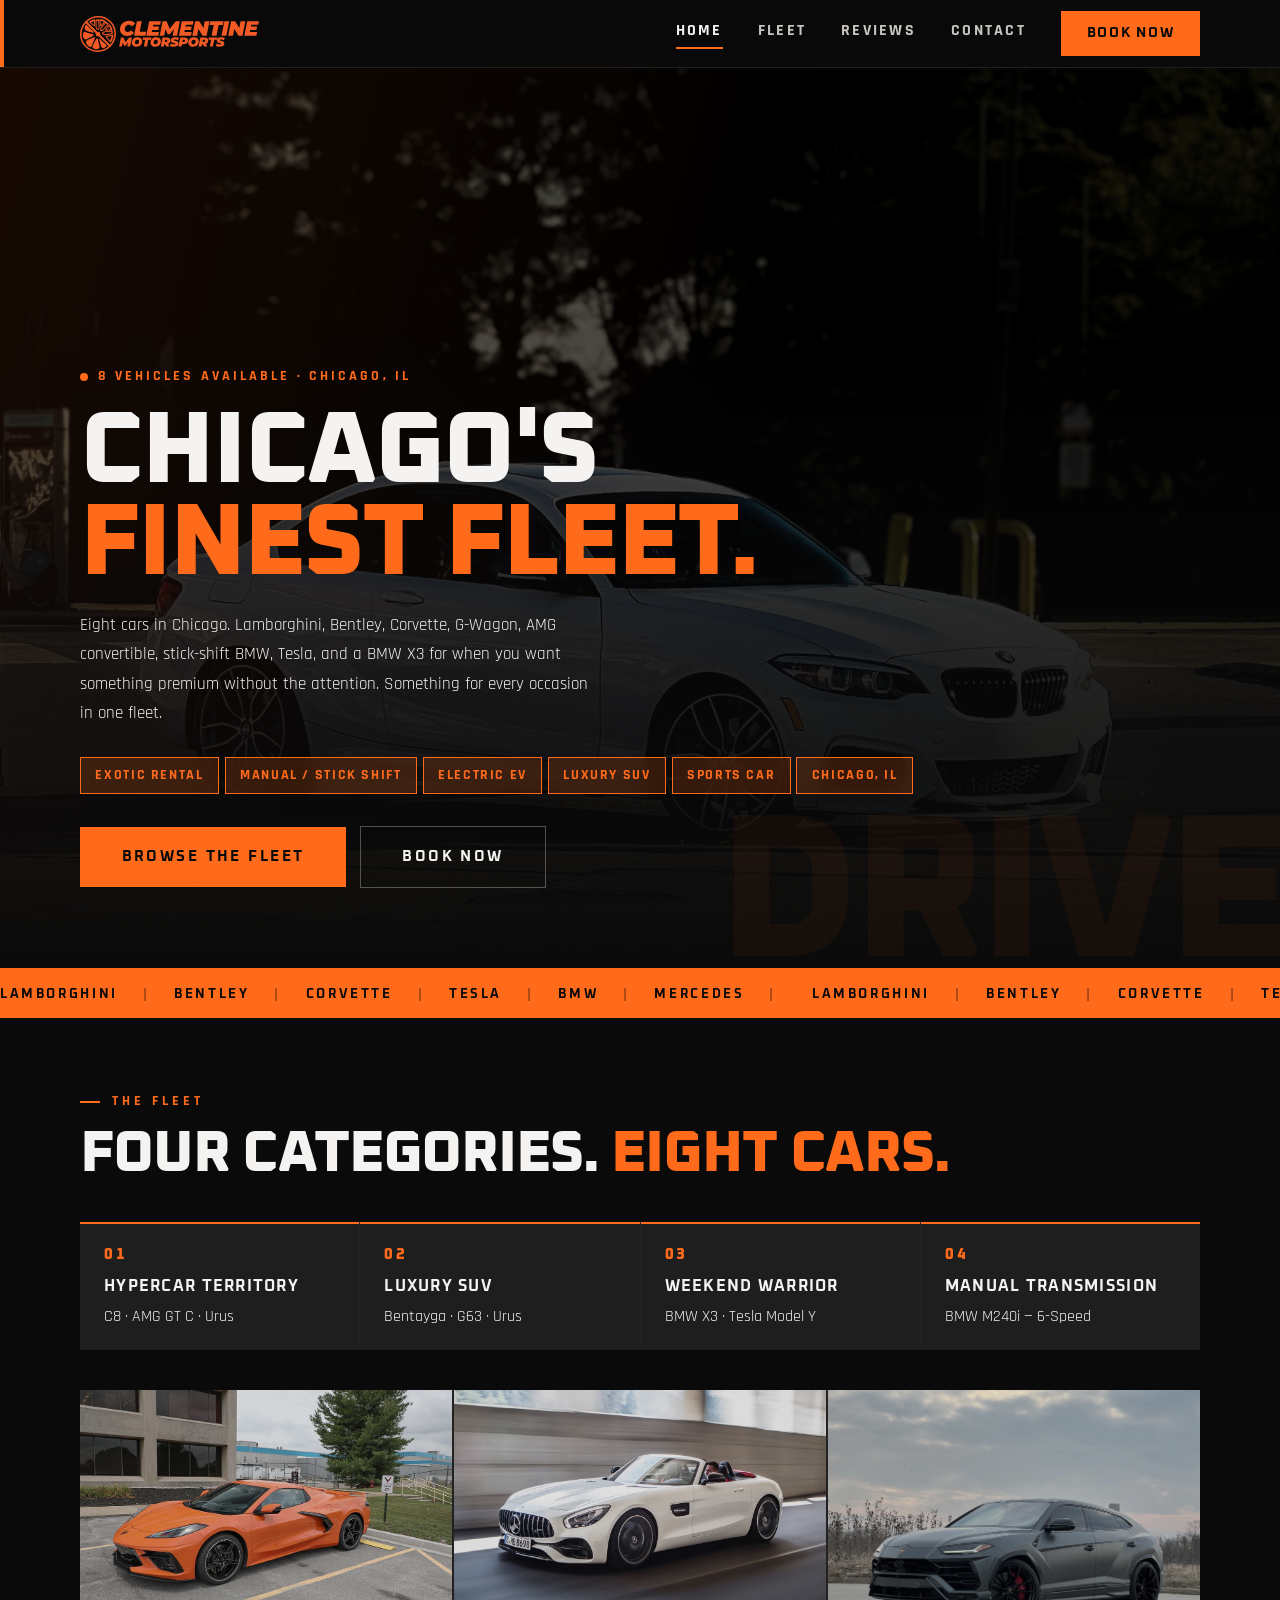
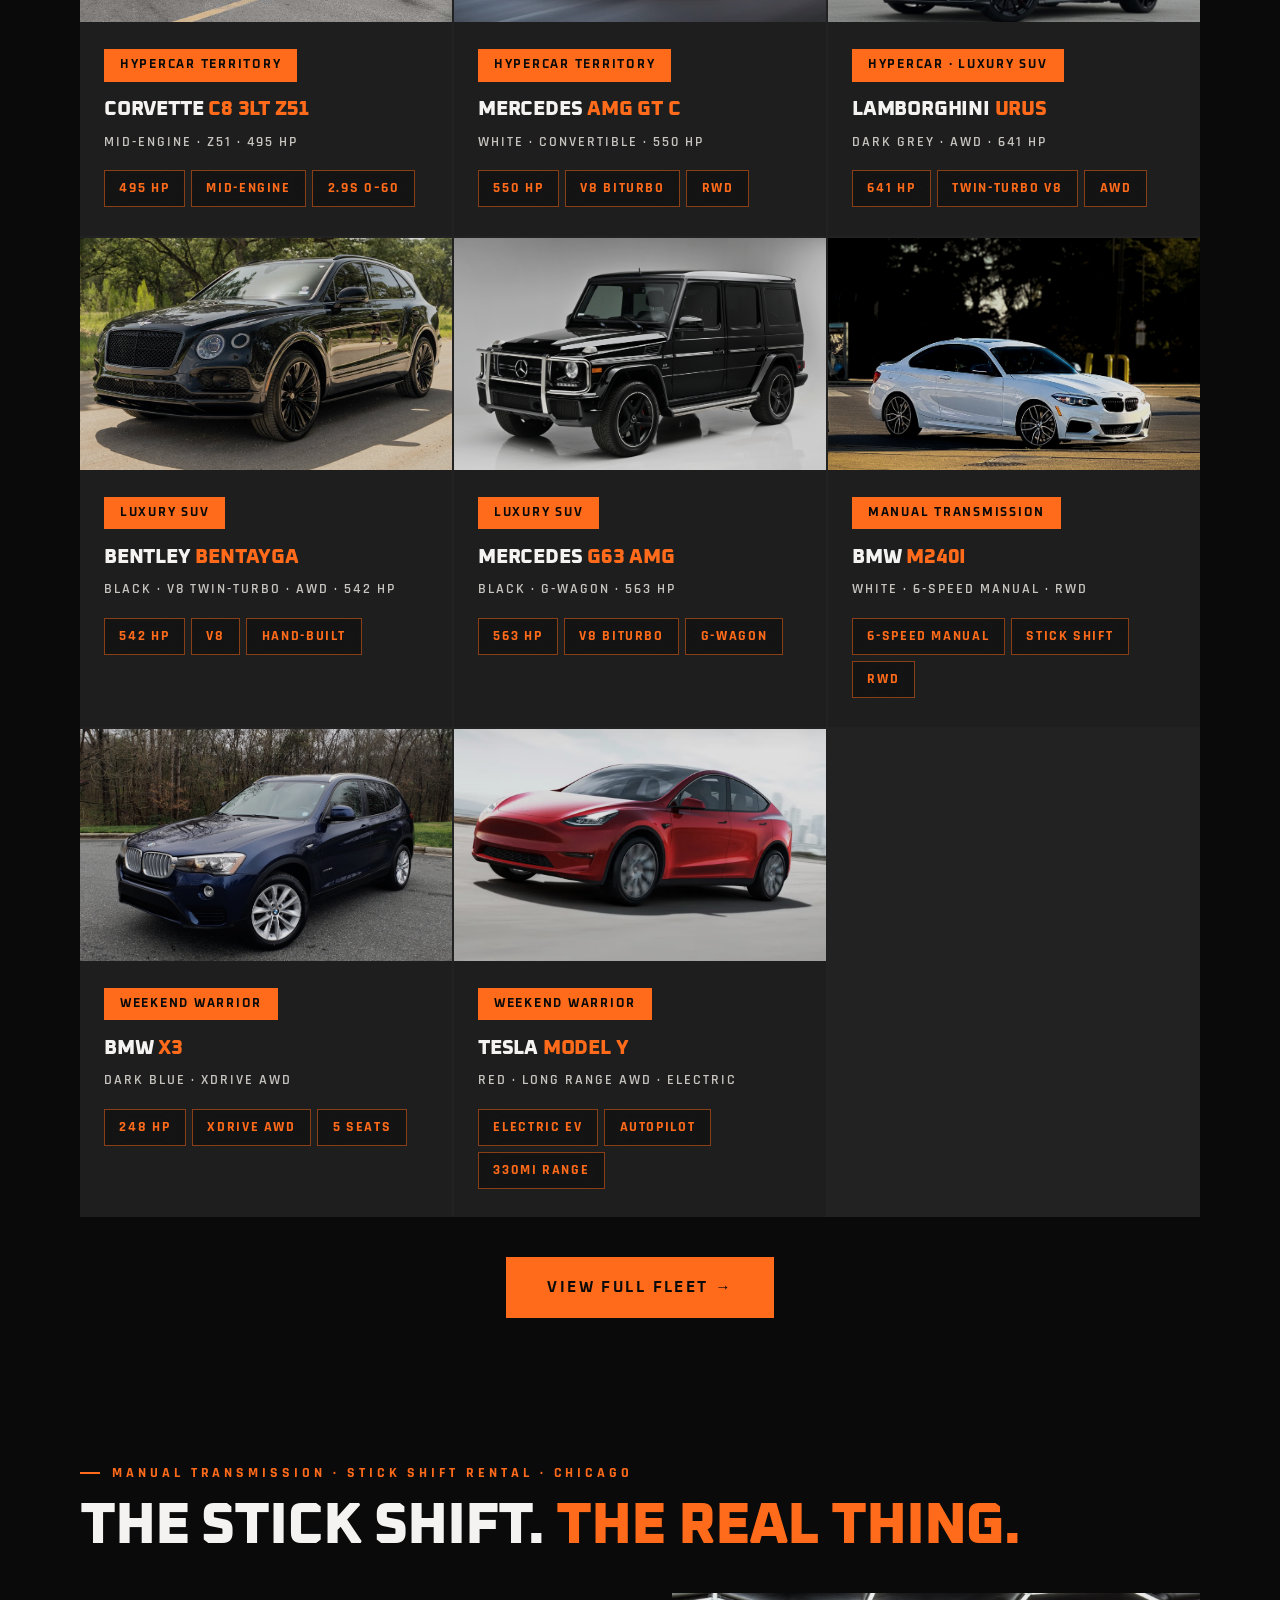
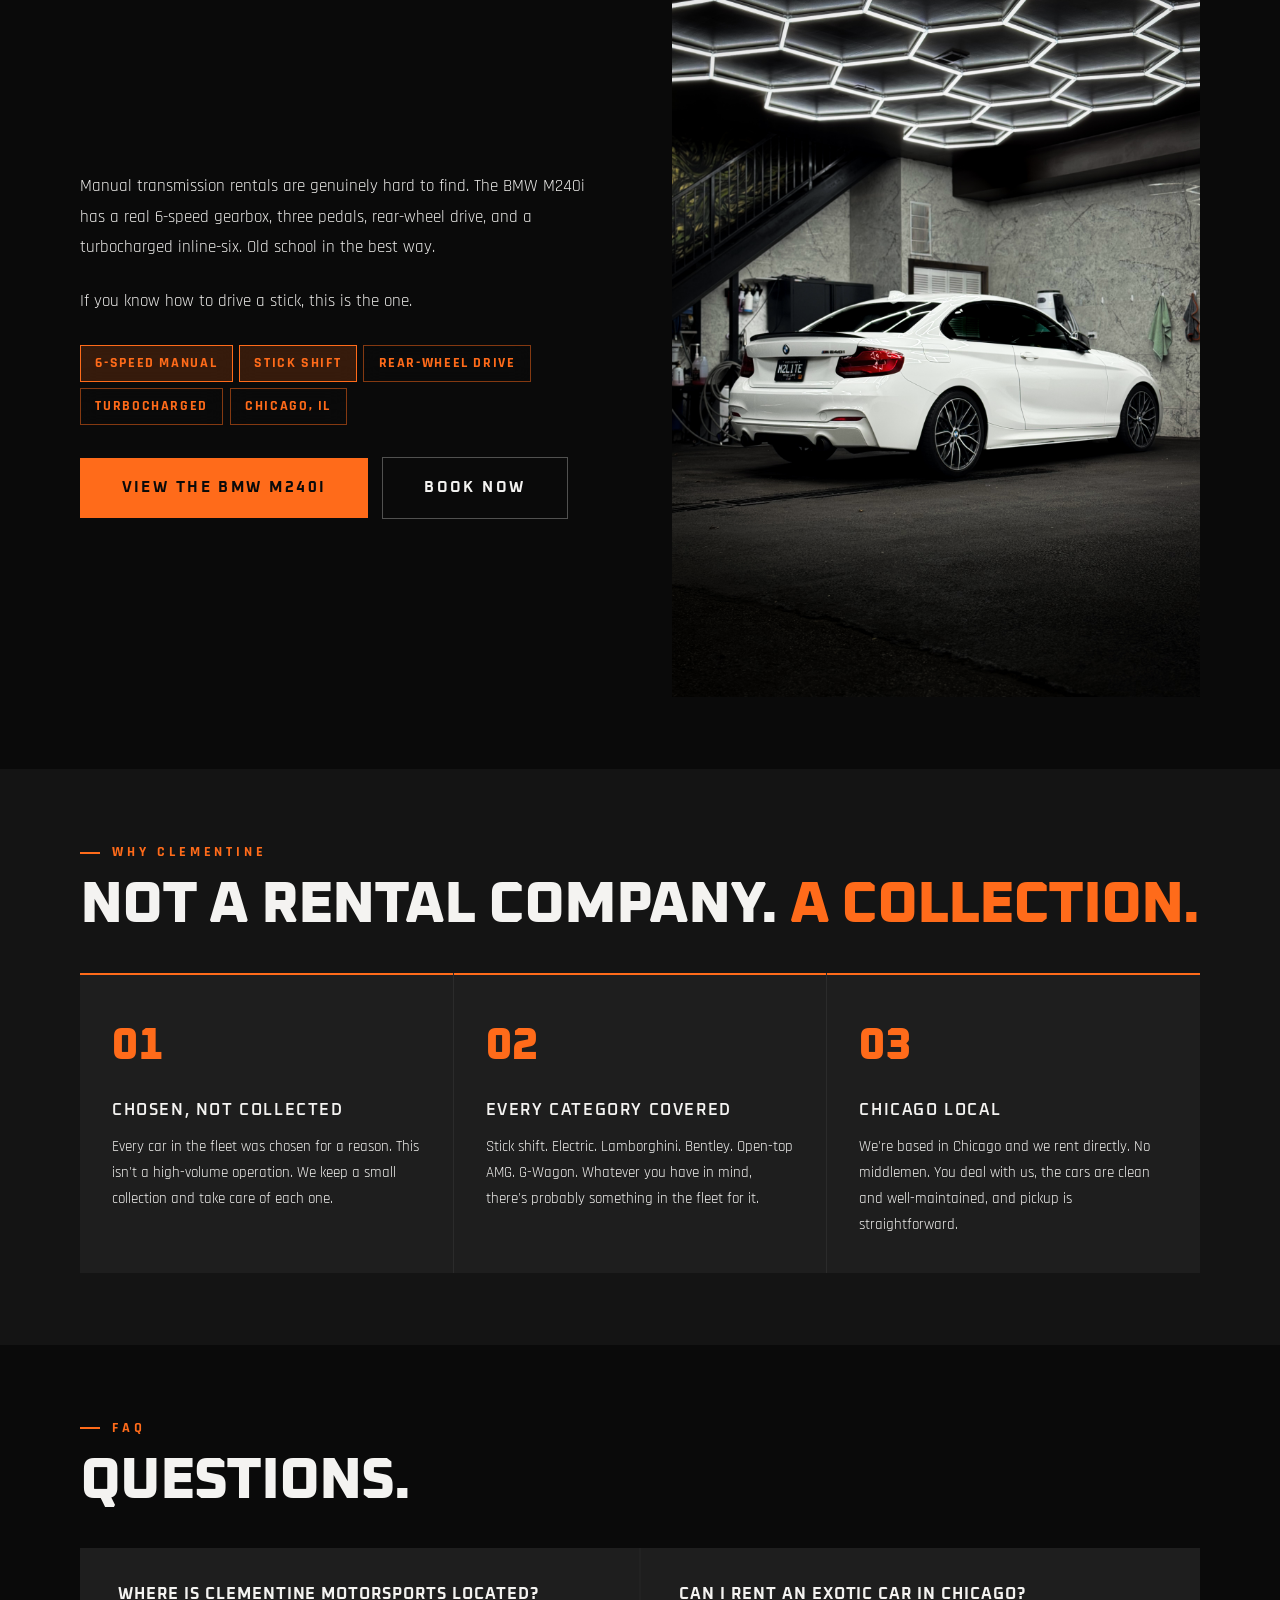
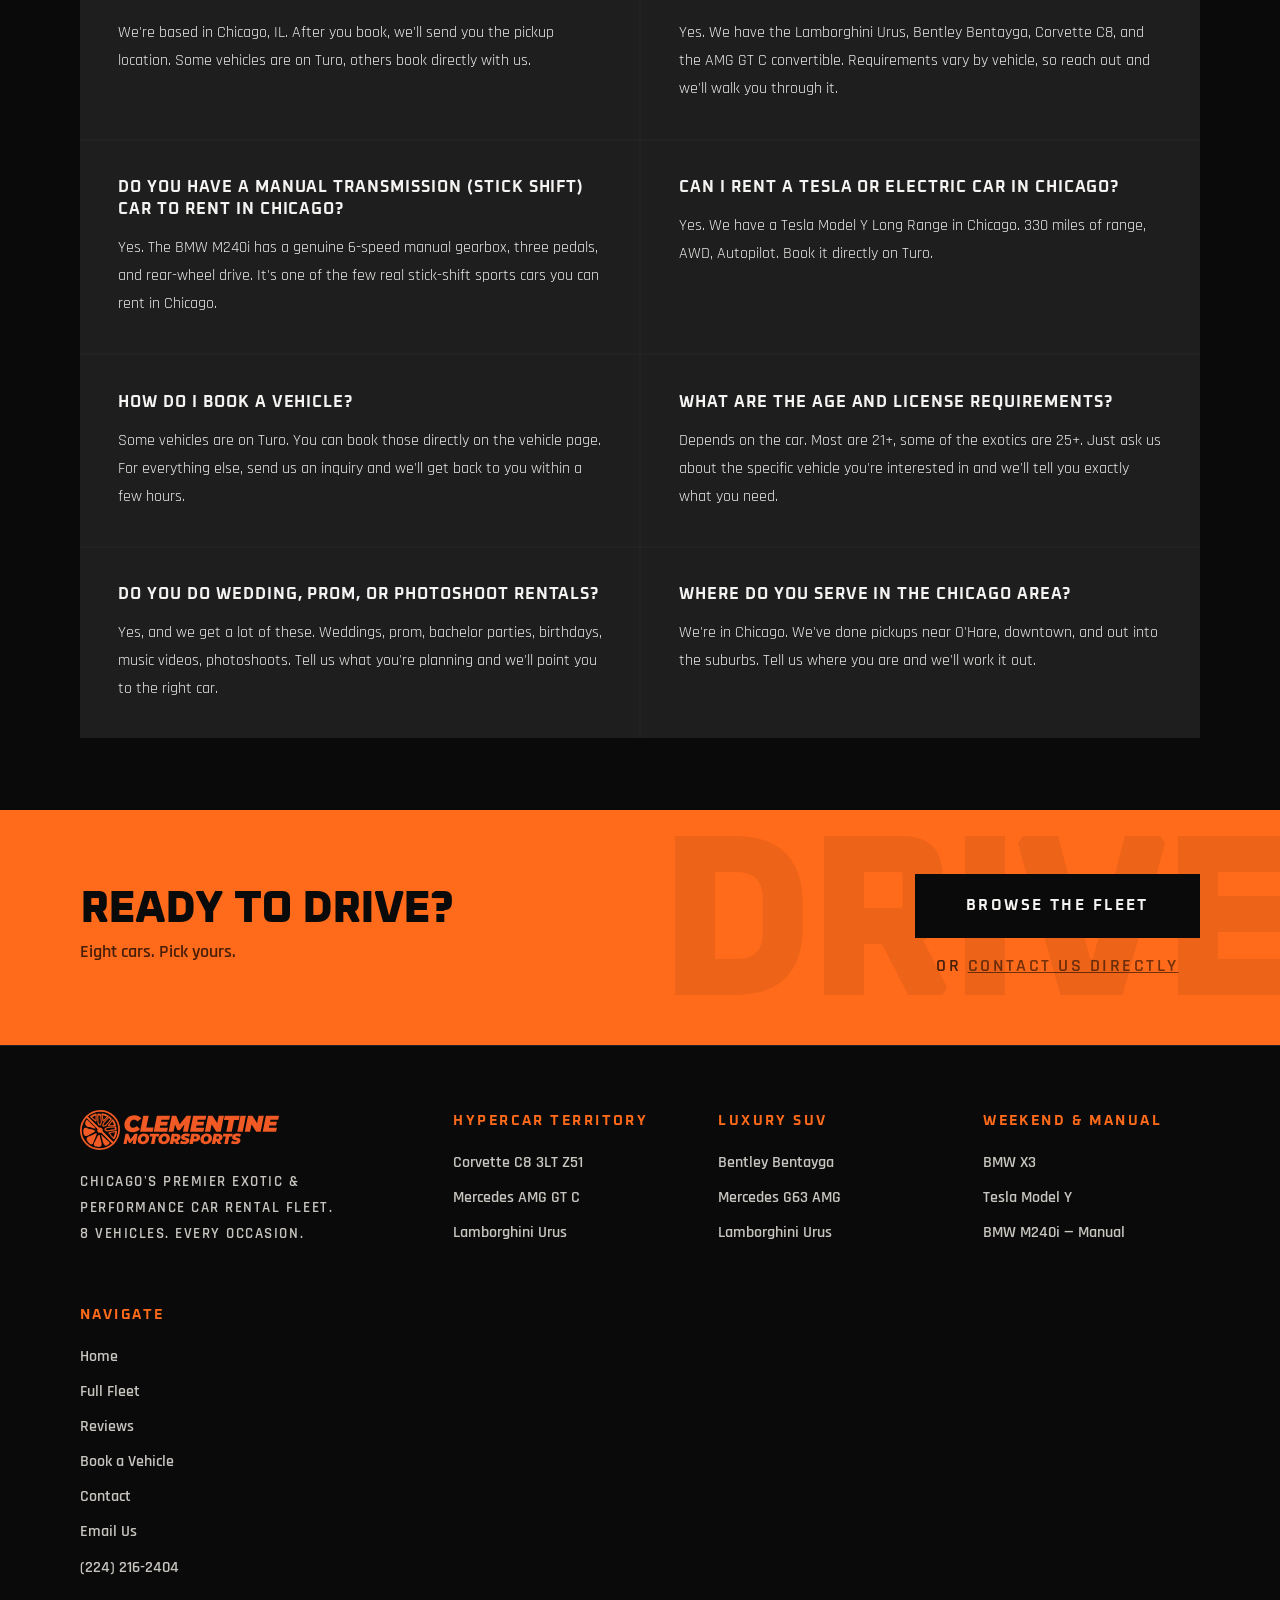
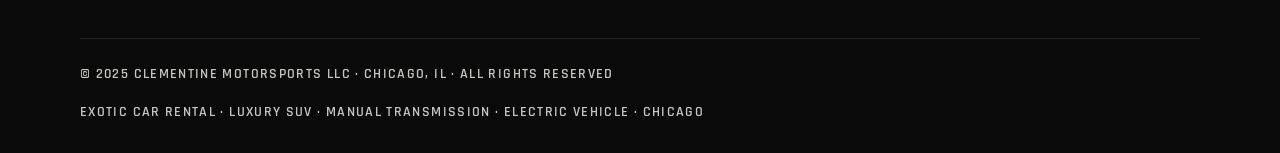
==== commit 0b9f760e: "Remove learn-stick-shift angle from copy and SEO keywords Co-Authored-By: Claude Sonnet 4.6 <noreply" ====
--- a/index.html
+++ b/index.html
@@ -4,7 +4,7 @@
   <meta charset="UTF-8" /><meta name="viewport" content="width=device-width, initial-scale=1.0" />
   <title>Clementine Motorsports | Exotic & Performance Car Rental Chicago, IL</title>
   <meta name="description" content="Clementine Motorsports — exotic, supercar &amp; luxury car rental Chicago IL. Lamborghini Urus, Corvette C8, G-Wagon G63, Bentley, AMG GT C, BMW M240i 6-speed manual stick shift, Tesla EV. Wedding, prom, photoshoot &amp; corporate rentals." />
-  <meta name="keywords" content="exotic car rental Chicago, luxury car rental Chicago, supercar rental Chicago, rent a sports car Chicago, elite car rentals Chicago IL, premium vehicle rental Chicagoland, manual transmission rental Chicago, stick shift car rental Chicago, rent a manual car Chicago, manual sports car rental Chicago, learn stick shift rental Chicago, rent a Lamborghini Chicago, Lamborghini Urus rental Chicago price, rent a Corvette Chicago, Corvette C8 rental Chicago, rent a G Wagon Chicago, Mercedes-AMG G63 rental Chicago, rent a Bentley Chicago, BMW rental Chicago, Tesla rental Chicago, rent a Tesla Chicago, luxury EV rental Chicago, wedding car rental Chicago exotic, prom car rental Chicago Lamborghini, bachelor party exotic car rental Chicago, birthday supercar rental Chicago, photoshoot car rental Chicago, corporate event exotic car rental Chicago, executive luxury car transport Chicago, exotic car rental Chicago O'Hare, luxury car rental downtown Chicago, daily exotic car rental rates Chicago, Clementine Motorsports" />
+  <meta name="keywords" content="exotic car rental Chicago, luxury car rental Chicago, supercar rental Chicago, rent a sports car Chicago, elite car rentals Chicago IL, premium vehicle rental Chicagoland, manual transmission rental Chicago, stick shift car rental Chicago, rent a manual car Chicago, manual sports car rental Chicago, rent a Lamborghini Chicago, Lamborghini Urus rental Chicago price, rent a Corvette Chicago, Corvette C8 rental Chicago, rent a G Wagon Chicago, Mercedes-AMG G63 rental Chicago, rent a Bentley Chicago, BMW rental Chicago, Tesla rental Chicago, rent a Tesla Chicago, luxury EV rental Chicago, wedding car rental Chicago exotic, prom car rental Chicago Lamborghini, bachelor party exotic car rental Chicago, birthday supercar rental Chicago, photoshoot car rental Chicago, corporate event exotic car rental Chicago, executive luxury car transport Chicago, exotic car rental Chicago O'Hare, luxury car rental downtown Chicago, daily exotic car rental rates Chicago, Clementine Motorsports" />
   <link rel="canonical" href="https://clementinemotorsports.com/" />
   <link rel="icon" href="./assets/icon-orange.svg" type="image/svg+xml" />
   <meta property="og:title" content="Clementine Motorsports | Exotic Car Rental Chicago" />
@@ -212,7 +212,7 @@
         Manual transmission rentals are genuinely hard to find. The BMW M240i has a real 6-speed gearbox, three pedals, rear-wheel drive, and a turbocharged inline-six. Old school in the best way.
       </p>
       <p style="font-family:'Rajdhani',sans-serif;font-size:1.05rem;line-height:1.8;color:var(--text);margin-bottom:1.8rem;">
-        If you know how to drive a stick, this is the one. If you're learning, it's a good place to start.
+        If you know how to drive a stick, this is the one.
       </p>
       <div style="display:flex;flex-wrap:wrap;gap:0.4rem;margin-bottom:2rem;">
         <span class="pill hi">6-Speed Manual</span>
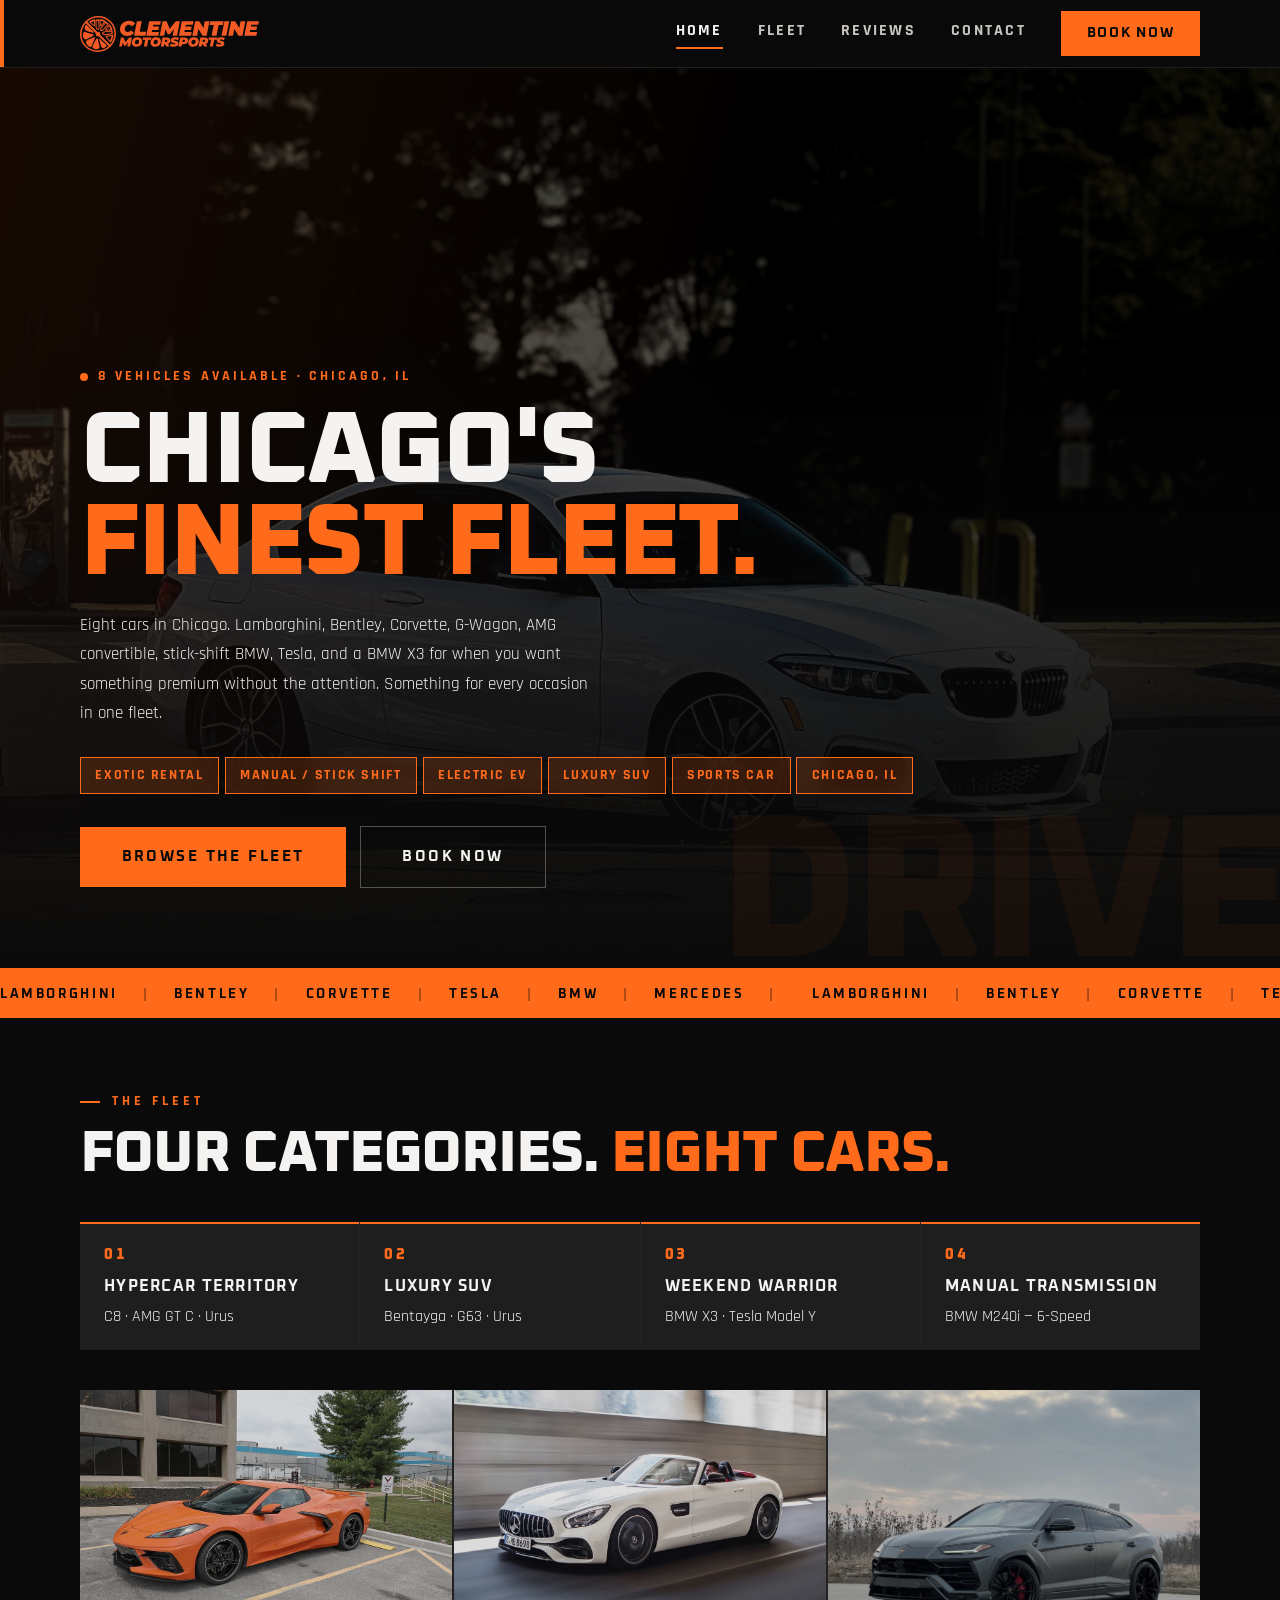
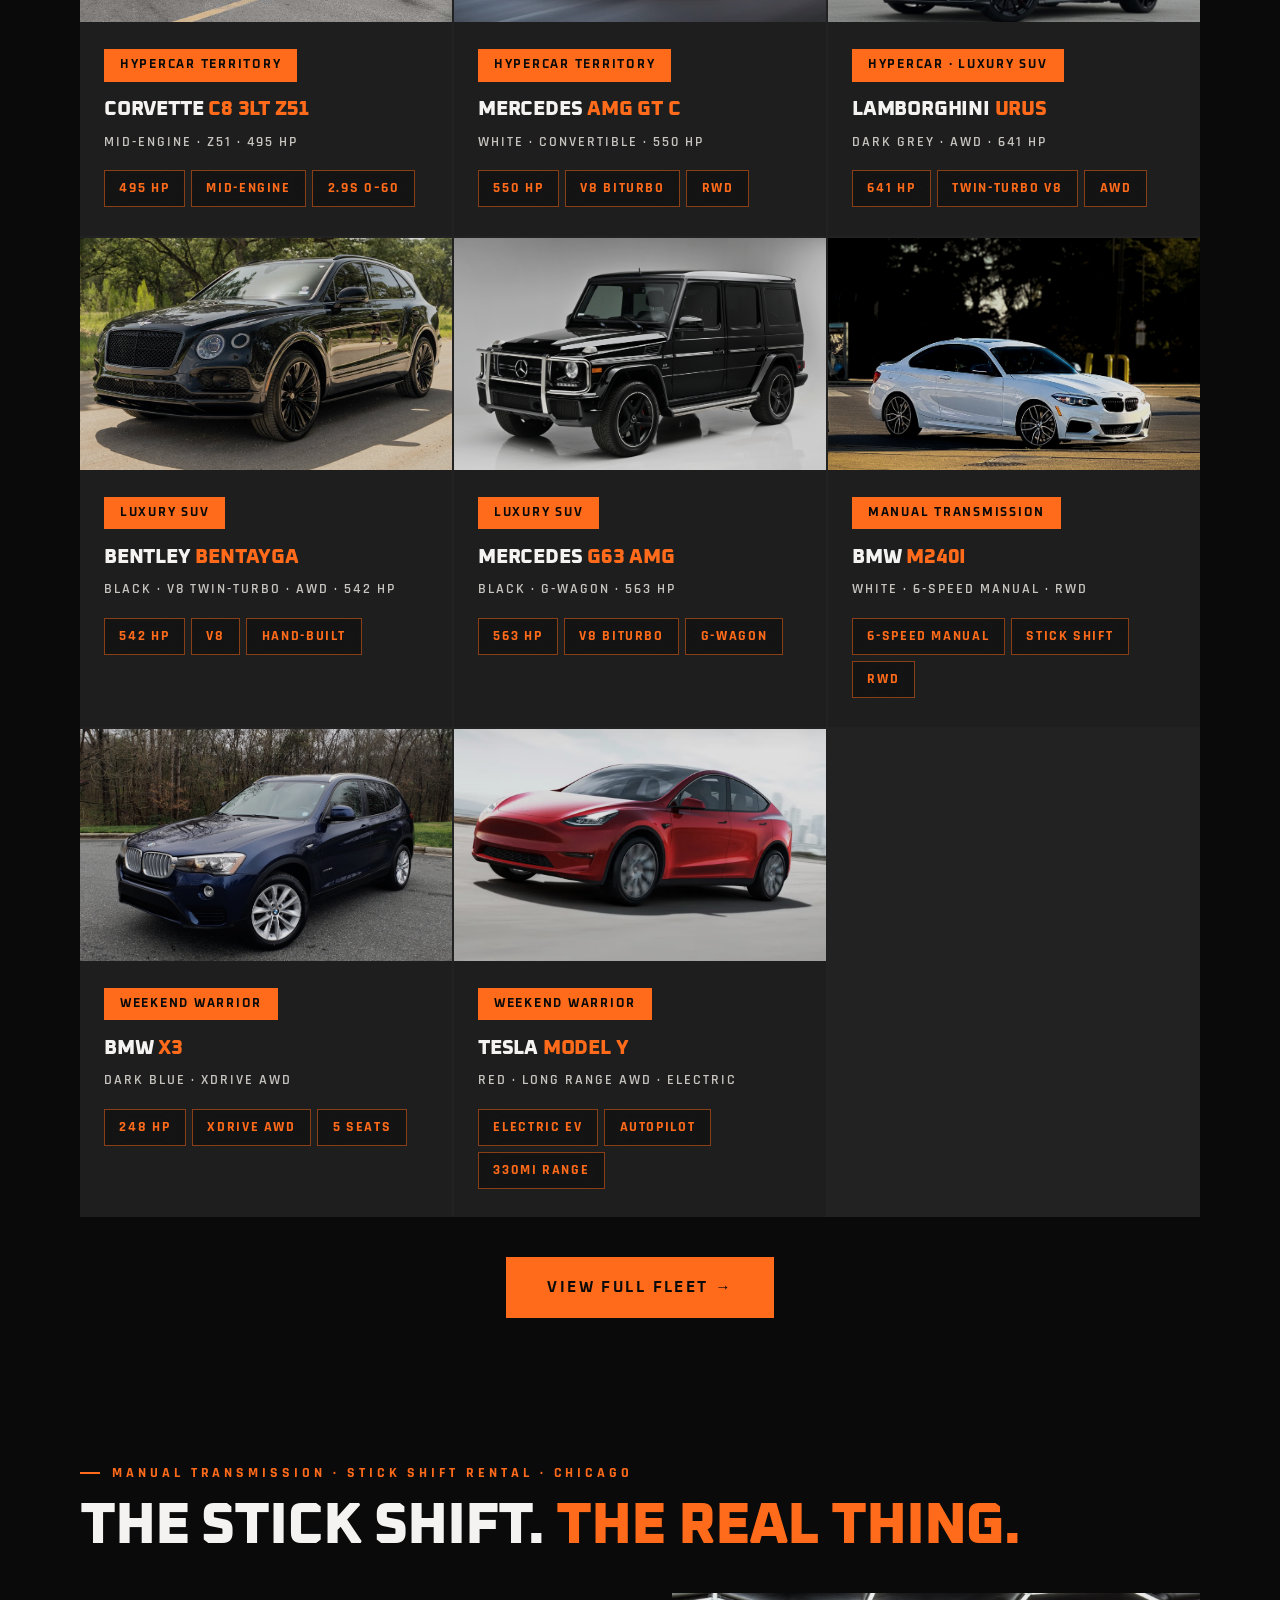
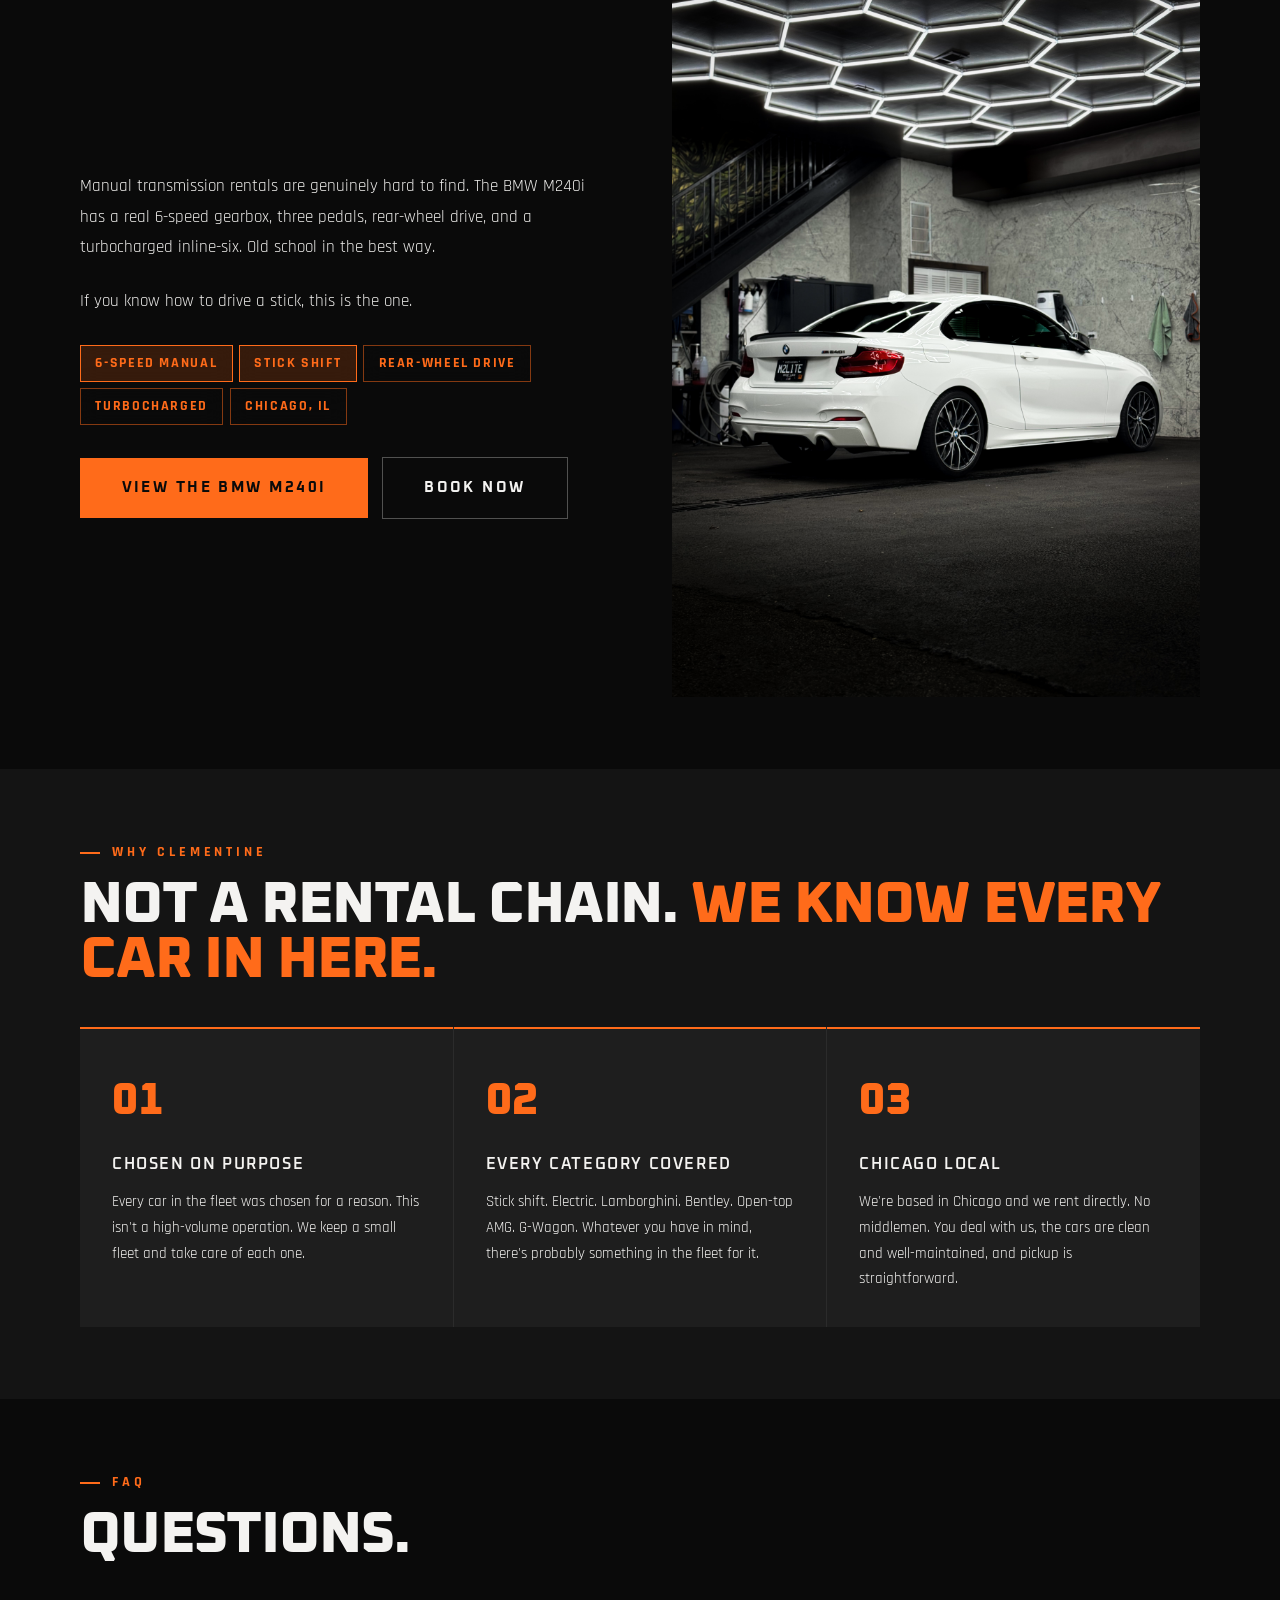
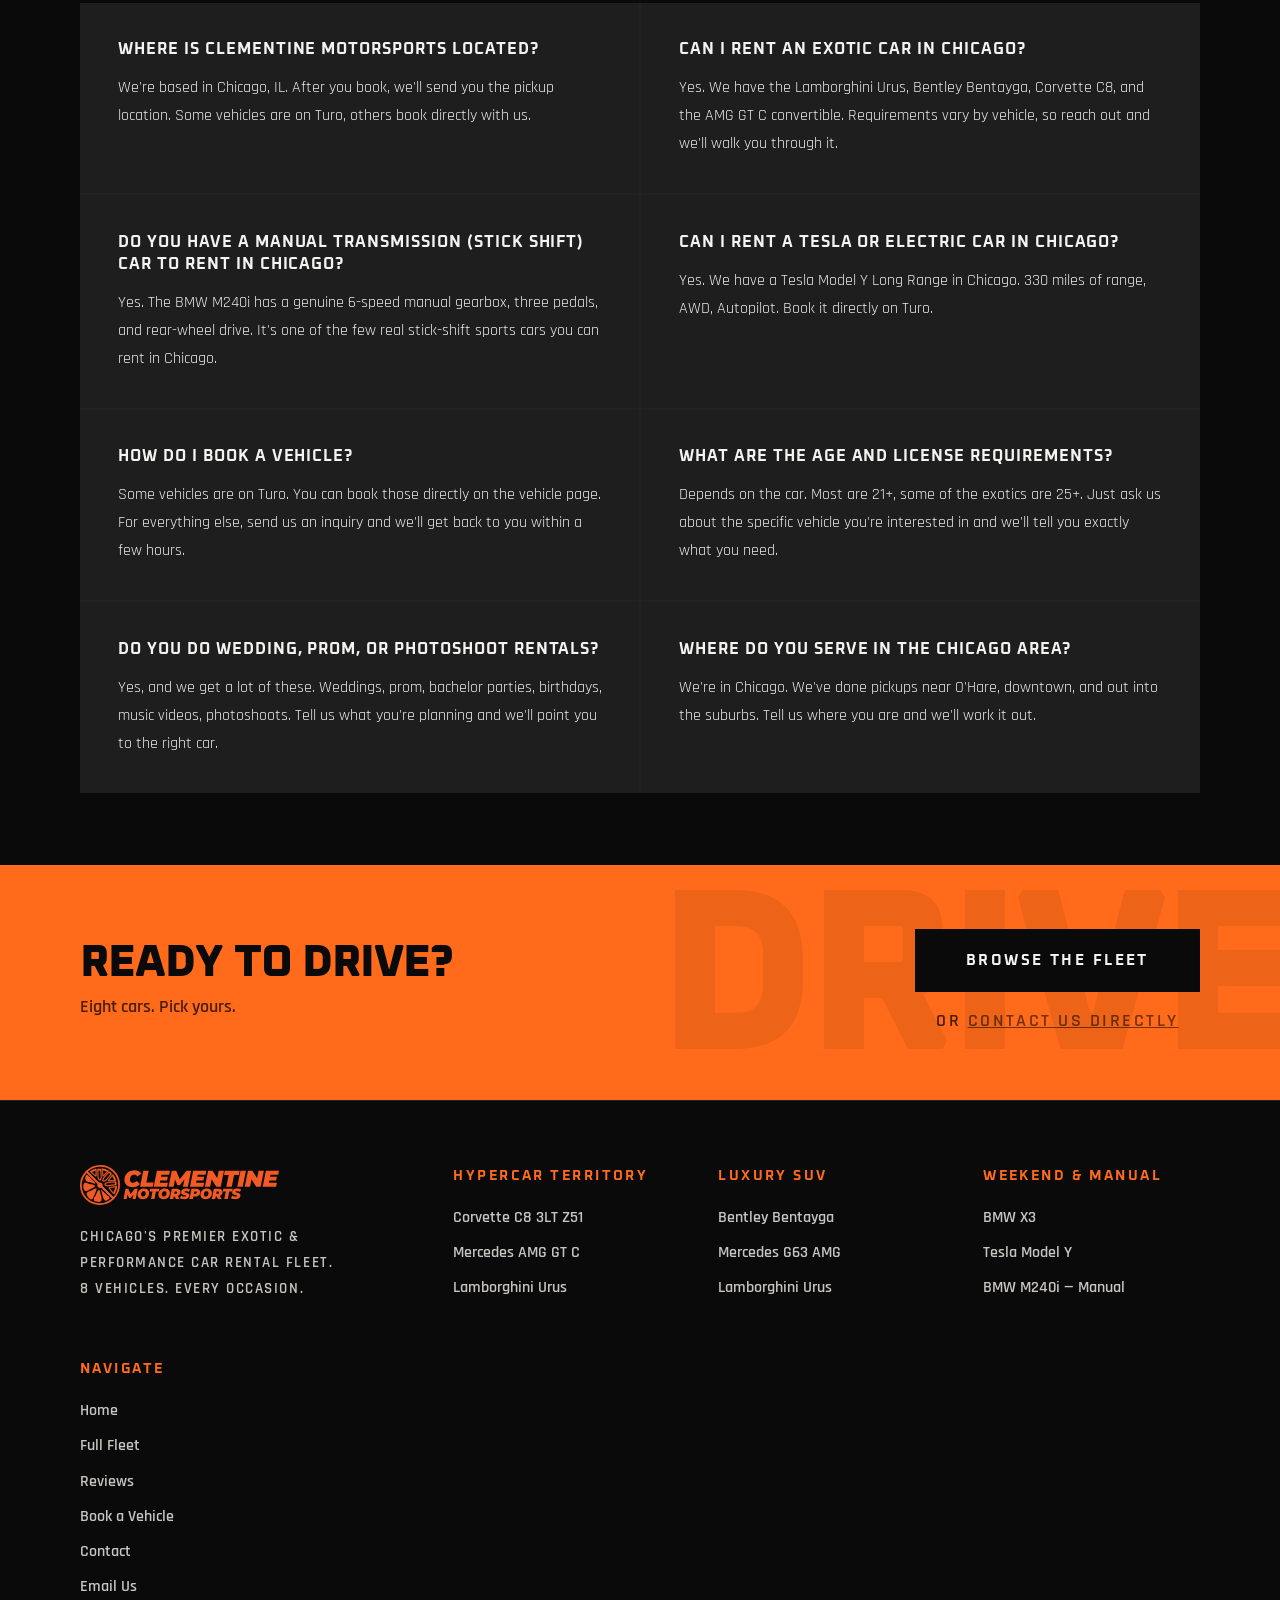
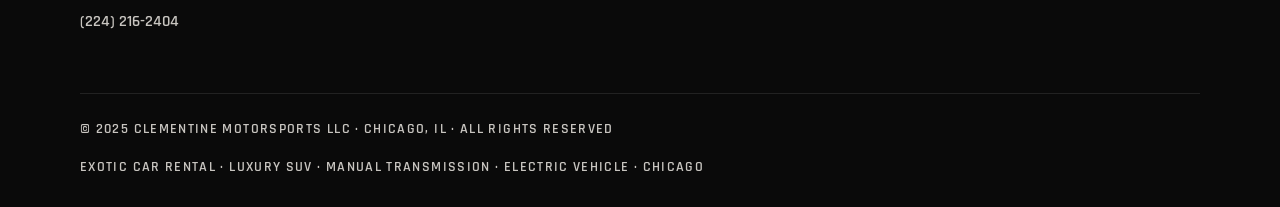
==== commit 1643a65d: "Rewrite 'collection' copy on homepage h2: 'Not a rental company. A collection.' → 'Not a rental chai" ====
--- a/index.html
+++ b/index.html
@@ -237,12 +237,12 @@
 <!-- WHY US -->
 <section class="sec-dark fade-up">
   <p class="sec-label">Why Clementine</p>
-  <h2>Not a rental company. <span class="o">A collection.</span></h2>
+  <h2>Not a rental chain. <span class="o">We know every car in here.</span></h2>
   <div class="why-grid">
     <div class="why-card">
       <div class="why-num">01</div>
-      <h3>Chosen, Not Collected</h3>
-      <p>Every car in the fleet was chosen for a reason. This isn't a high-volume operation. We keep a small collection and take care of each one.</p>
+      <h3>Chosen on Purpose</h3>
+      <p>Every car in the fleet was chosen for a reason. This isn't a high-volume operation. We keep a small fleet and take care of each one.</p>
     </div>
     <div class="why-card">
       <div class="why-num">02</div>
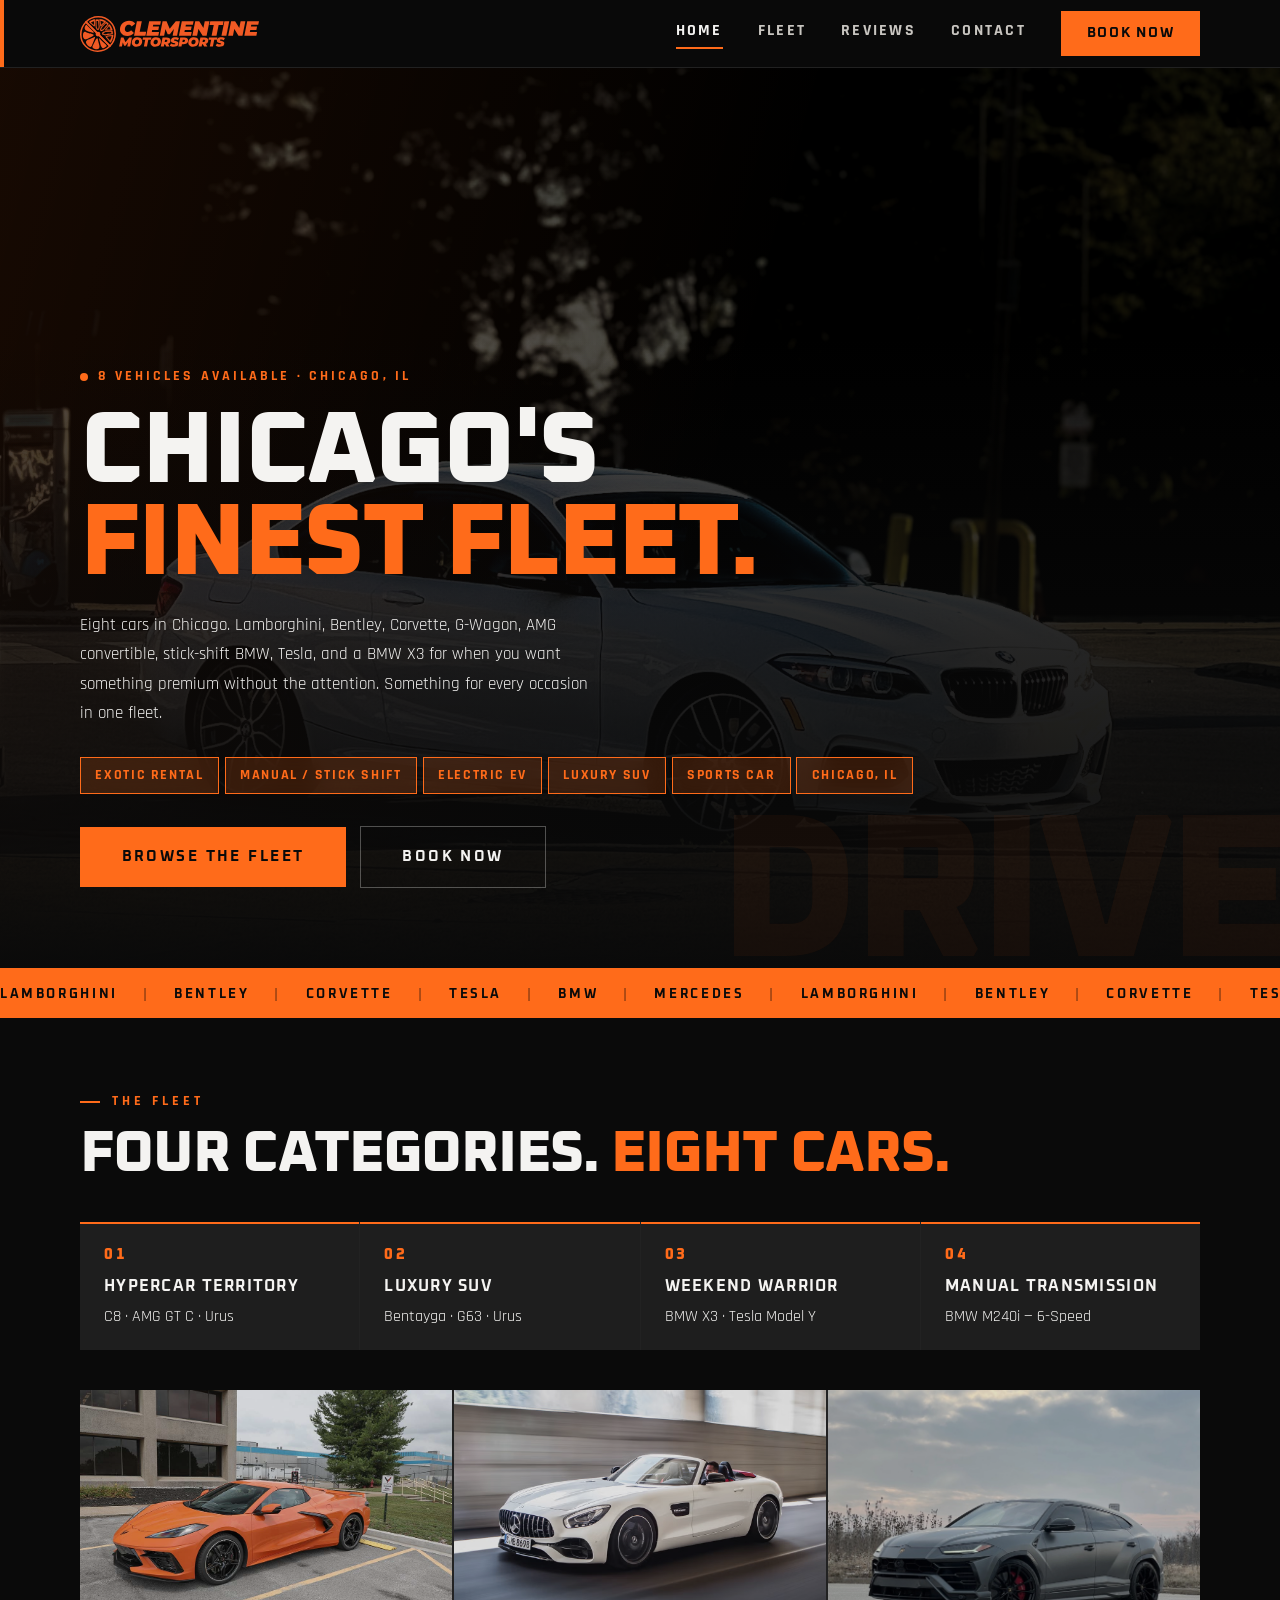
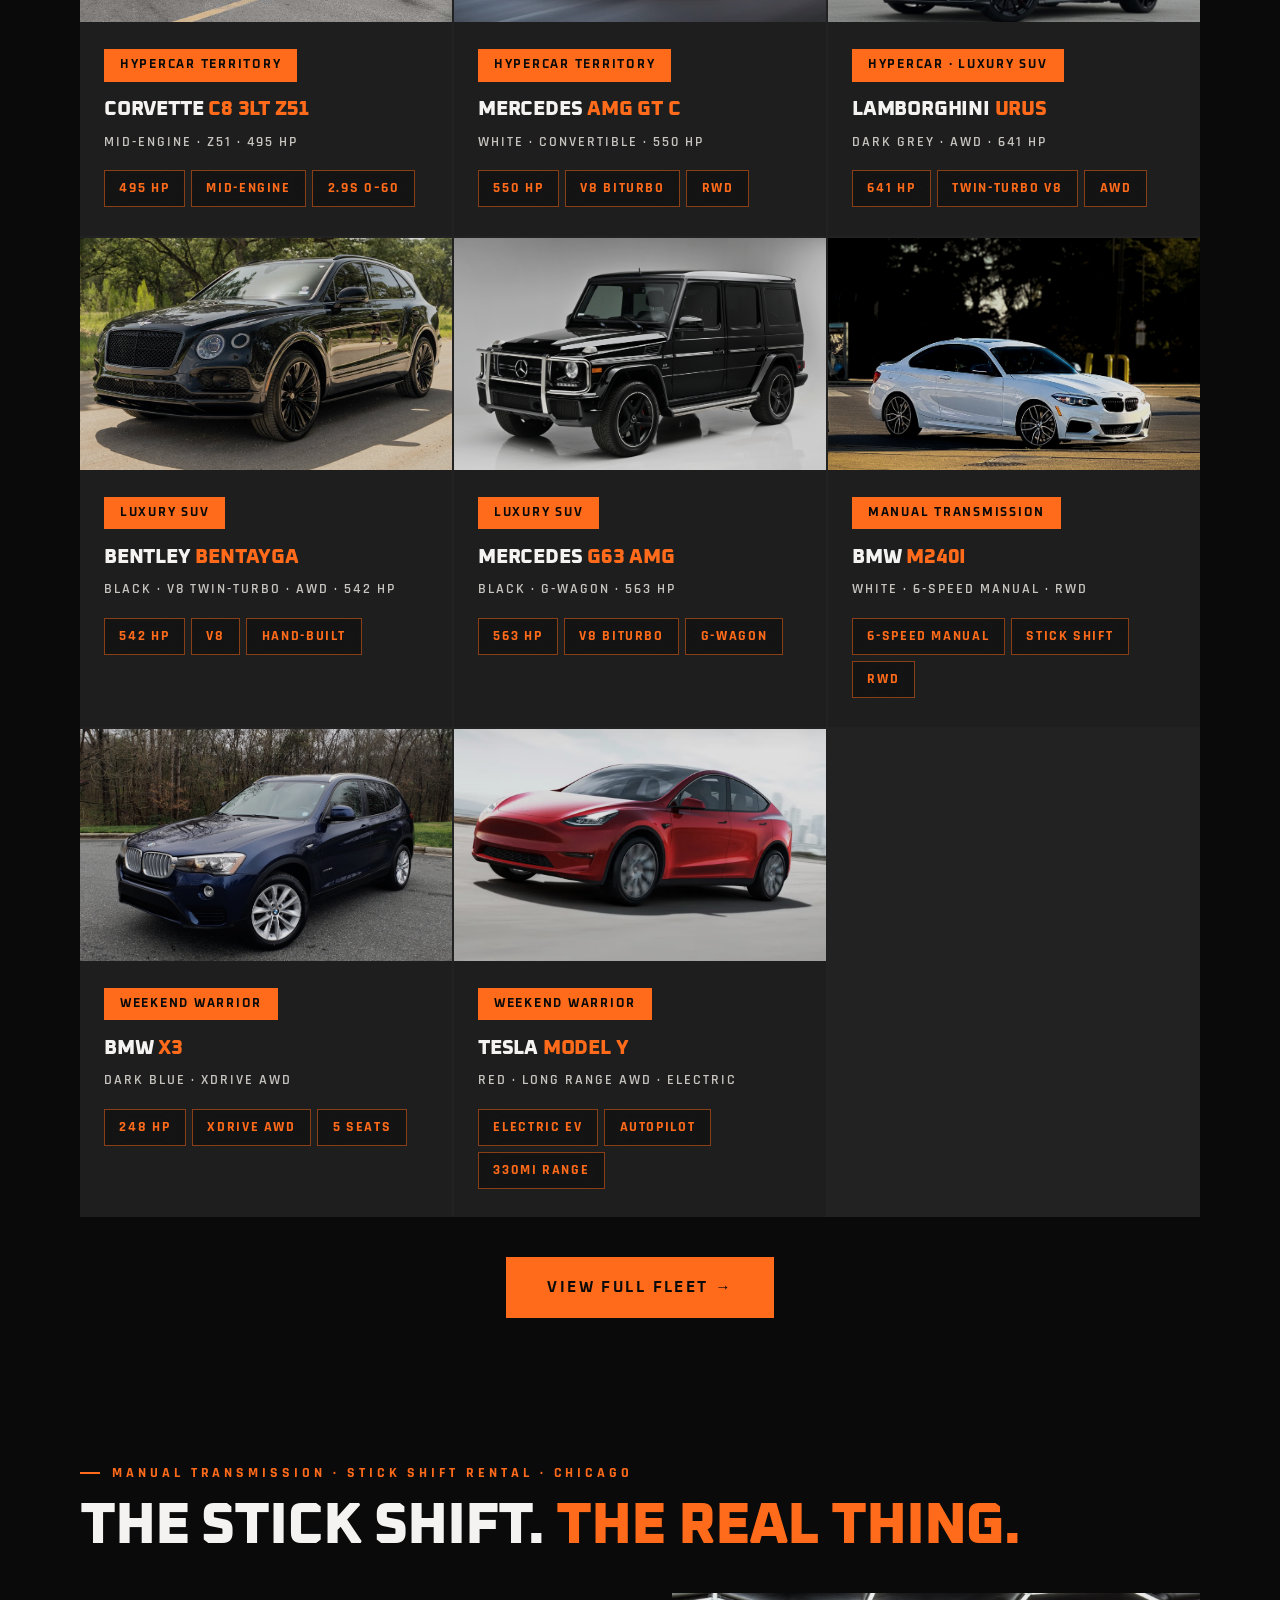
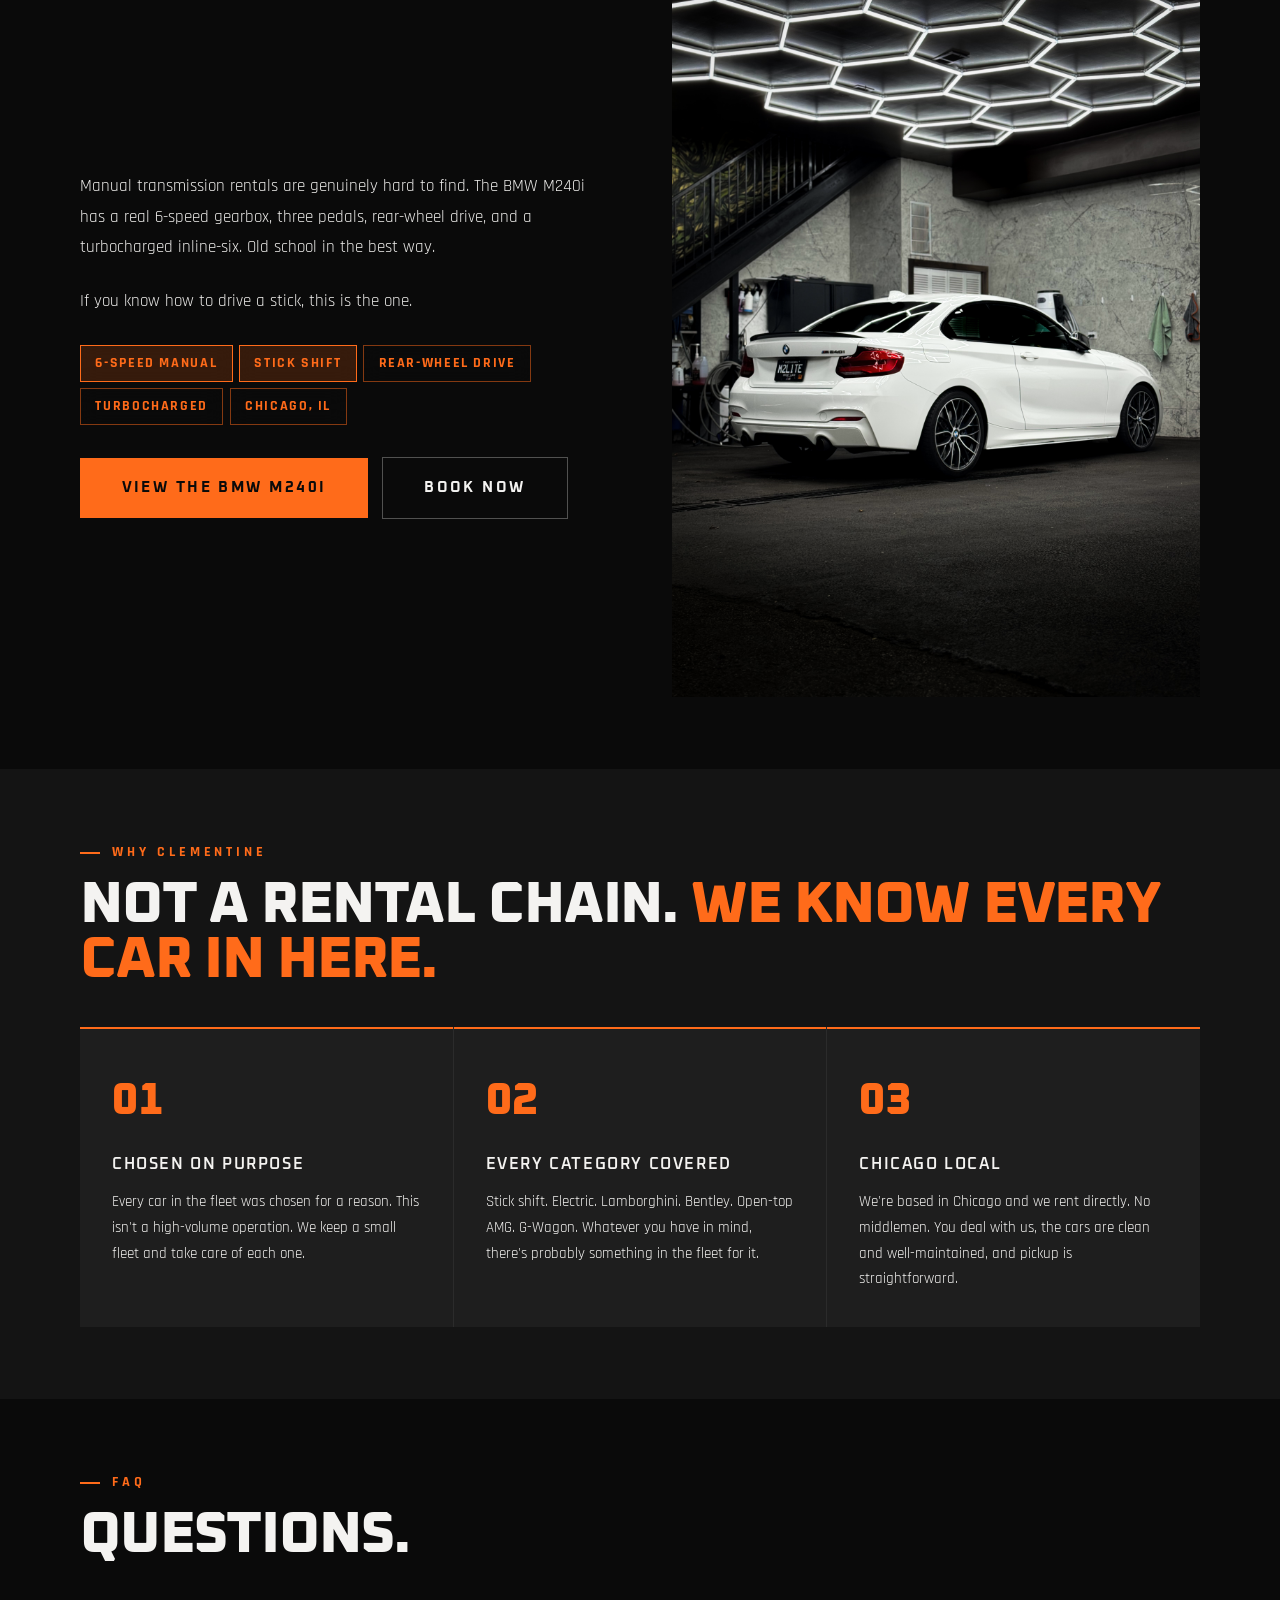
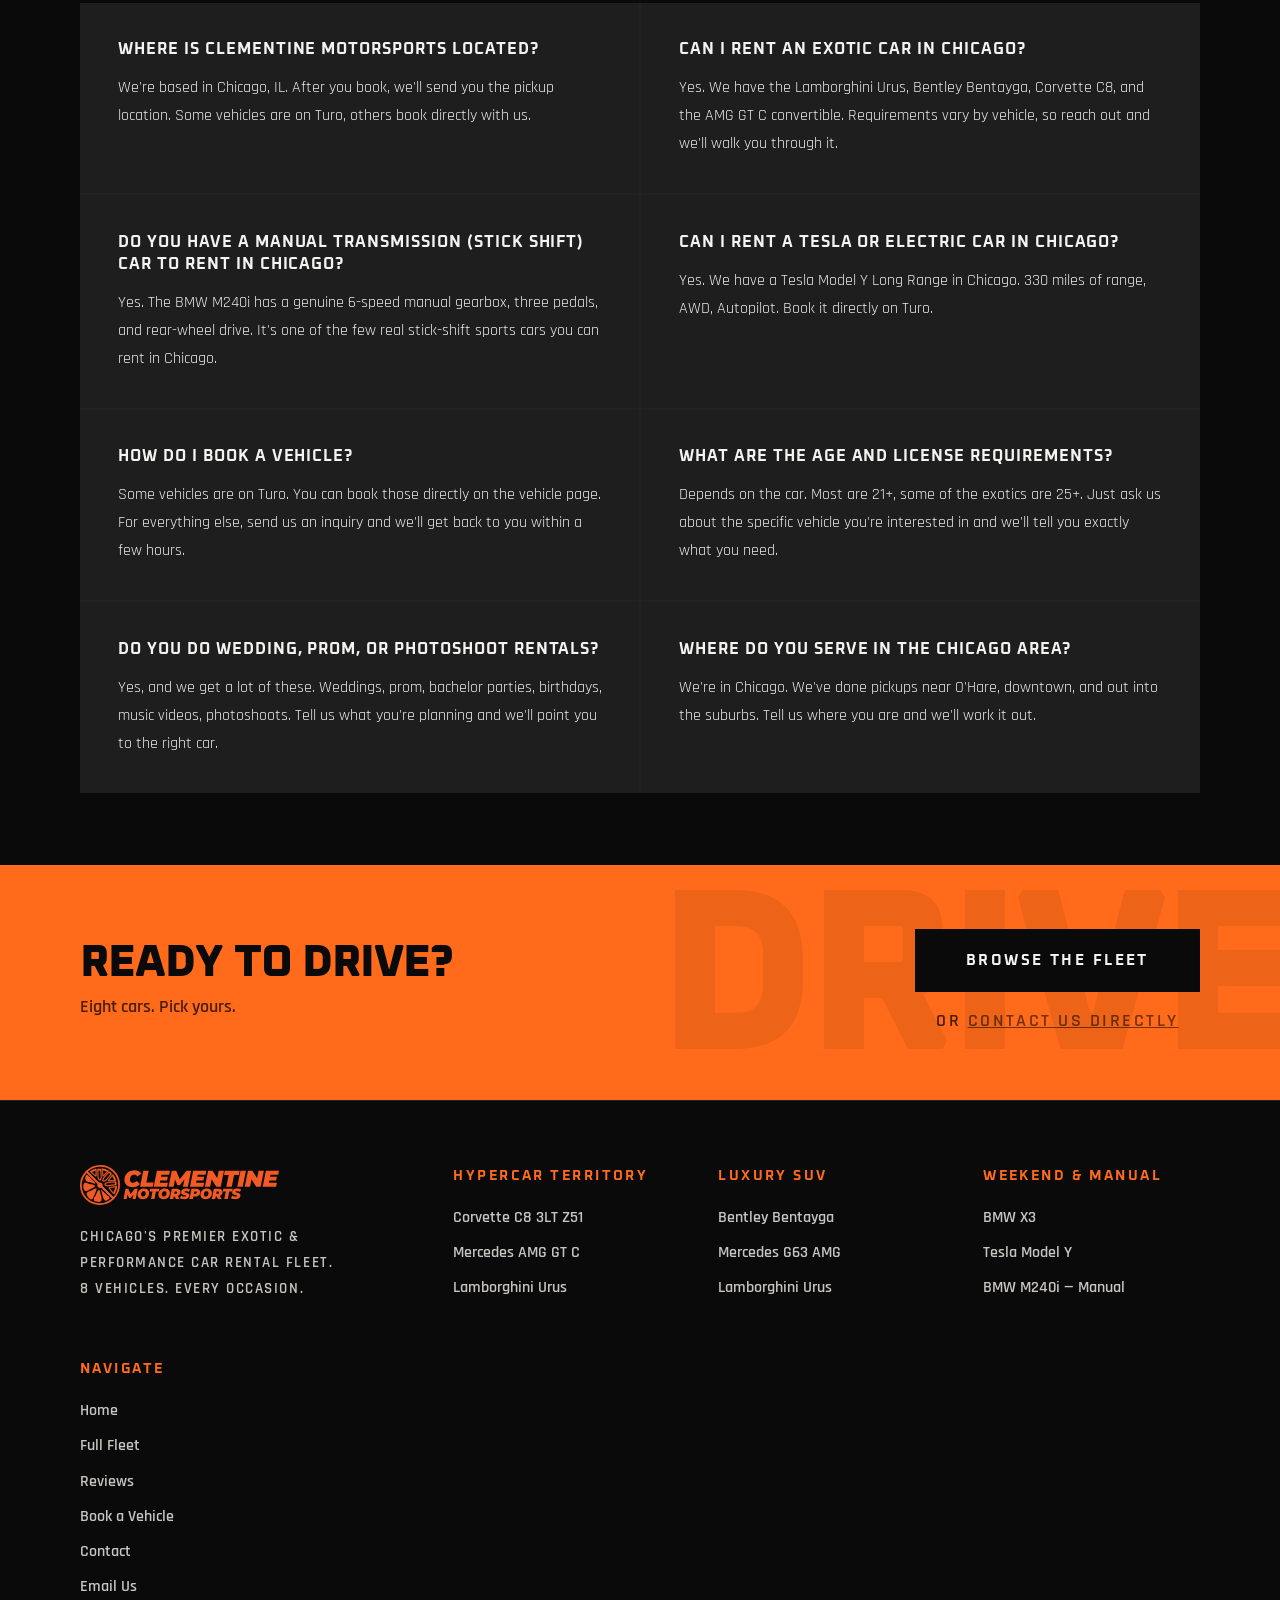
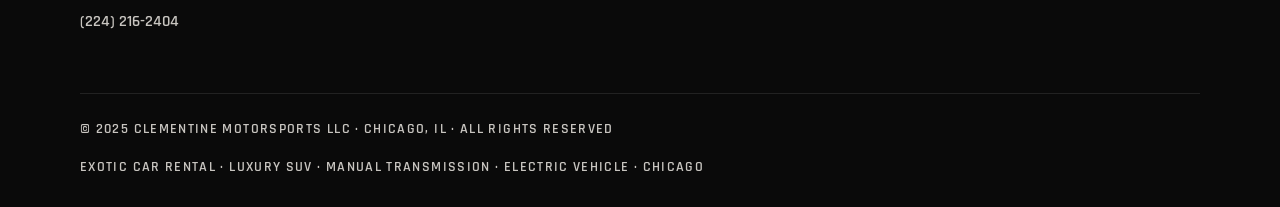
==== commit 1082b224: "Fix ticker gap — join both copies on one line, remove trailing spaces Co-Authored-By: Claude Sonnet " ====
--- a/index.html
+++ b/index.html
@@ -86,10 +86,7 @@
 
 <!-- TICKER -->
 <div class="ticker" aria-hidden="true">
-  <span class="ticker-inner">
-    Lamborghini <span class="ticker-sep">|</span> Bentley <span class="ticker-sep">|</span> Corvette <span class="ticker-sep">|</span> Tesla <span class="ticker-sep">|</span> BMW <span class="ticker-sep">|</span> Mercedes <span class="ticker-sep">|</span>&nbsp;&nbsp;
-    Lamborghini <span class="ticker-sep">|</span> Bentley <span class="ticker-sep">|</span> Corvette <span class="ticker-sep">|</span> Tesla <span class="ticker-sep">|</span> BMW <span class="ticker-sep">|</span> Mercedes <span class="ticker-sep">|</span>&nbsp;&nbsp;
-  </span>
+  <span class="ticker-inner">Lamborghini <span class="ticker-sep">|</span> Bentley <span class="ticker-sep">|</span> Corvette <span class="ticker-sep">|</span> Tesla <span class="ticker-sep">|</span> BMW <span class="ticker-sep">|</span> Mercedes <span class="ticker-sep">|</span> Lamborghini <span class="ticker-sep">|</span> Bentley <span class="ticker-sep">|</span> Corvette <span class="ticker-sep">|</span> Tesla <span class="ticker-sep">|</span> BMW <span class="ticker-sep">|</span> Mercedes <span class="ticker-sep">|</span></span>
 </div>
 
 
